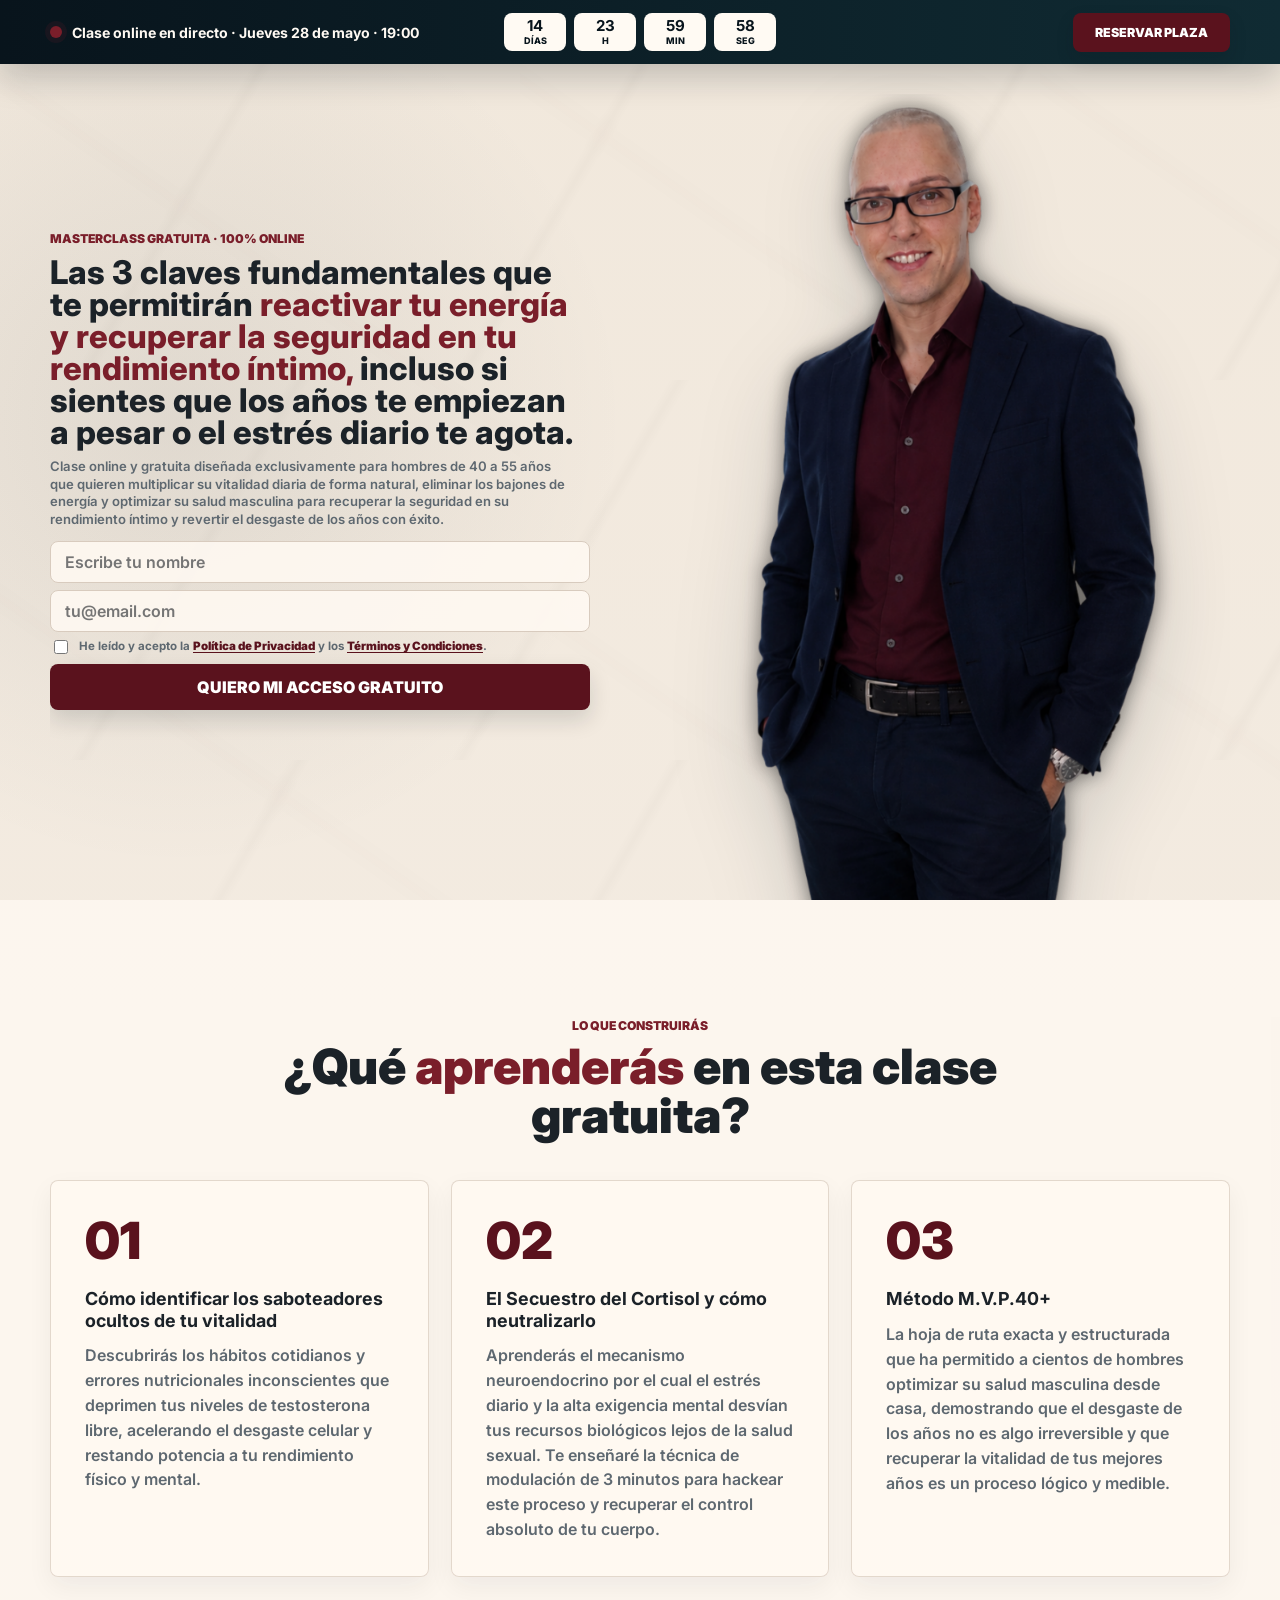
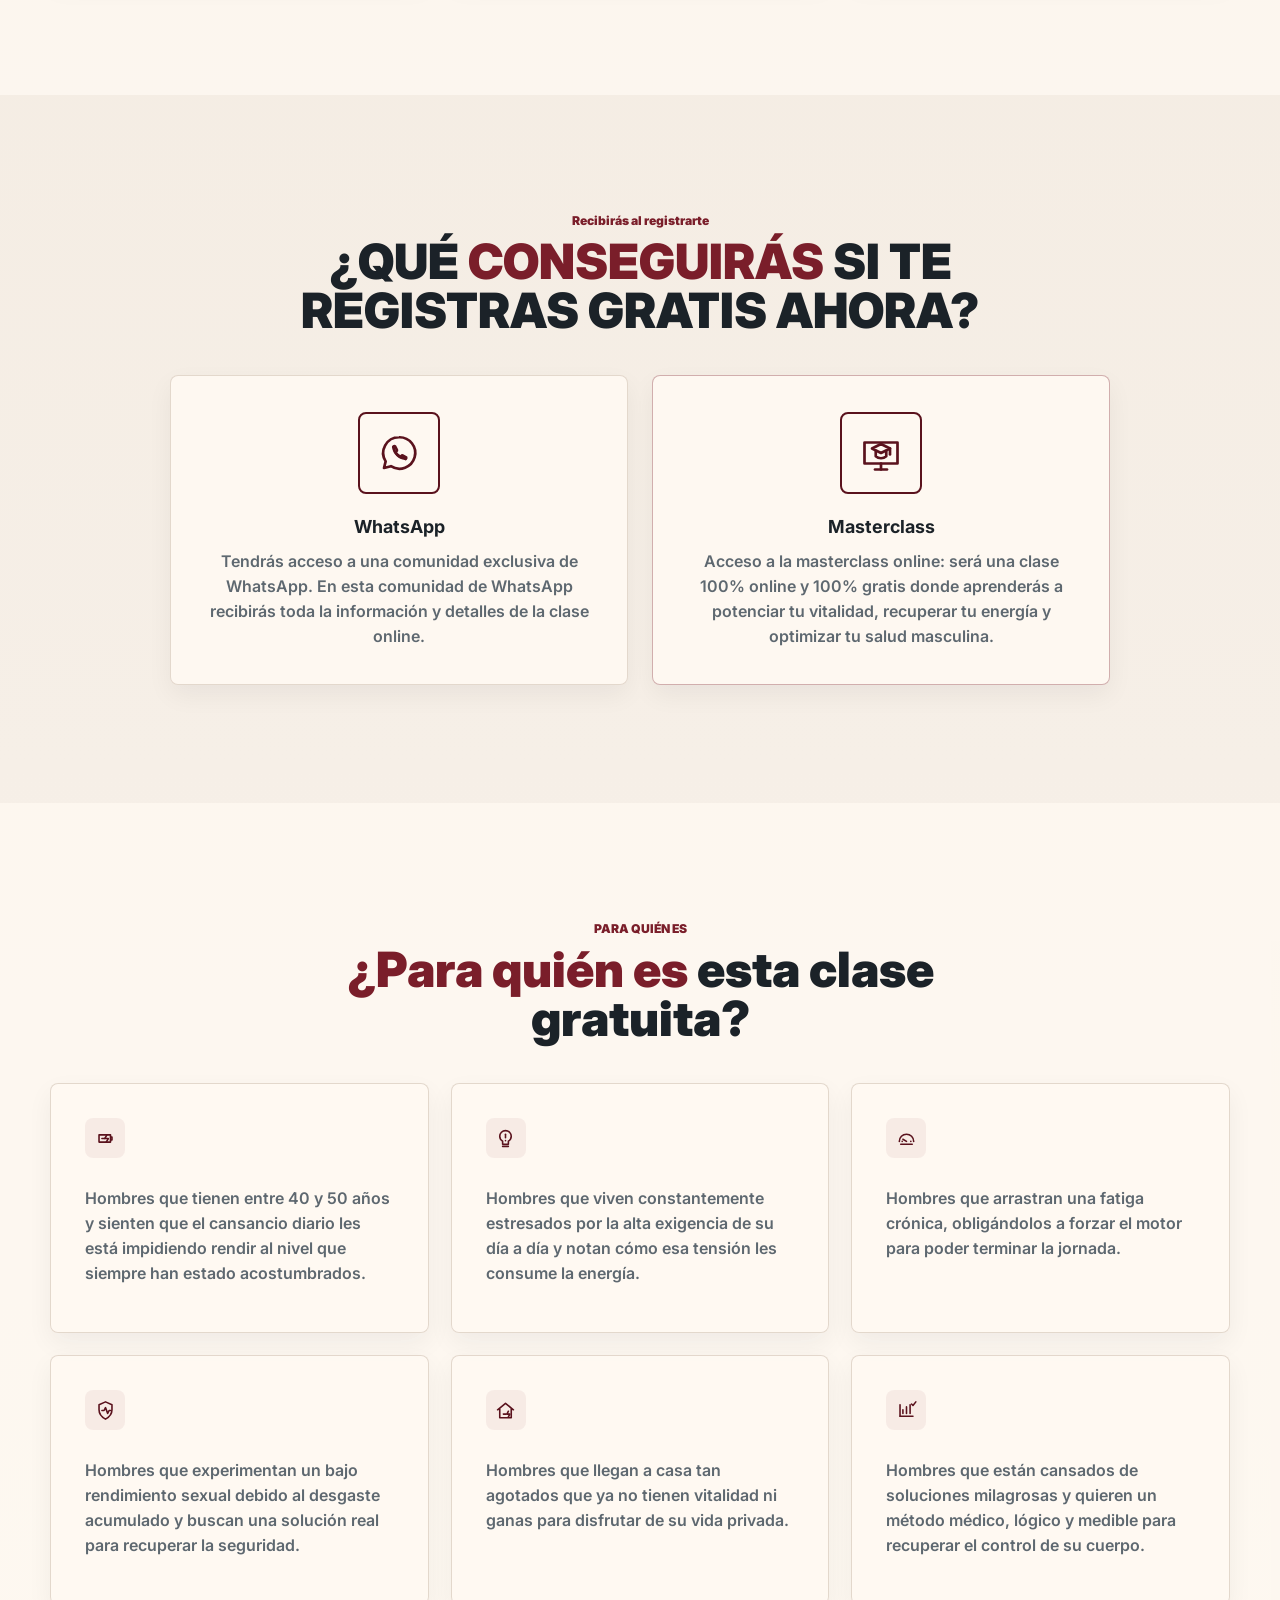
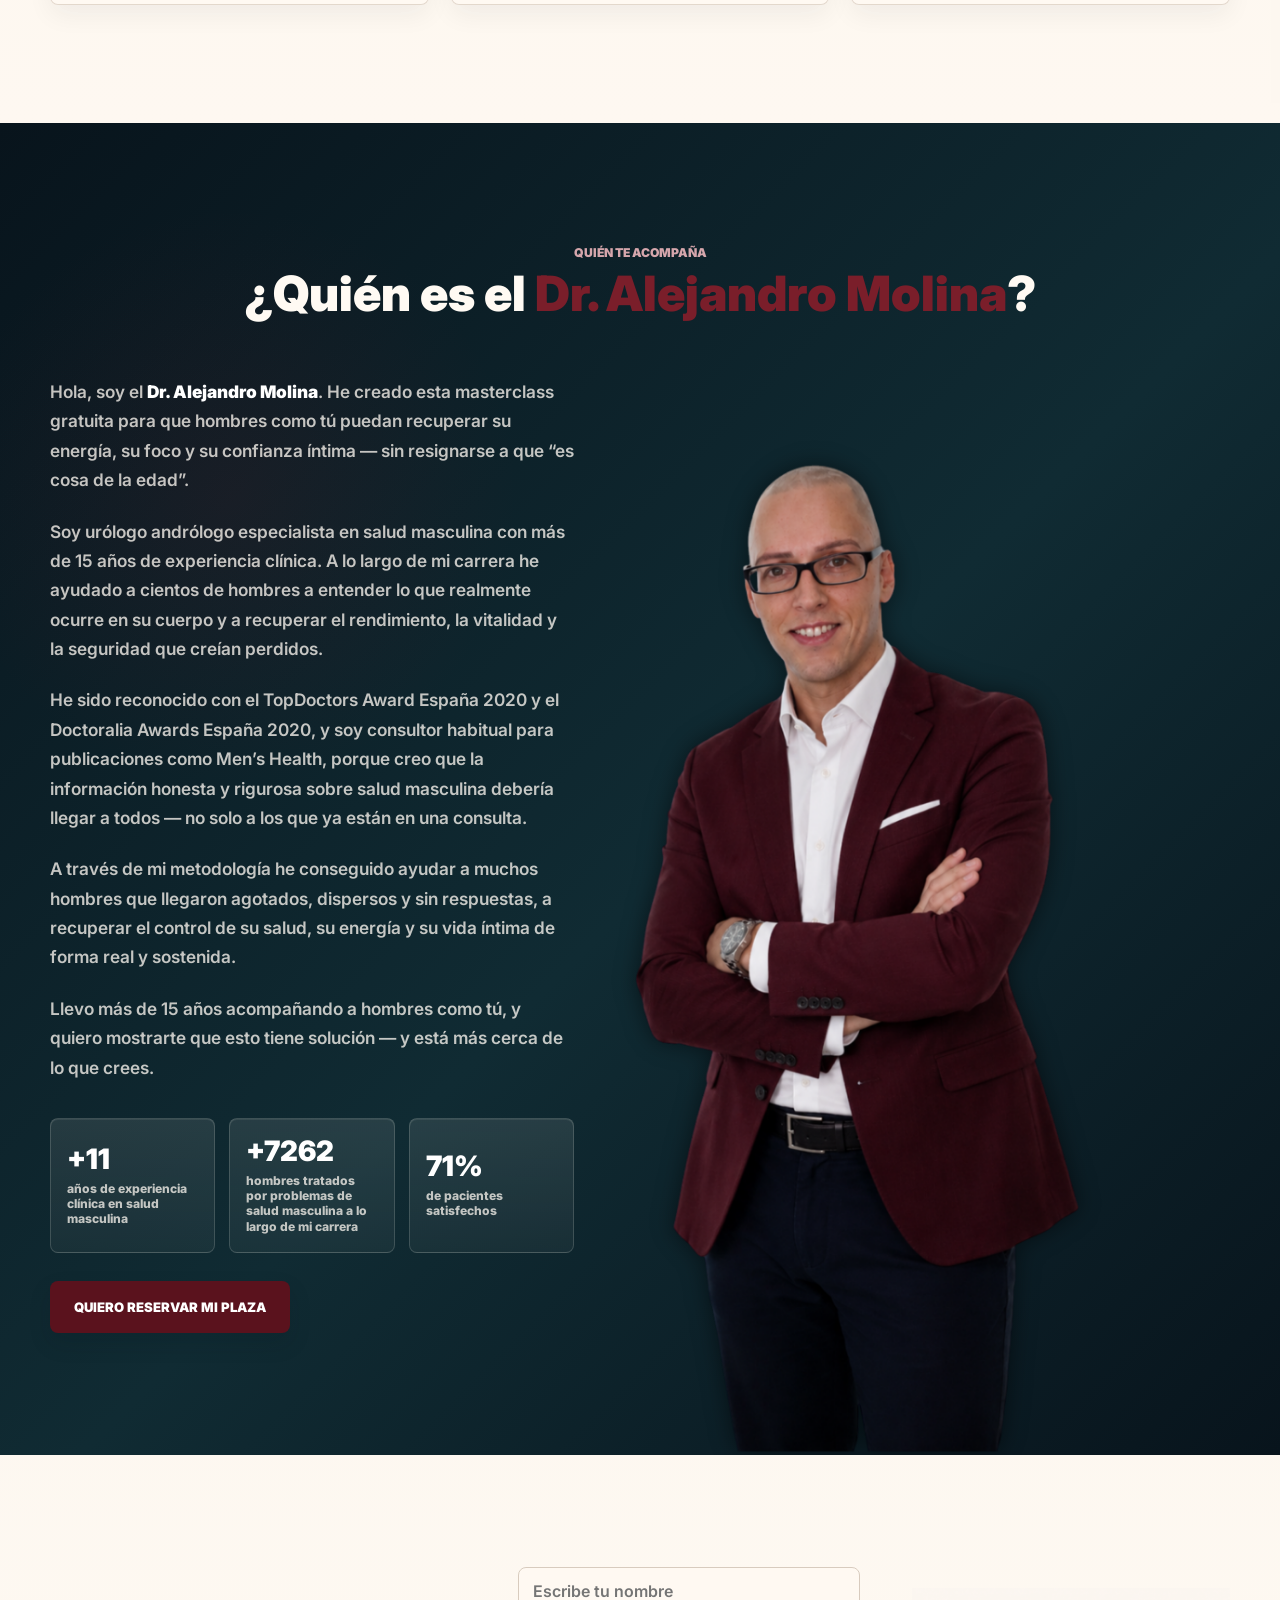
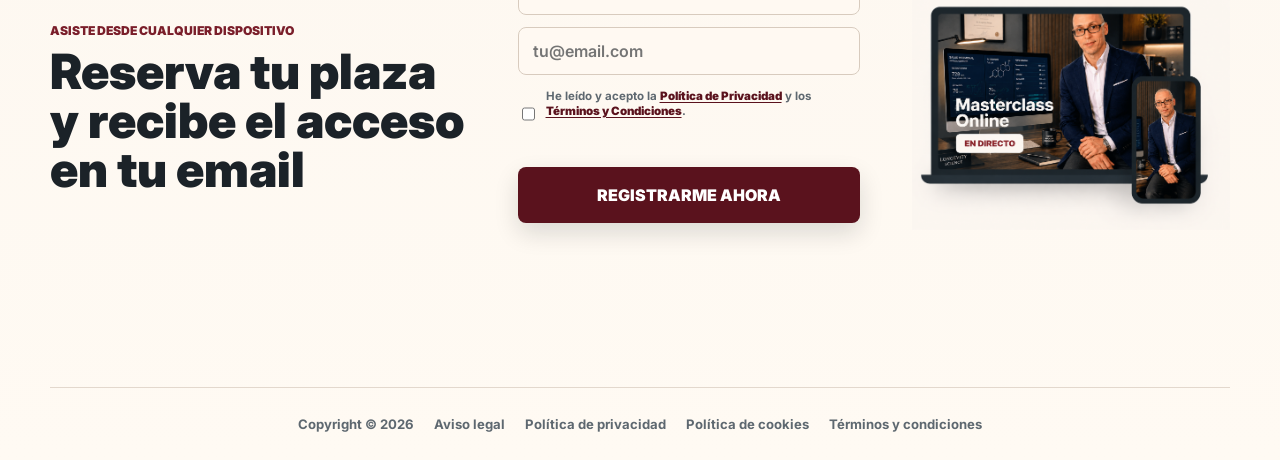
==== index.html @ e1deb38c "cambios en movil v2" ====
<!DOCTYPE html>
<html lang="es">
  <head>
    <meta charset="UTF-8" />
    <meta name="viewport" content="width=device-width, initial-scale=1.0" />
    <title>Curso Online Premium | Método Claridad Digital</title>
    <link rel="preconnect" href="https://fonts.googleapis.com" />
    <link rel="preconnect" href="https://fonts.gstatic.com" crossorigin />
    <link
      href="https://fonts.googleapis.com/css2?family=Inter:wght@400;500;600;700;800;900&display=swap"
      rel="stylesheet"
    />
    <link rel="stylesheet" href="styles.css" />
  </head>
  <body>
    <header class="topbar" aria-label="Reserva del curso">
      <div class="topbar__inner">
        <div class="topbar__note">
          <span class="status-dot" aria-hidden="true"></span>
          Clase online en directo · Jueves 28 de mayo · 19:00
        </div>
        <div class="timer" aria-label="Cuenta atrás">
          <span><strong id="days">00</strong><small>días</small></span>
          <span><strong id="hours">00</strong><small>h</small></span>
          <span><strong id="minutes">00</strong><small>min</small></span>
          <span><strong id="seconds">00</strong><small>seg</small></span>
        </div>
        <a class="topbar__button" href="#registro">Reservar plaza</a>
      </div>
    </header>

    <main>
      <section class="hero section-shell" id="inicio">
        <div class="hero__content">
          <p class="eyebrow">Masterclass gratuita · 100% online</p>
          <h1>
            Las 3 claves fundamentales que te permitirán
            <span class="hero-accent accent-animated">
              reactivar tu energía y recuperar la seguridad en tu rendimiento íntimo,
            </span> incluso si sientes que los años te empiezan a pesar o el estrés diario te
            agota.
          </h1>
          <p class="hero__lead">
            Clase online y gratuita diseñada exclusivamente para hombres de 40 a 55 años que
            quieren multiplicar su vitalidad diaria de forma natural, eliminar los bajones de
            energía y optimizar su salud masculina para recuperar la seguridad en su rendimiento
            íntimo y revertir el desgaste de los años con éxito.
          </p>

          <form class="lead-form" id="heroForm" novalidate>
            <label>
              <span>Nombre</span>
              <input type="text" name="name" placeholder="Escribe tu nombre" required />
            </label>
            <label>
              <span>Email</span>
              <input type="email" name="email" placeholder="tu@email.com" required />
            </label>
            <label class="check">
              <input type="checkbox" name="privacy" required />
              <span>
                He leído y acepto la
                <a href="privacidad.html">Política de Privacidad</a>
                y los
                <a href="terminos.html">Términos y Condiciones</a>.
              </span>
            </label>
            <button type="submit">Quiero mi acceso gratuito</button>
            <p class="form-message" id="formMessage" role="status"></p>
          </form>
        </div>

        <aside class="hero__visual hero__visual--doctor" aria-label="Dr. Alejandro Molina">
          <div class="hero-doctor">
            <img src="assets/img/Elegant 3D Ebook Mockup for Men's Program (5).png" alt="Dr. Alejandro Molina" />
          </div>
        </aside>
      </section>

      <section class="section section--cream">
        <div class="section-heading">
          <p class="eyebrow">Lo que construirás</p>
          <h2>
            ¿Qué <span class="text-accent accent-animated">aprenderás</span> en esta clase
            gratuita?
          </h2>
        </div>
        <div class="steps-grid">
          <article class="number-card">
            <span>01</span>
            <h3>Cómo identificar los saboteadores ocultos de tu vitalidad</h3>
            <p>
              Descubrirás los hábitos cotidianos y errores nutricionales inconscientes que deprimen
              tus niveles de testosterona libre, acelerando el desgaste celular y restando potencia
              a tu rendimiento físico y mental.
            </p>
          </article>
          <article class="number-card">
            <span>02</span>
            <h3>El Secuestro del Cortisol y cómo neutralizarlo</h3>
            <p>
              Aprenderás el mecanismo neuroendocrino por el cual el estrés diario y la alta
              exigencia mental desvían tus recursos biológicos lejos de la salud sexual. Te enseñaré
              la técnica de modulación de 3 minutos para hackear este proceso y recuperar el control
              absoluto de tu cuerpo.
            </p>
          </article>
          <article class="number-card">
            <span>03</span>
            <h3>Método M.V.P.40+</h3>
            <p>
              La hoja de ruta exacta y estructurada que ha permitido a cientos de hombres optimizar
              su salud masculina desde casa, demostrando que el desgaste de los años no es algo
              irreversible y que recuperar la vitalidad de tus mejores años es un proceso lógico y
              medible.
            </p>
          </article>
        </div>
      </section>

      <section class="section">
        <div class="section-heading">
          <p class="eyebrow eyebrow--sentence">Recibirás al registrarte</p>
          <h2>¿QUÉ <span class="text-accent accent-animated">CONSEGUIRÁS</span> SI TE REGISTRAS GRATIS AHORA?</h2>
        </div>
        <div class="benefit-grid">
          <article class="benefit-card">
            <div class="icon" aria-hidden="true">
              <svg viewBox="0 0 32 32" focusable="false">
                <path d="M16 5.5a10.5 10.5 0 0 0-8.9 16.1L6 26l4.6-1.2A10.5 10.5 0 1 0 16 5.5Z" />
                <path d="M12.2 11.9c.4 4 3.8 7.4 7.9 7.9" />
                <path d="M12.2 11.9c.3-.3.7-.5 1.1-.4l1.3 2.4c.1.3 0 .6-.2.8l-.7.7c.7 1.4 1.8 2.5 3.2 3.2l.7-.7c.2-.2.6-.3.8-.2l2.4 1.3c.1.4-.1.8-.4 1.1" />
              </svg>
            </div>
            <h3>WhatsApp</h3>
            <p>
              Tendrás acceso a una comunidad exclusiva de WhatsApp. En esta comunidad de WhatsApp
              recibirás toda la información y detalles de la clase online.
            </p>
          </article>
          <article class="benefit-card benefit-card--outlined">
            <div class="icon" aria-hidden="true">
              <svg viewBox="0 0 32 32" focusable="false">
                <path d="M5 9h22v14H5z" />
                <path d="M12 27h8" />
                <path d="M16 23v4" />
                <path d="m10 13 6-3 6 3-6 3-6-3Z" />
                <path d="M12.5 15v3.2c1 .9 2.2 1.3 3.5 1.3s2.5-.4 3.5-1.3V15" />
                <path d="M22 13v4" />
              </svg>
            </div>
            <h3>Masterclass</h3>
            <p>
              Acceso a la masterclass online: será una clase 100% online y 100% gratis donde
              aprenderás a potenciar tu vitalidad, recuperar tu energía y optimizar tu salud
              masculina.
            </p>
          </article>
        </div>
      </section>

      <section class="section section--cream">
        <div class="section-heading">
          <p class="eyebrow">Para quién es</p>
          <h2><span class="text-accent accent-animated">¿Para quién es</span> esta clase gratuita?</h2>
        </div>
        <div class="audience-grid">
          <article>
            <span class="audience-icon" aria-hidden="true">
              <svg viewBox="0 0 32 32" focusable="false">
                <path d="M7 11h16v10H7z" />
                <path d="M23 14h2v4h-2" />
                <path d="M11 16h4" />
                <path d="m18 11-3 5h5l-3 5" />
              </svg>
            </span>
            <p>
              Hombres que tienen entre 40 y 50 años y sienten que el cansancio diario les está
              impidiendo rendir al nivel que siempre han estado acostumbrados.
            </p>
          </article>
          <article>
            <span class="audience-icon" aria-hidden="true">
              <svg viewBox="0 0 32 32" focusable="false">
                <path d="M16 5a8 8 0 0 0-8 8c0 3 1.6 5.4 4 6.8V24h8v-4.2c2.4-1.4 4-3.8 4-6.8a8 8 0 0 0-8-8Z" />
                <path d="M12 27h8" />
                <path d="M16 10v5" />
                <path d="M16 19h.01" />
              </svg>
            </span>
            <p>
              Hombres que viven constantemente estresados por la alta exigencia de su día a día y
              notan cómo esa tensión les consume la energía.
            </p>
          </article>
          <article>
            <span class="audience-icon" aria-hidden="true">
              <svg viewBox="0 0 32 32" focusable="false">
                <path d="M6 20a10 10 0 1 1 20 0" />
                <path d="M16 20l-5-3" />
                <path d="M8 24h16" />
                <path d="M10 20h.01" />
                <path d="M22 20h.01" />
              </svg>
            </span>
            <p>
              Hombres que arrastran una fatiga crónica, obligándolos a forzar el motor para poder
              terminar la jornada.
            </p>
          </article>
          <article>
            <span class="audience-icon" aria-hidden="true">
              <svg viewBox="0 0 32 32" focusable="false">
                <path d="M16 4 25 8v7c0 6-3.7 10.2-9 13-5.3-2.8-9-7-9-13V8l9-4Z" />
                <path d="M11 16h3l2-4 3 8 2-4h2" />
              </svg>
            </span>
            <p>
              Hombres que experimentan un bajo rendimiento sexual debido al desgaste acumulado y
              buscan una solución real para recuperar la seguridad.
            </p>
          </article>
          <article>
            <span class="audience-icon" aria-hidden="true">
              <svg viewBox="0 0 32 32" focusable="false">
                <path d="M5 15 16 6l11 9" />
                <path d="M8 14v12h16V14" />
                <path d="M13 21h4" />
                <path d="m20 17-2 4h4l-2 4" />
              </svg>
            </span>
            <p>
              Hombres que llegan a casa tan agotados que ya no tienen vitalidad ni ganas para
              disfrutar de su vida privada.
            </p>
          </article>
          <article>
            <span class="audience-icon" aria-hidden="true">
              <svg viewBox="0 0 32 32" focusable="false">
                <path d="M7 24V8" />
                <path d="M7 24h18" />
                <path d="M11 20v-5" />
                <path d="M16 20v-9" />
                <path d="M21 20v-12" />
                <path d="m23 7 2 2 4-5" />
              </svg>
            </span>
            <p>
              Hombres que están cansados de soluciones milagrosas y quieren un método médico,
              lógico y medible para recuperar el control de su cuerpo.
            </p>
          </article>
        </div>
      </section>

      <section class="mentor-section reveal-on-scroll" aria-label="Quién guía la masterclass">
        <div class="mentor-section__inner">
          <div class="mentor-section__heading">
            <p class="eyebrow">Quién te acompaña</p>
            <h2>¿Quién es el <span class="text-accent accent-animated">Dr. Alejandro Molina</span>?</h2>
          </div>

          <div class="mentor-profile">
            <div class="mentor-profile__copy">
              <p>
                Hola, soy el <strong>Dr. Alejandro Molina</strong>. He creado esta masterclass
                gratuita para que hombres como tú puedan recuperar su energía, su foco y su
                confianza íntima — sin resignarse a que “es cosa de la edad”.
              </p>
              <p>
                Soy urólogo andrólogo especialista en salud masculina con más de 15 años de
                experiencia clínica. A lo largo de mi carrera he ayudado a cientos de hombres a
                entender lo que realmente ocurre en su cuerpo y a recuperar el rendimiento, la
                vitalidad y la seguridad que creían perdidos.
              </p>
              <p>
                He sido reconocido con el TopDoctors Award España 2020 y el Doctoralia Awards
                España 2020, y soy consultor habitual para publicaciones como Men’s Health, porque
                creo que la información honesta y rigurosa sobre salud masculina debería llegar a
                todos — no solo a los que ya están en una consulta.
              </p>
              <p>
                A través de mi metodología he conseguido ayudar a muchos hombres que llegaron
                agotados, dispersos y sin respuestas, a recuperar el control de su salud, su energía
                y su vida íntima de forma real y sostenida.
              </p>
              <p>
                Llevo más de 15 años acompañando a hombres como tú, y quiero mostrarte que esto
                tiene solución — y está más cerca de lo que crees.
              </p>

              <div class="mentor-stats" aria-label="Resultados destacados">
                <span><strong>+15</strong> años de experiencia clínica en salud masculina</span>
                <span><strong>+10.000</strong> hombres tratados por problemas de salud masculina a lo largo de mi carrera</span>
                <span><strong>98%</strong> de pacientes satisfechos</span>
              </div>

              <a class="mentor-cta" href="#registro">Quiero reservar mi plaza</a>
            </div>

            <div class="mentor-profile__visual">
              <div class="about-doctor-visual">
                <img
                  src="assets/img/dr-molina-burdeos.png"
                  alt="Dr. Molina"
                  class="about-doctor-image"
                />
              </div>
            </div>
          </div>
        </div>
      </section>

      <section class="final-cta section-shell" id="registro">
        <div>
          <p class="eyebrow">Asiste desde cualquier dispositivo</p>
          <h2>Reserva tu plaza y recibe el acceso en tu email</h2>
        </div>
        <form class="lead-form lead-form--compact" id="footerForm" novalidate>
          <input type="text" name="name" placeholder="Escribe tu nombre" required />
          <input type="email" name="email" placeholder="tu@email.com" required />
          <label class="check">
            <input type="checkbox" name="privacy" required />
            <span>
              He leído y acepto la
              <a href="privacidad.html">Política de Privacidad</a>
              y los
              <a href="terminos.html">Términos y Condiciones</a>.
            </span>
          </label>
          <button type="submit">Registrarme ahora</button>
          <p class="form-message" id="footerMessage" role="status"></p>
        </form>
        <div class="final-cta__mockup" aria-hidden="true">
          <img class="final-cta__mockup-image" src="assets/img/final-cta-masterclass-mockup.png" alt="" />
        </div>
      </section>
    </main>

    <footer class="thanks-footer">
      <span>Copyright © 2026</span>
      <a href="aviso-legal.html">Aviso legal</a>
      <a href="privacidad.html">Política de privacidad</a>
      <a href="cookies.html">Política de cookies</a>
      <a href="terminos.html">Términos y condiciones</a>
    </footer>

    <script src="script.js"></script>
  </body>
</html>
---- styles.css ----
:root {
  --ink: #1b2228;
  --muted: #5e6870;
  --cream: #f1e8dc;
  --paper: #fffaf3;
  --line: #d8cbbe;
  --accent: #7a1e2a;
  --accent-dark: #5a121d;
  --accent-strong: #a6404a;
  --tech: #2f8ea3;
  --deep: #08141c;
  --deep-2: #102b33;
  --graphite: #1b2228;
  --shadow: 0 18px 48px rgba(8, 20, 28, 0.1);
}

* {
  box-sizing: border-box;
}

html {
  scroll-behavior: smooth;
}

body {
  margin: 0;
  font-family: "Inter", system-ui, -apple-system, BlinkMacSystemFont, "Segoe UI", sans-serif;
  color: var(--ink);
  background:
    radial-gradient(circle at 14% 8%, rgba(8, 20, 28, 0.08), transparent 28rem),
    linear-gradient(180deg, #f1e8dc 0%, #f6efe7 45%, #fffaf3 100%);
}

body::before {
  content: "";
  position: fixed;
  inset: 0;
  pointer-events: none;
  opacity: 0.18;
  background-image:
    linear-gradient(120deg, transparent 0 48%, rgba(27, 34, 40, 0.1) 50%, transparent 52%),
    linear-gradient(35deg, transparent 0 47%, rgba(122, 30, 42, 0.05) 50%, transparent 53%);
  background-size: 380px 380px, 520px 520px;
  z-index: -1;
}

a {
  color: inherit;
  text-decoration: none;
}

.topbar {
  position: sticky;
  top: 0;
  z-index: 10;
  background: linear-gradient(90deg, var(--deep), var(--deep-2));
  color: #fffaf3;
  box-shadow: 0 12px 34px rgba(8, 20, 28, 0.22);
}

.topbar__inner {
  width: min(1180px, calc(100% - 32px));
  min-height: 64px;
  margin: 0 auto;
  display: grid;
  grid-template-columns: 1fr auto 1fr;
  align-items: center;
  gap: 24px;
}

.topbar__note {
  display: flex;
  align-items: center;
  gap: 10px;
  font-size: 0.88rem;
  font-weight: 700;
}

.status-dot {
  width: 12px;
  height: 12px;
  border-radius: 999px;
  background: var(--accent);
  box-shadow: 0 0 0 5px rgba(122, 30, 42, 0.14);
}

.timer {
  display: flex;
  gap: 8px;
}

.timer span {
  min-width: 62px;
  height: 38px;
  display: grid;
  place-items: center;
  padding: 4px 8px;
  border-radius: 8px;
  background: var(--paper);
  color: var(--deep);
  font-size: 0.68rem;
  font-weight: 800;
  line-height: 1;
  text-transform: uppercase;
}

.timer strong {
  font-size: 0.94rem;
}

.topbar__button {
  position: relative;
  isolation: isolate;
  overflow: hidden;
  justify-self: end;
  padding: 12px 22px;
  border-radius: 8px;
  background: var(--accent-dark);
  color: #fff;
  box-shadow:
    0 8px 18px rgba(8, 20, 28, 0.14),
    0 0 0 rgba(122, 30, 42, 0);
  font-weight: 900;
  font-size: 0.78rem;
  text-transform: uppercase;
  letter-spacing: 0;
  animation: liveButtonGlow 2.8s ease-in-out infinite;
}

.topbar__button::before {
  content: "";
  position: absolute;
  inset: -30% -42%;
  z-index: -1;
  background: linear-gradient(
    115deg,
    transparent 0 34%,
    rgba(255, 255, 255, 0.22) 46%,
    transparent 58% 100%
  );
  transform: translateX(-55%);
  animation: liveButtonShine 4.2s ease-in-out infinite;
}

@keyframes liveButtonGlow {
  0%,
  100% {
    box-shadow:
      0 8px 18px rgba(8, 20, 28, 0.14),
      0 0 0 rgba(122, 30, 42, 0);
  }

  50% {
    box-shadow:
      0 10px 24px rgba(8, 20, 28, 0.18),
      0 0 22px rgba(122, 30, 42, 0.45);
  }
}

@keyframes liveButtonShine {
  0%,
  42% {
    transform: translateX(-55%);
    opacity: 0;
  }

  52% {
    opacity: 1;
  }

  68%,
  100% {
    transform: translateX(55%);
    opacity: 0;
  }
}

.section-shell,
.section {
  width: min(1180px, calc(100% - 32px));
  margin: 0 auto;
}

.hero {
  position: relative;
  overflow: hidden;
  min-height: calc(100svh - 64px);
  display: grid;
  grid-template-columns: minmax(0, 0.74fr) minmax(320px, 0.76fr);
  gap: 0;
  align-items: center;
  padding: clamp(18px, 3.2vw, 38px) 0;
}

.hero__content {
  position: relative;
  z-index: 2;
  max-width: 540px;
}

.eyebrow {
  margin: 0 0 10px;
  color: var(--accent);
  font-weight: 900;
  font-size: 0.76rem;
  text-transform: uppercase;
  letter-spacing: 0;
}

.eyebrow--sentence {
  text-transform: none;
}

h1,
h2,
h3,
p {
  margin-top: 0;
}

h1 {
  max-width: 720px;
  margin-bottom: 10px;
  font-size: clamp(2rem, 4.15vw, 3.75rem);
  line-height: 0.95;
  letter-spacing: 0;
  font-weight: 800;
}

h1 span {
  color: var(--accent-dark);
  font-weight: 800;
}

.hero h1 {
  max-width: 560px;
  font-size: clamp(1.5rem, 2.55vw, 2.35rem);
  line-height: 0.98;
}

.hero-accent,
.text-accent {
  color: var(--accent-dark);
}

.accent-animated {
  color: var(--accent);
  display: inline-block;
  animation: accentPulse 2.8s ease-in-out infinite;
}

.hero h1 .accent-animated {
  display: inline;
}

.mentor-section__heading .accent-animated {
  display: inline;
  white-space: nowrap;
}

.text-accent--animated {
  display: inline-block;
  animation: accentPulse 3s ease-in-out infinite;
}

@keyframes accentPulse {
  0%,
  100% {
    color: var(--accent);
    text-shadow: 0 0 0 rgba(122, 30, 42, 0);
  }

  50% {
    color: var(--accent-strong);
    text-shadow: 0 0 12px rgba(122, 30, 42, 0.18);
  }
}

.hero__lead {
  max-width: 520px;
  margin-bottom: 12px;
  color: var(--muted);
  font-size: clamp(0.82rem, 0.95vw, 0.92rem);
  line-height: 1.36;
  font-weight: 600;
}

.lead-form {
  width: min(560px, 100%);
  display: grid;
  gap: 7px;
}

.lead-form label:not(.check) span {
  position: absolute;
  width: 1px;
  height: 1px;
  overflow: hidden;
}

input {
  width: 100%;
  height: 42px;
  border: 1px solid var(--line);
  border-radius: 8px;
  background: rgba(255, 250, 243, 0.86);
  color: var(--ink);
  padding: 0 14px;
  font: inherit;
  font-weight: 600;
  outline: none;
  transition: border-color 0.2s ease, box-shadow 0.2s ease, background 0.2s ease;
}

input:focus {
  border-color: var(--accent);
  background: #fff;
  box-shadow: 0 0 0 3px rgba(122, 30, 42, 0.09);
}

input.is-error {
  border-color: rgba(122, 30, 42, 0.62);
  background: rgba(255, 250, 243, 0.94);
  box-shadow: 0 0 0 4px rgba(122, 30, 42, 0.09);
}

.check {
  display: flex;
  align-items: flex-start;
  gap: 8px;
  color: var(--muted);
  font-size: 0.72rem;
  font-weight: 700;
  line-height: 1.28;
}

.check input {
  width: 14px;
  height: 14px;
  margin-top: 1px;
  accent-color: var(--accent);
}

.check a {
  color: var(--accent-dark);
  font-weight: 900;
  text-decoration: underline;
  text-decoration-thickness: 1px;
  text-underline-offset: 2px;
}

.check a:hover {
  color: #481019;
}

.check.is-error {
  color: var(--accent-dark);
}

.check.is-error input {
  box-shadow: 0 0 0 4px rgba(122, 30, 42, 0.1);
}

button {
  height: 46px;
  border: 0;
  border-radius: 8px;
  background: var(--accent-dark);
  color: #fff;
  font: inherit;
  font-weight: 900;
  text-transform: uppercase;
  letter-spacing: 0;
  cursor: pointer;
  box-shadow: 0 10px 22px rgba(8, 20, 28, 0.14);
  transition: transform 0.2s ease, box-shadow 0.2s ease;
}

button:hover {
  transform: translateY(-2px);
  background: #481019;
  box-shadow: 0 12px 26px rgba(8, 20, 28, 0.18);
}

.form-message {
  min-height: 16px;
  margin: 0;
  color: var(--accent-dark);
  font-size: 0.78rem;
  font-weight: 800;
}

.form-message.is-success {
  color: #247068;
}

.hero__visual {
  position: absolute;
  right: 0;
  bottom: 0;
  z-index: 1;
  width: min(56vw, 640px);
  height: min(88vh, 94%);
  min-height: 0;
  transform: translateY(-20px);
  pointer-events: none;
}

.hero__visual--doctor {
  display: grid;
  align-items: end;
  justify-items: end;
  min-height: 0;
  overflow: visible;
}

.hero-doctor {
  position: relative;
  width: 100%;
  height: 100%;
  display: grid;
  place-items: end end;
  isolation: isolate;
}

.hero-doctor::before {
  content: none;
}

.hero-doctor::after {
  content: none;
}

.hero-doctor img {
  display: block;
  width: 100%;
  height: 100%;
  max-height: none;
  object-fit: contain;
  object-position: bottom right;
  filter: drop-shadow(0 28px 42px rgba(8, 20, 28, 0.16));
}

.portrait-card {
  position: relative;
  min-height: clamp(340px, 52svh, 440px);
  overflow: hidden;
  border: 1px solid rgba(216, 203, 190, 0.9);
  border-radius: 8px;
  background:
    linear-gradient(180deg, rgba(255, 250, 243, 0.45), transparent 38%),
    linear-gradient(150deg, #e8ddcf, #fffaf3 48%, #c7d4d2);
  box-shadow: var(--shadow);
}

.portrait-card__light {
  position: absolute;
  top: 0;
  left: 18%;
  width: 132px;
  height: 180px;
  background: radial-gradient(ellipse at top, rgba(255, 250, 243, 0.82), transparent 68%);
}

.mentor-portrait {
  position: absolute;
  right: -18px;
  bottom: 0;
  width: 78%;
  height: 88%;
  background:
    radial-gradient(circle at 48% 18%, #8b5147 0 8%, transparent 9%),
    radial-gradient(circle at 46% 19%, #f1bfa7 0 12%, transparent 13%),
    linear-gradient(142deg, transparent 0 35%, #d8d2ca 36% 62%, transparent 63%),
    linear-gradient(28deg, transparent 0 43%, #1b2228 44% 61%, transparent 62%),
    radial-gradient(ellipse at 50% 84%, #c8beb2 0 42%, transparent 43%);
  filter: drop-shadow(-14px 16px 20px rgba(8, 20, 28, 0.14));
}

.lesson-chip {
  position: absolute;
  left: 20px;
  bottom: 20px;
  width: min(240px, calc(100% - 40px));
  padding: 14px;
  border-radius: 8px;
  background: rgba(255, 250, 243, 0.9);
  box-shadow: 0 16px 42px rgba(8, 20, 28, 0.1);
  font-weight: 900;
}

.lesson-chip span {
  display: block;
  margin-bottom: 6px;
  color: var(--accent);
  font-size: 0.78rem;
  text-transform: uppercase;
}

.device-preview {
  position: absolute;
  right: 6%;
  bottom: -18px;
  width: 170px;
  height: 108px;
  padding: 9px;
  border-radius: 8px;
  background: var(--graphite);
  box-shadow: 0 18px 42px rgba(8, 20, 28, 0.18);
}

.device-preview__screen {
  height: 100%;
  display: grid;
  align-content: end;
  gap: 6px;
  padding: 14px;
  border-radius: 6px;
  background:
    linear-gradient(130deg, rgba(47, 142, 163, 0.28), transparent 48%),
    linear-gradient(180deg, #d9d0c6, #fffaf3);
}

.device-preview__screen span {
  width: 42px;
  height: 5px;
  border-radius: 999px;
  background: var(--tech);
}

.device-preview__screen strong {
  font-size: 0.88rem;
  line-height: 1.1;
}

.device-preview__screen small {
  color: var(--muted);
  font-weight: 800;
}

.section {
  padding: clamp(70px, 10vw, 118px) 0;
}

.section--cream {
  width: 100%;
  max-width: none;
  padding-left: max(16px, calc((100vw - 1180px) / 2));
  padding-right: max(16px, calc((100vw - 1180px) / 2));
  background: rgba(255, 250, 243, 0.72);
}

.section-heading {
  max-width: 760px;
  margin: 0 auto 40px;
  text-align: center;
}

.section-heading h2,
.final-cta h2 {
  margin-bottom: 0;
  font-size: clamp(1.9rem, 3.8vw, 3.4rem);
  line-height: 1;
  font-weight: 900;
}

.steps-grid,
.audience-grid {
  display: grid;
  grid-template-columns: repeat(3, 1fr);
  gap: 22px;
}

.number-card,
.audience-grid article,
.benefit-card {
  min-height: 320px;
  padding: 34px;
  border: 1px solid rgba(216, 203, 190, 0.72);
  border-radius: 8px;
  background: rgba(255, 250, 243, 0.88);
  box-shadow: 0 10px 26px rgba(8, 20, 28, 0.055);
}

.number-card span {
  display: block;
  margin-bottom: 22px;
  color: var(--accent-dark);
  font-size: clamp(2.2rem, 4vw, 3.6rem);
  line-height: 1;
  font-weight: 900;
}

.number-card h3,
.benefit-card h3 {
  margin-bottom: 12px;
  font-size: 1.12rem;
  line-height: 1.2;
}

.number-card p,
.benefit-card p,
.audience-grid p {
  margin: 0;
  color: var(--muted);
  line-height: 1.55;
  font-weight: 600;
}

.benefit-grid {
  display: grid;
  grid-template-columns: repeat(2, minmax(0, 1fr));
  gap: 24px;
  max-width: 940px;
  margin: 0 auto;
}

.benefit-card {
  min-height: 310px;
  display: grid;
  align-content: center;
  justify-items: center;
  text-align: center;
}

.benefit-card--outlined {
  border: 1px solid rgba(122, 30, 42, 0.34);
}

.icon {
  width: 82px;
  height: 82px;
  display: grid;
  place-items: center;
  margin-bottom: 22px;
  border: 2px solid currentColor;
  border-radius: 8px;
  color: var(--accent-dark);
  font-size: 2rem;
  font-weight: 900;
}

.icon svg {
  width: 48px;
  height: 48px;
  fill: none;
  stroke: currentColor;
  stroke-width: 1.8;
  stroke-linecap: round;
  stroke-linejoin: round;
}

.audience-grid article {
  min-height: 250px;
  align-content: start;
}

.audience-grid span {
  display: grid;
  place-items: center;
  width: 40px;
  height: 40px;
  margin-bottom: 28px;
  border-radius: 8px;
  background: rgba(122, 30, 42, 0.06);
  color: var(--accent-dark);
  font-weight: 900;
  font-size: 1.4rem;
}

.audience-icon svg {
  width: 23px;
  height: 23px;
  display: block;
  fill: none;
  stroke: currentColor;
  stroke-width: 2.2;
  stroke-linecap: round;
  stroke-linejoin: round;
}

.mentor-section {
  position: relative;
  width: 100%;
  padding: clamp(72px, 10vw, 122px) max(16px, calc((100vw - 1180px) / 2));
  background:
    radial-gradient(circle at 18% 28%, rgba(122, 30, 42, 0.12), transparent 18rem),
    linear-gradient(135deg, #08141c 0%, #102b33 54%, #08141c 100%);
  color: #fffaf3;
  overflow: hidden;
}

.mentor-section__inner {
  position: static;
  width: min(1180px, 100%);
  margin: 0 auto;
}

.mentor-section__heading {
  max-width: 820px;
  margin: 0 auto clamp(38px, 5vw, 58px);
  text-align: center;
}

.mentor-section .eyebrow {
  color: #d5a6ac;
}

.mentor-section__heading h2 {
  margin-bottom: 0;
  font-size: clamp(1.9rem, 3.8vw, 3.45rem);
  line-height: 1;
  font-weight: 900;
}

.mentor-profile {
  position: static;
  display: grid;
  grid-template-columns: minmax(0, 0.95fr) minmax(360px, 1.05fr);
  align-items: center;
  gap: clamp(44px, 6vw, 76px);
}

.mentor-profile__visual {
  position: absolute;
  top: 18rem;
  right: 5vw;
  bottom: 0;
  z-index: 1;
  width: 43vw;
  display: flex;
  align-items: flex-end;
  justify-content: center;
  min-height: 0;
  overflow: visible;
  pointer-events: none;
}

.mentor-photo-card {
  position: relative;
  width: min(520px, 100%);
  margin: 0;
  padding: 0;
  overflow: visible;
  border: 0;
  border-radius: 0;
  background: transparent;
  box-shadow: none;
}

.mentor-photo-card::before {
  content: none;
}

.mentor-photo-card::after {
  content: none;
}

.mentor-photo-card img {
  position: relative;
  z-index: 0;
  display: block;
  width: 100%;
  max-width: 520px;
  height: auto;
  border-radius: 0;
  object-fit: contain;
  filter: drop-shadow(0 18px 40px rgba(0, 0, 0, 0.22));
}

.about-doctor-visual {
  position: relative;
  width: 100%;
  height: 100%;
  display: flex;
  align-items: flex-end;
  justify-content: flex-end;
  margin: 0;
  padding: 0;
  overflow: visible;
  border: 0;
  border-radius: 0;
  background: transparent;
  box-shadow: none;
  isolation: isolate;
}

.about-doctor-visual::before {
  content: none;
}

.about-doctor-visual::after {
  content: none;
}

.about-doctor-image {
  position: static;
  z-index: 1;
  display: block;
  width: auto;
  max-width: none;
  height: 100%;
  max-height: none;
  margin-left: 0;
  object-fit: contain;
  object-position: bottom center;
  transform: translateY(24px);
  filter: none;
}

.mentor-badge {
  position: absolute;
  left: 24px;
  bottom: 28px;
  z-index: 2;
  width: min(190px, 44vw);
  padding: 15px 16px;
  border: 1px solid rgba(255, 250, 243, 0.2);
  border-radius: 8px;
  background: rgba(8, 20, 28, 0.68);
  backdrop-filter: blur(18px);
  box-shadow: 0 18px 40px rgba(0, 0, 0, 0.26);
}

.mentor-badge strong {
  display: block;
  margin-bottom: 4px;
  color: #fff;
  font-size: 1.6rem;
  line-height: 1;
}

.mentor-badge span {
  color: rgba(255, 250, 243, 0.78);
  font-size: 0.82rem;
  font-weight: 800;
  line-height: 1.25;
}

.mentor-profile__copy {
  position: relative;
  z-index: 2;
  max-width: 620px;
}

.mentor-profile__copy p {
  margin-bottom: 22px;
  color: rgba(255, 250, 243, 0.76);
  font-size: clamp(1rem, 1.4vw, 1.08rem);
  line-height: 1.7;
  font-weight: 600;
}

.mentor-profile__copy strong {
  color: #fff;
  font-weight: 900;
}

.mentor-stats {
  display: grid;
  grid-template-columns: repeat(3, 1fr);
  gap: 14px;
  margin: 36px 0 28px;
}

.mentor-stats span {
  min-height: 104px;
  display: flex;
  flex-direction: column;
  justify-content: center;
  align-items: flex-start;
  gap: 8px;
  padding: 18px 16px;
  border: 1px solid rgba(255, 250, 243, 0.16);
  border-radius: 8px;
  background:
    linear-gradient(180deg, rgba(255, 250, 243, 0.1), rgba(255, 250, 243, 0.045));
  color: rgba(255, 250, 243, 0.74);
  font-size: 0.76rem;
  font-weight: 800;
  line-height: 1.25;
  box-shadow: inset 0 1px 0 rgba(255, 250, 243, 0.08);
}

.mentor-stats strong {
  display: block;
  color: #fff;
  font-size: clamp(1.45rem, 2.2vw, 2rem);
  line-height: 1;
}

.mentor-cta {
  display: inline-flex;
  align-items: center;
  justify-content: center;
  min-height: 52px;
  padding: 0 24px;
  border-radius: 8px;
  background: var(--accent-dark);
  color: #fff;
  box-shadow: 0 10px 22px rgba(8, 20, 28, 0.14);
  font-size: 0.82rem;
  font-weight: 900;
  text-transform: uppercase;
  transition: transform 0.2s ease, box-shadow 0.2s ease;
}

.mentor-cta:hover {
  transform: translateY(-2px);
  background: #481019;
  box-shadow: 0 12px 26px rgba(8, 20, 28, 0.18);
}

.reveal-on-scroll {
  opacity: 0;
  transform: translateY(28px);
  transition: opacity 0.7s ease, transform 0.7s ease;
}

.reveal-on-scroll.is-visible {
  opacity: 1;
  transform: translateY(0);
}

.final-cta {
  position: relative;
  display: grid;
  grid-template-columns: minmax(0, 0.85fr) minmax(300px, 0.7fr) minmax(260px, 0.65fr);
  gap: clamp(28px, 4vw, 58px);
  align-items: center;
  padding: clamp(70px, 10vw, 112px) 0 clamp(90px, 12vw, 136px);
}

.lead-form--compact {
  width: 100%;
  align-content: center;
  gap: 12px;
}

.lead-form--compact input {
  height: 48px;
}

.lead-form--compact .check {
  margin: 2px 0 14px;
}

.lead-form--compact button {
  height: 56px;
  box-shadow: 0 10px 24px rgba(8, 20, 28, 0.14);
}

.final-cta__mockup {
  position: relative;
  display: flex;
  align-items: center;
  justify-content: flex-end;
  min-height: 230px;
}

.final-cta__mockup-image {
  display: block;
  width: min(460px, 100%);
  height: auto;
  object-fit: contain;
}

.laptop {
  position: absolute;
  right: 0;
  bottom: 20px;
  width: 330px;
  max-width: 100%;
  padding: 10px 10px 18px;
  border-radius: 10px 10px 6px 6px;
  background: var(--graphite);
  box-shadow: var(--shadow);
}

.laptop::after {
  content: "";
  position: absolute;
  left: -18px;
  right: -18px;
  bottom: 0;
  height: 12px;
  border-radius: 0 0 12px 12px;
  background: #2a333a;
}

.laptop__screen {
  position: relative;
  overflow: hidden;
  height: 180px;
  display: grid;
  align-content: end;
  gap: 8px;
  padding: 22px;
  border-radius: 6px;
  background: #08141c;
}

.laptop__screen::after {
  content: "";
  position: absolute;
  inset: 0;
  z-index: 1;
  background:
    linear-gradient(90deg, rgba(8, 20, 28, 0.32), rgba(8, 20, 28, 0.08) 46%, rgba(8, 20, 28, 0.28)),
    linear-gradient(180deg, rgba(8, 20, 28, 0.04), rgba(8, 20, 28, 0.36));
  pointer-events: none;
}

.laptop__screen img {
  position: absolute;
  inset: 0;
  width: 100%;
  height: 100%;
  object-fit: cover;
  object-position: 46% 46%;
  filter: brightness(1.18) contrast(1.05);
}

.laptop__overlay {
  position: relative;
  z-index: 2;
  display: grid;
  gap: 8px;
}

.laptop__screen strong {
  max-width: 190px;
  color: #fffaf3;
  font-size: 1.35rem;
  line-height: 1;
  text-shadow: 0 2px 16px rgba(0, 0, 0, 0.34);
}

.laptop__screen span {
  width: max-content;
  padding: 7px 10px;
  border-radius: 6px;
  background: var(--paper);
  color: var(--accent);
  font-weight: 900;
  font-size: 0.72rem;
  text-transform: uppercase;
}

.phone {
  position: absolute;
  right: 0;
  bottom: 0;
  width: 82px;
  height: 146px;
  padding: 8px;
  border-radius: 16px;
  background: var(--graphite);
  box-shadow: 0 18px 36px rgba(8, 20, 28, 0.16);
}

.phone span {
  display: block;
  overflow: hidden;
  height: 100%;
  border-radius: 11px;
  background: #08141c;
}

.phone span img {
  display: block;
  width: 100%;
  height: 100%;
  object-fit: cover;
  object-position: 68% 30%;
  filter: brightness(1.18) contrast(1.05);
}

@media (max-width: 980px) {
  .topbar__inner {
    grid-template-columns: 1fr;
    justify-items: center;
    padding: 12px 0;
    gap: 10px;
  }

  .topbar__button {
    justify-self: center;
  }

  .hero {
    position: relative;
    grid-template-columns: 1fr;
    min-height: calc(100svh - 120px);
    gap: 22px;
    padding: clamp(24px, 5vw, 42px) 0;
  }

  .hero__content {
    max-width: none;
  }

  .hero__visual {
    position: relative;
    right: auto;
    bottom: auto;
    z-index: 1;
    height: auto;
    min-height: 280px;
    max-width: 520px;
    width: 100%;
    margin: 0 auto;
    transform: none;
    pointer-events: auto;
  }

  .hero__visual--doctor {
    min-height: 340px;
    align-items: center;
    justify-items: center;
  }

  .hero-doctor {
    width: min(420px, 76vw);
    height: auto;
    place-items: end center;
  }

  .hero-doctor img {
    height: auto;
    max-height: 380px;
    object-position: bottom center;
  }

  .portrait-card {
    min-height: 280px;
  }

  .steps-grid,
  .audience-grid,
  .benefit-grid,
  .mentor-profile,
  .final-cta {
    grid-template-columns: 1fr;
  }

  .mentor-profile__visual {
    position: relative;
    top: auto;
    right: auto;
    bottom: auto;
    z-index: 1;
    width: 100%;
    min-height: auto;
    order: -1;
    pointer-events: auto;
  }

  .mentor-profile__copy {
    max-width: none;
  }

  .final-cta__mockup {
    min-height: 260px;
    justify-content: center;
  }

  .final-cta__mockup-image {
    width: min(520px, 100%);
  }

  .laptop {
    left: 0;
    right: auto;
  }
}

@media (max-width: 640px) {
  .topbar {
    position: static;
  }

  .topbar__note {
    text-align: center;
    justify-content: center;
    font-size: 0.78rem;
  }

  .timer span {
    min-width: 54px;
  }

  .hero {
    min-height: auto;
    gap: 0;
    padding: 26px 0 34px;
  }

  .hero::before {
    content: "";
    position: absolute;
    inset: 0;
    z-index: 0;
    pointer-events: none;
    opacity: 0.2;
    background-image:
      linear-gradient(120deg, transparent 0 48%, rgba(27, 34, 40, 0.1) 50%, transparent 52%),
      linear-gradient(35deg, transparent 0 47%, rgba(122, 30, 42, 0.05) 50%, transparent 53%);
    background-size: 260px 260px, 340px 340px;
  }

  h1 {
    margin-bottom: 10px;
    font-size: clamp(1.85rem, 9.2vw, 2.85rem);
    line-height: 1;
  }

  .eyebrow {
    margin-bottom: 8px;
    font-size: 0.68rem;
  }

  .hero__lead {
    margin-bottom: 12px;
    font-size: 0.88rem;
    line-height: 1.34;
  }

  .lead-form {
    gap: 6px;
  }

  input {
    height: 38px;
  }

  button {
    height: 44px;
    font-size: 0.76rem;
  }

  .form-message {
    min-height: 14px;
    font-size: 0.72rem;
  }

  .hero__visual {
    display: block;
    min-height: 300px;
    max-width: 360px;
    margin-top: 16px;
  }

  .hero__visual--doctor {
    min-height: 300px;
  }

  .hero-doctor {
    width: min(340px, 82vw);
  }

  .hero-doctor img {
    max-height: 330px;
  }

  .number-card,
  .audience-grid article,
  .benefit-card {
    min-height: auto;
    padding: 26px;
  }

  .benefit-card {
    min-height: 260px;
  }

  .section-heading {
    text-align: left;
  }

  .mentor-section__heading {
    text-align: left;
  }

  .mentor-profile__visual {
    min-height: auto;
  }

  .mentor-photo-card {
    width: min(100%, 430px);
    padding: 0;
    border: 0;
    border-radius: 0;
    background: transparent;
    box-shadow: none;
  }

  .mentor-photo-card::before {
    content: none;
  }

  .mentor-photo-card::after {
    content: none;
  }

  .mentor-photo-card img {
    max-width: 430px;
    border-radius: 0;
  }

  .about-doctor-visual {
    width: min(100%, 390px);
    height: auto;
    margin: 0 auto;
  }

  .about-doctor-image {
    position: relative;
    width: 100%;
    max-width: 390px;
    height: auto;
    max-height: none;
    margin-left: 0;
    object-position: bottom center;
    transform: none;
  }

  .mentor-badge {
    left: 16px;
    bottom: 18px;
  }

  .mentor-stats {
    grid-template-columns: 1fr;
  }

  .section-heading h2,
  .mentor-section__heading h2,
  .final-cta h2 {
    font-size: clamp(1.8rem, 9vw, 2.55rem);
    line-height: 0.96;
  }
}

.thanks-page {
  min-height: 100svh;
  background:
    radial-gradient(circle at 78% 12%, rgba(47, 142, 163, 0.09), transparent 24rem),
    linear-gradient(180deg, var(--cream) 0%, #f6efe7 52%, var(--paper) 100%);
}

.thanks-progress {
  background: transparent;
  color: var(--ink);
  box-shadow: none;
}

.thanks-progress__inner {
  width: min(1180px, calc(100% - 32px));
  min-height: 72px;
  margin: 0 auto;
  display: grid;
  grid-template-columns: auto minmax(180px, 1fr) auto;
  align-items: center;
  gap: 18px;
  color: var(--deep);
  font-size: 0.9rem;
  font-weight: 800;
  text-transform: uppercase;
}

.thanks-progress__track {
  height: 16px;
  overflow: hidden;
  border-radius: 999px;
  background: rgba(216, 203, 190, 0.72);
  box-shadow:
    inset 0 0 0 1px rgba(8, 20, 28, 0.05),
    0 8px 18px rgba(8, 20, 28, 0.06);
}

.thanks-progress__bar {
  width: 50%;
  height: 100%;
  border-radius: inherit;
  background: linear-gradient(90deg, var(--accent-dark), var(--accent));
}

.thanks-page--pending .thanks-progress__bar {
  width: 85%;
}

.thanks-page--pending .thanks-hero {
  padding-top: clamp(22px, 4vw, 42px);
}

.thanks-main {
  width: min(1180px, calc(100% - 32px));
  margin: 0 auto;
}

.thanks-hero {
  min-height: calc(100svh - 140px);
  display: grid;
  grid-template-columns: 1fr;
  gap: clamp(26px, 4vw, 48px);
  align-items: center;
  justify-items: center;
  padding: clamp(46px, 8vw, 92px) 0;
}

.thanks-hero__content {
  width: min(760px, 100%);
  text-align: center;
}

.thanks-kicker {
  margin-bottom: 12px;
  color: var(--accent-dark);
  font-size: clamp(0.95rem, 1.3vw, 1.18rem);
  font-weight: 900;
  text-transform: uppercase;
}

.thanks-alert {
  margin-bottom: 12px;
  color: var(--muted);
  font-weight: 800;
}

.thanks-hero h1 {
  max-width: 720px;
  margin: 0 auto 14px;
  color: var(--ink);
  font-size: clamp(2.7rem, 6vw, 5.8rem);
  line-height: 0.92;
  font-weight: 900;
}

.thanks-title__no {
  position: relative;
  display: inline-block;
  color: var(--accent-dark);
}

.thanks-title__no-mark {
  position: absolute;
  left: -0.08em;
  right: -0.08em;
  bottom: -0.08em;
  width: calc(100% + 0.16em);
  height: 0.22em;
  overflow: visible;
  pointer-events: none;
}

.thanks-title__no-mark path {
  fill: none;
  stroke: var(--accent);
  stroke-width: 5;
  stroke-linecap: round;
  stroke-linejoin: round;
  stroke-dasharray: 150;
  stroke-dashoffset: 150;
  animation: handUnderlineLoop 3.2s ease-in-out infinite;
}

@keyframes handUnderlineLoop {
  0% {
    stroke-dashoffset: 150;
    opacity: 0;
  }

  14% {
    opacity: 1;
  }

  36%,
  62% {
    stroke-dashoffset: 0;
    opacity: 1;
  }

  82%,
  100% {
    stroke-dashoffset: -150;
    opacity: 0;
  }
}

.thanks-subtitle {
  max-width: 620px;
  margin: 0 auto 24px;
  color: var(--muted);
  font-size: clamp(1rem, 1.4vw, 1.2rem);
  line-height: 1.45;
  font-weight: 700;
}

.whatsapp-cta {
  width: min(560px, 100%);
  min-height: 58px;
  display: inline-flex;
  align-items: center;
  justify-content: center;
  gap: 12px;
  padding: 0 22px;
  border-radius: 8px;
  background: #25d366;
  color: #fff;
  box-shadow: 0 14px 30px rgba(18, 140, 86, 0.22);
  font-weight: 900;
  text-transform: uppercase;
  text-align: center;
  transition: transform 0.2s ease, box-shadow 0.2s ease, background 0.2s ease;
}

.whatsapp-cta:hover {
  transform: translateY(-2px);
  background: #1fb85a;
  box-shadow: 0 18px 36px rgba(18, 140, 86, 0.26);
}

.whatsapp-icon {
  width: 28px;
  height: 28px;
  display: grid;
  place-items: center;
  flex: 0 0 auto;
  border-radius: 999px;
  background: rgba(255, 255, 255, 0.18);
  color: #fff;
}

.whatsapp-icon svg {
  width: 19px;
  height: 19px;
  display: block;
  fill: currentColor;
}

.thanks-copy {
  max-width: 600px;
  margin: 22px auto 0;
  color: var(--muted);
  line-height: 1.6;
  font-weight: 700;
}

.thanks-copy strong {
  font-weight: 900;
}

.thanks-accent {
  display: inline-block;
  color: var(--accent-dark);
  font-size: 1.14em;
  font-weight: 900;
  animation: premiumPulse 2.8s ease-in-out infinite;
}

@keyframes premiumPulse {
  0%,
  100% {
    color: var(--accent-dark);
    transform: scale(1);
  }

  50% {
    color: var(--accent-strong);
    transform: scale(1.025);
  }
}

.redirect-box {
  width: min(420px, 100%);
  display: flex;
  align-items: center;
  justify-content: space-between;
  gap: 16px;
  margin: 22px auto 0;
  padding: 16px 18px;
  border: 1px solid rgba(216, 203, 190, 0.76);
  border-radius: 8px;
  background: rgba(255, 250, 243, 0.78);
  color: var(--muted);
  font-weight: 800;
}

.redirect-box strong {
  color: var(--accent-dark);
  font-size: 1.6rem;
  line-height: 1;
}

.bonus-card {
  padding: 28px;
  border: 1px solid rgba(216, 203, 190, 0.72);
  border-radius: 8px;
  background: rgba(255, 250, 243, 0.86);
  box-shadow: 0 18px 48px rgba(8, 20, 28, 0.1);
}

.bonus-mockup {
  display: grid;
  place-items: center;
  min-height: 300px;
  margin-bottom: 22px;
  border-radius: 8px;
  background:
    linear-gradient(135deg, rgba(8, 20, 28, 0.08), transparent),
    linear-gradient(180deg, #e8ddcf, var(--paper));
}

.bonus-mockup__cover {
  width: min(210px, 72%);
  aspect-ratio: 0.72;
  display: grid;
  align-content: end;
  gap: 10px;
  padding: 22px;
  border-radius: 8px;
  background:
    linear-gradient(145deg, rgba(47, 142, 163, 0.16), transparent 42%),
    linear-gradient(180deg, var(--deep), var(--deep-2));
  color: var(--paper);
  box-shadow: 0 18px 42px rgba(8, 20, 28, 0.18);
}

.bonus-mockup__cover span,
.bonus-mockup__cover small {
  color: rgba(255, 250, 243, 0.72);
  font-size: 0.72rem;
  font-weight: 800;
  text-transform: uppercase;
}

.bonus-mockup__cover strong {
  font-size: 1.55rem;
  line-height: 1;
}

.bonus-card p {
  margin: 0;
  color: var(--ink);
  font-weight: 800;
  line-height: 1.45;
}

.thanks-resource {
  width: min(520px, 100%);
  margin: clamp(24px, 4vw, 36px) auto 0;
  padding: 0;
  border: 0;
  box-shadow: none;
  overflow: visible;
  background: transparent;
}

.thanks-resource .bonus-mockup {
  min-height: auto;
  margin-bottom: 0;
  padding: clamp(8px, 2vw, 18px);
  overflow: visible;
  background: transparent;
}

.thanks-resource .bonus-mockup__image {
  width: min(440px, 100%);
  height: auto;
  display: block;
  margin: 0 auto;
  transform-origin: center;
  animation: mockupFloat 5.5s ease-in-out infinite;
}

@keyframes mockupFloat {
  0%,
  100% {
    transform: translateY(0);
  }

  50% {
    transform: translateY(-8px);
  }
}

.thanks-help-intro {
  width: min(760px, 100%);
  margin: 0 auto 24px;
  color: var(--ink);
  font-size: clamp(1.05rem, 1.7vw, 1.45rem);
  line-height: 1.25;
  font-weight: 900;
  text-align: center;
}

.help-grid {
  display: grid;
  grid-template-columns: repeat(3, 1fr);
  gap: 18px;
  padding-bottom: clamp(48px, 8vw, 84px);
}

.help-grid article {
  padding: 26px;
  border: 1px solid rgba(216, 203, 190, 0.72);
  border-radius: 8px;
  background: rgba(255, 250, 243, 0.86);
  box-shadow: 0 10px 26px rgba(8, 20, 28, 0.055);
}

.help-grid span {
  display: block;
  margin-bottom: 16px;
  color: var(--accent-dark);
  font-size: 1.9rem;
  line-height: 1;
  font-weight: 900;
}

.help-grid h2 {
  margin-bottom: 10px;
  color: var(--ink);
  font-size: 1.05rem;
  line-height: 1.2;
}

.help-grid p {
  margin: 0;
  color: var(--muted);
  line-height: 1.55;
  font-weight: 700;
}

.thanks-footer {
  width: min(1180px, calc(100% - 32px));
  display: flex;
  justify-content: center;
  gap: 20px;
  flex-wrap: wrap;
  margin: 0 auto;
  padding: 28px 0;
  border-top: 1px solid rgba(216, 203, 190, 0.72);
  color: var(--muted);
  font-size: 0.82rem;
  font-weight: 700;
}

.thanks-footer a {
  color: inherit;
}

.thanks-footer a:hover {
  color: var(--accent-dark);
}

.legal-page {
  min-height: 100svh;
}

.legal-header {
  background: linear-gradient(90deg, var(--deep), var(--deep-2));
  color: var(--paper);
  box-shadow: 0 12px 34px rgba(8, 20, 28, 0.18);
}

.legal-header__inner {
  width: min(1080px, calc(100% - 32px));
  min-height: 68px;
  display: flex;
  align-items: center;
  justify-content: space-between;
  gap: 18px;
  margin: 0 auto;
  font-size: 0.78rem;
  font-weight: 900;
  text-transform: uppercase;
}

.legal-back {
  padding: 9px 12px;
  border: 1px solid rgba(255, 250, 243, 0.18);
  border-radius: 8px;
  color: var(--paper);
}

.legal-back:hover {
  border-color: rgba(255, 250, 243, 0.34);
  background: rgba(255, 250, 243, 0.06);
}

.legal-main {
  width: min(1080px, calc(100% - 32px));
  margin: 0 auto;
  padding: clamp(38px, 7vw, 78px) 0 clamp(42px, 7vw, 84px);
}

.legal-card {
  padding: clamp(28px, 5vw, 58px);
  border: 1px solid rgba(216, 203, 190, 0.78);
  border-radius: 8px;
  background: rgba(255, 250, 243, 0.9);
  box-shadow: 0 18px 48px rgba(8, 20, 28, 0.08);
}

.legal-kicker {
  margin: 0 0 12px;
  color: var(--accent-dark);
  font-size: 0.78rem;
  font-weight: 900;
  text-transform: uppercase;
}

.legal-title {
  max-width: 820px;
  margin: 0 0 18px;
  color: var(--ink);
  font-size: clamp(2.4rem, 6vw, 5.4rem);
  line-height: 0.92;
  font-weight: 900;
}

.legal-lead {
  max-width: 760px;
  margin: 0 0 clamp(32px, 5vw, 54px);
  color: var(--muted);
  font-size: clamp(1rem, 1.5vw, 1.18rem);
  line-height: 1.6;
  font-weight: 700;
}

.legal-section {
  max-width: 840px;
  padding: 26px 0;
  border-top: 1px solid rgba(216, 203, 190, 0.72);
}

.legal-section h2 {
  margin: 0 0 14px;
  color: var(--ink);
  font-size: clamp(1.25rem, 2vw, 1.7rem);
  line-height: 1.12;
  font-weight: 900;
}

.legal-section h3 {
  margin: 20px 0 10px;
  color: var(--ink);
  font-size: 1.05rem;
  line-height: 1.25;
}

.legal-section p,
.legal-section li {
  color: var(--muted);
  font-size: 0.98rem;
  line-height: 1.7;
  font-weight: 650;
}

.legal-section p {
  margin: 0 0 14px;
}

.legal-section a {
  color: var(--accent-dark);
  font-weight: 900;
  text-decoration: underline;
  text-decoration-thickness: 1px;
  text-underline-offset: 2px;
}

.legal-list {
  display: grid;
  gap: 10px;
  margin: 0;
  padding-left: 20px;
}

.legal-meta {
  display: grid;
  gap: 10px;
  padding: 18px;
  border: 1px solid rgba(216, 203, 190, 0.78);
  border-radius: 8px;
  background: rgba(241, 232, 220, 0.55);
}

.legal-meta p {
  margin: 0;
}

.confirmed-main {
  width: min(1180px, calc(100% - 32px));
  min-height: calc(100svh - 84px);
  display: grid;
  align-content: center;
  gap: clamp(34px, 5vw, 58px);
  margin: 0 auto;
  padding: clamp(46px, 8vw, 88px) 0;
}

.confirmed-page .thanks-progress__bar {
  width: 100%;
}

.confirmed-hero {
  max-width: min(1120px, 100%);
  margin: 0 auto;
  text-align: center;
}

.confirmed-status {
  width: max-content;
  max-width: 100%;
  margin: 0 auto 18px;
  padding: 9px 14px;
  border: 1px solid rgba(122, 30, 42, 0.24);
  border-radius: 8px;
  background: rgba(255, 250, 243, 0.82);
  color: var(--accent-dark);
  box-shadow: 0 10px 26px rgba(8, 20, 28, 0.055);
  font-size: 0.72rem;
  font-weight: 900;
  text-transform: uppercase;
  animation: confirmedGlow 3.6s ease-in-out infinite;
}

.confirmed-hero h1 {
  margin-bottom: 16px;
  background: linear-gradient(
    110deg,
    var(--ink) 0%,
    var(--accent-dark) 32%,
    #fff3df 50%,
    var(--accent-dark) 62%,
    var(--ink) 100%
  );
  background-size: 260% 100%;
  background-clip: text;
  color: transparent;
  padding-inline: clamp(12px, 2vw, 28px);
  font-size: clamp(2.8rem, 6.1vw, 5.45rem);
  line-height: 0.9;
  font-weight: 900;
  overflow: visible;
  animation: confirmedShine 3.8s ease-in-out infinite;
}

.confirmed-lead {
  margin-bottom: 10px;
  color: var(--accent-dark);
  font-size: clamp(1.15rem, 2vw, 1.65rem);
  line-height: 1.2;
  font-weight: 900;
}

.confirmed-copy {
  max-width: 700px;
  margin: 0 auto;
  color: var(--muted);
  font-size: clamp(0.98rem, 1.4vw, 1.14rem);
  line-height: 1.55;
  font-weight: 700;
}

.confirmed-actions {
  display: grid;
  justify-items: center;
  gap: 16px;
  margin-top: 28px;
}

.confirmed-button {
  min-height: 54px;
  display: inline-flex;
  align-items: center;
  justify-content: center;
  gap: 12px;
  padding: 0 24px;
  border-radius: 8px;
  background: #25d366;
  color: #fff;
  box-shadow: 0 14px 30px rgba(18, 140, 86, 0.22);
  font-weight: 900;
  text-transform: uppercase;
  transition: transform 0.2s ease, box-shadow 0.2s ease, background 0.2s ease;
}

.confirmed-button:hover {
  transform: translateY(-2px);
  background: #1fb85a;
  box-shadow: 0 18px 36px rgba(18, 140, 86, 0.26);
}

@keyframes confirmedGlow {
  0%,
  100% {
    box-shadow: 0 10px 26px rgba(8, 20, 28, 0.055);
  }

  50% {
    box-shadow: 0 14px 34px rgba(122, 30, 42, 0.14);
  }
}

@keyframes confirmedShine {
  0% {
    background-position: 120% 50%;
  }

  50% {
    background-position: 20% 50%;
  }

  100% {
    background-position: -80% 50%;
  }
}

.confirmed-countdown {
  margin-top: 0;
}

.confirmed-grid {
  padding-bottom: 0;
}

.confirmed-mail-grid {
  align-items: stretch;
}

.confirmed-mail-card {
  display: grid;
  grid-template-columns: 34px 1fr;
  gap: 16px;
  align-items: start;
  text-align: left;
}

.confirmed-mail-icon {
  width: 34px;
  height: 34px;
  display: grid;
  place-items: center;
  color: var(--accent-dark);
}

.confirmed-mail-icon svg {
  width: 30px;
  height: 30px;
  display: block;
  fill: none;
  stroke: currentColor;
  stroke-width: 2.4;
  stroke-linecap: round;
  stroke-linejoin: round;
}

.confirmed-mail-card h2 {
  margin: 0 0 8px;
  font-size: 0.98rem;
  line-height: 1.28;
  font-weight: 900;
}

.confirmed-mail-card p {
  line-height: 1.55;
}

@media (max-width: 900px) {
  .thanks-progress__inner,
  .thanks-hero,
  .help-grid {
    grid-template-columns: 1fr;
  }

  .thanks-progress__inner {
    padding: 14px 0;
  }

  .thanks-hero {
    min-height: auto;
  }

  .confirmed-main {
    min-height: auto;
  }
}

@media (max-width: 640px) {
  .legal-header__inner {
    min-height: 76px;
    flex-direction: column;
    align-items: flex-start;
    justify-content: center;
    padding: 12px 0;
  }

  .legal-card {
    padding: 24px 20px;
  }

  .legal-section {
    padding: 22px 0;
  }

  .thanks-hero {
    padding: 36px 0 46px;
  }

  .thanks-hero h1 {
    font-size: clamp(2.25rem, 13vw, 3.6rem);
  }

  .whatsapp-cta {
    min-height: 54px;
    font-size: 0.78rem;
  }

  .bonus-card,
  .help-grid article {
    padding: 22px;
  }

  .thanks-resource .bonus-mockup__image {
    width: min(330px, 100%);
  }

  .confirmed-hero h1 {
    font-size: clamp(2.2rem, 11vw, 3.6rem);
  }
}

.agenda-page {
  min-height: 100vh;
  background:
    radial-gradient(circle at 88% 12%, rgba(122, 30, 42, 0.08), transparent 20rem),
    linear-gradient(180deg, var(--paper) 0%, var(--cream) 100%);
  color: var(--ink);
}

.agenda-header {
  width: min(1180px, calc(100% - 32px));
  margin: 0 auto;
  padding: clamp(28px, 5vw, 56px) 0 clamp(22px, 4vw, 42px);
  display: grid;
  gap: 28px;
}

.agenda-brand {
  width: max-content;
  color: var(--accent-dark);
  font-size: 0.78rem;
  font-weight: 900;
  text-transform: uppercase;
  text-decoration: none;
}

.agenda-header h1 {
  max-width: 820px;
  margin-bottom: 12px;
  font-size: clamp(2.2rem, 5vw, 4.4rem);
  line-height: 0.95;
}

.agenda-header p:not(.eyebrow) {
  max-width: 680px;
  margin: 0;
  color: var(--muted);
  font-size: clamp(1rem, 1.5vw, 1.18rem);
  line-height: 1.55;
  font-weight: 700;
}

.agenda-main {
  width: min(1180px, calc(100% - 32px));
  margin: 0 auto;
  padding-bottom: clamp(58px, 8vw, 96px);
}

.agenda-panel {
  display: grid;
  grid-template-columns: minmax(260px, 0.58fr) minmax(0, 1.42fr);
  gap: clamp(22px, 4vw, 42px);
  align-items: start;
}

.agenda-info,
.agenda-booking {
  border: 1px solid rgba(216, 203, 190, 0.78);
  border-radius: 10px;
  background: rgba(255, 250, 243, 0.82);
  box-shadow: 0 18px 48px rgba(8, 20, 28, 0.08);
}

.agenda-info {
  padding: clamp(26px, 4vw, 38px);
}

.agenda-info h2 {
  margin-bottom: 16px;
  font-size: clamp(1.6rem, 3vw, 2.5rem);
  line-height: 1;
}

.agenda-duration {
  width: max-content;
  margin-bottom: 22px;
  padding: 8px 12px;
  border: 1px solid rgba(122, 30, 42, 0.18);
  border-radius: 999px;
  color: var(--accent-dark);
  font-size: 0.82rem;
  font-weight: 900;
}

.agenda-info p:not(.eyebrow):not(.agenda-duration) {
  color: var(--muted);
  line-height: 1.65;
  font-weight: 700;
}

.agenda-trust {
  margin-top: 28px;
  padding: 18px;
  border-radius: 8px;
  background: rgba(8, 20, 28, 0.06);
  color: var(--ink);
  font-weight: 900;
  line-height: 1.35;
}

.agenda-booking {
  overflow: hidden;
  min-height: 700px;
  padding: clamp(18px, 3vw, 26px);
  width: 100%;
}

#calendlyEmbed {
  width: 100%;
  min-width: 320px;
  height: 700px;
  min-height: 700px;
  border-radius: 8px;
  background: rgba(255, 250, 243, 0.72);
}

.calendly-lead-warning {
  margin: 0 0 14px;
  padding: 12px 14px;
  border: 1px solid rgba(122, 30, 42, 0.14);
  border-radius: 8px;
  background: rgba(122, 30, 42, 0.06);
  color: var(--muted);
  font-size: 0.86rem;
  font-weight: 800;
  line-height: 1.45;
}

@media (max-width: 900px) {
  .agenda-panel {
    grid-template-columns: 1fr;
  }

  .agenda-booking {
    min-height: 800px;
  }

  #calendlyEmbed {
    height: 800px;
    min-height: 800px;
  }
}

@media (max-width: 640px) {
  .agenda-header {
    padding-top: 30px;
  }

  .agenda-info,
  .agenda-booking {
    border-radius: 8px;
  }

  .agenda-booking {
    min-height: 800px;
    padding: 12px;
  }
}
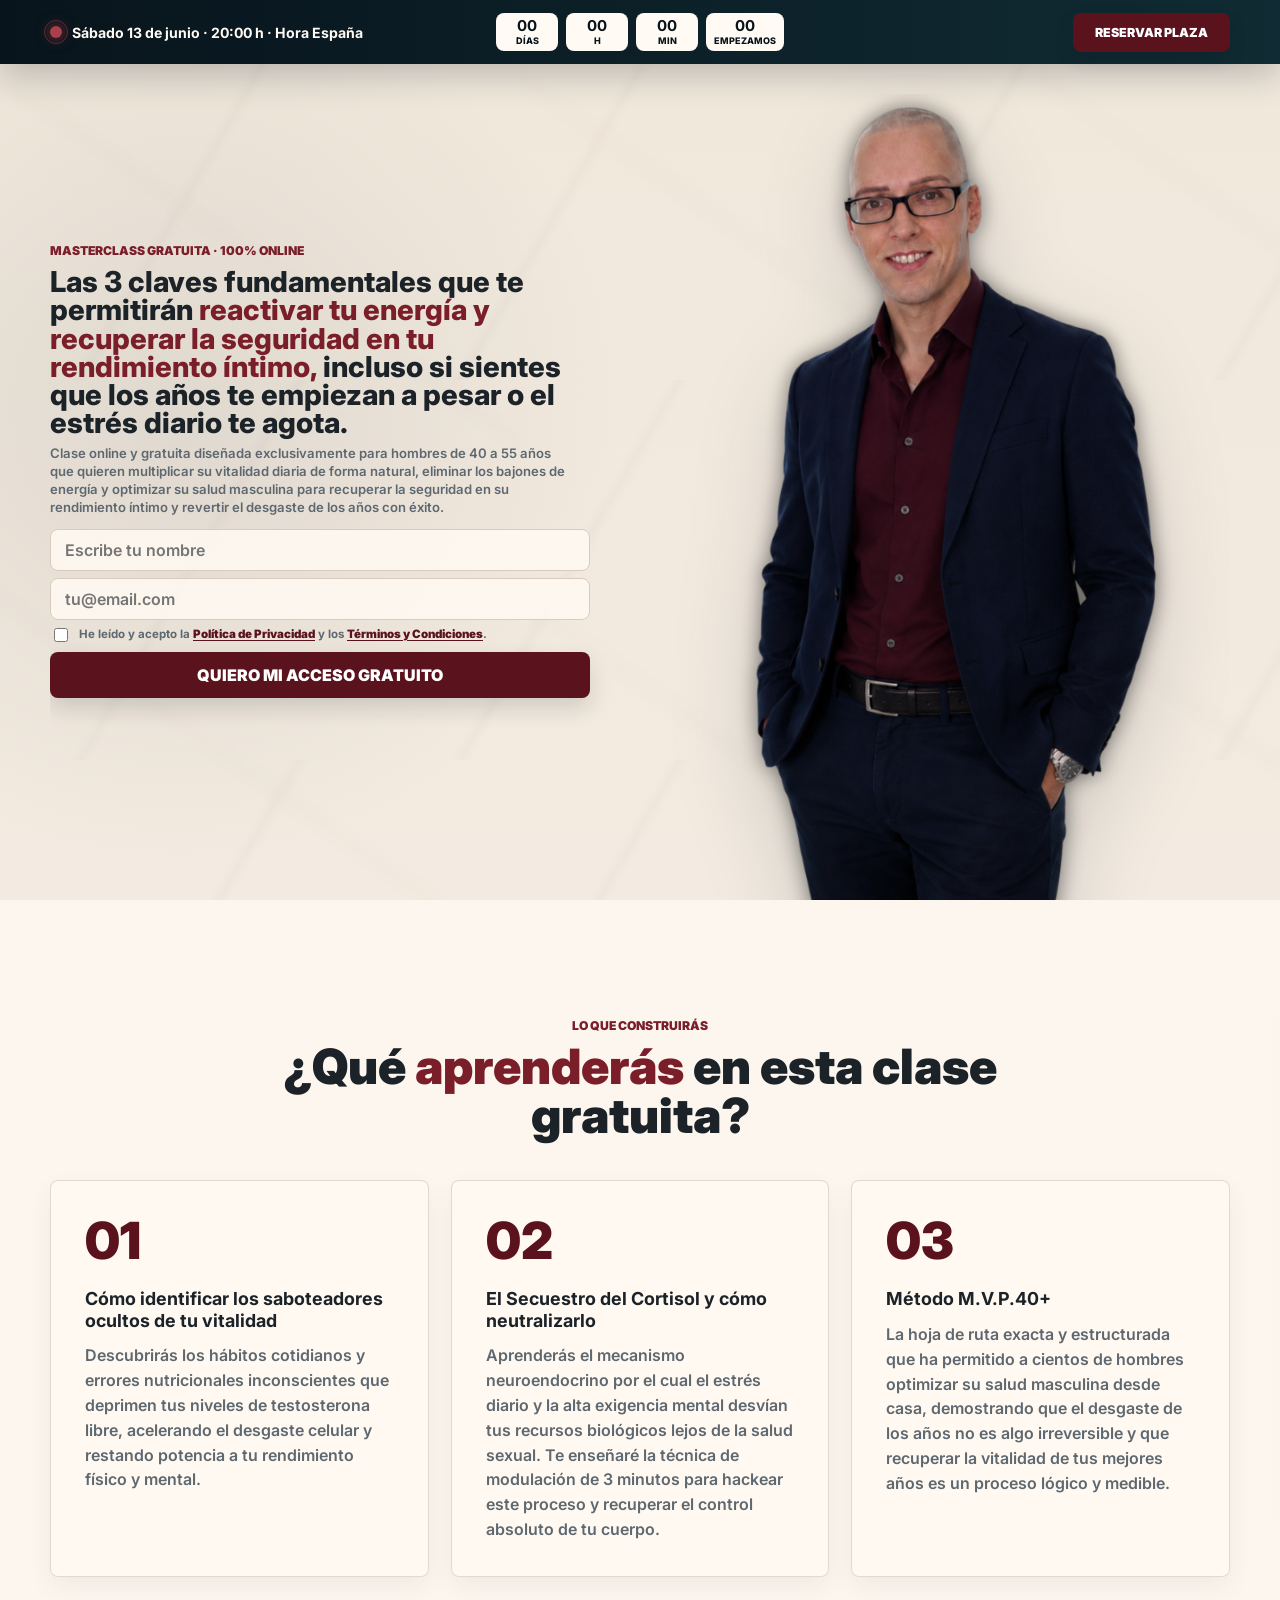
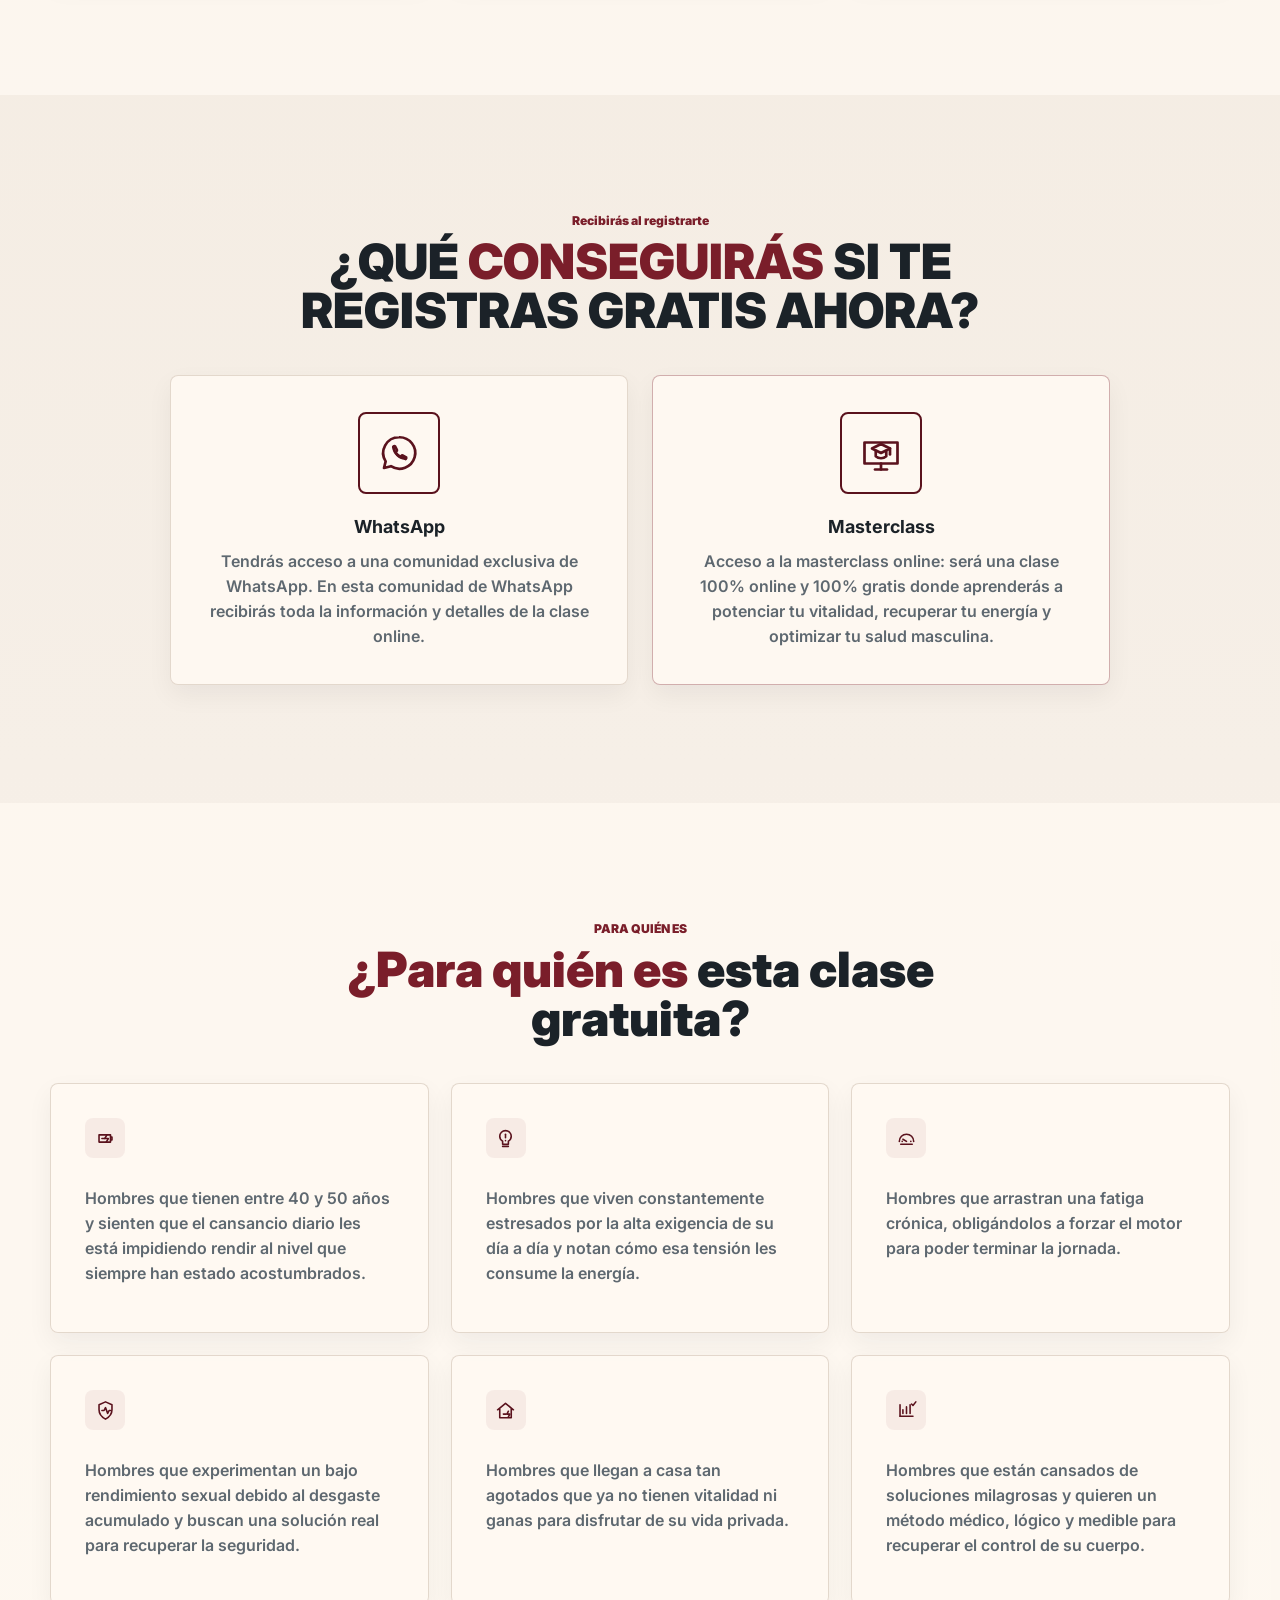
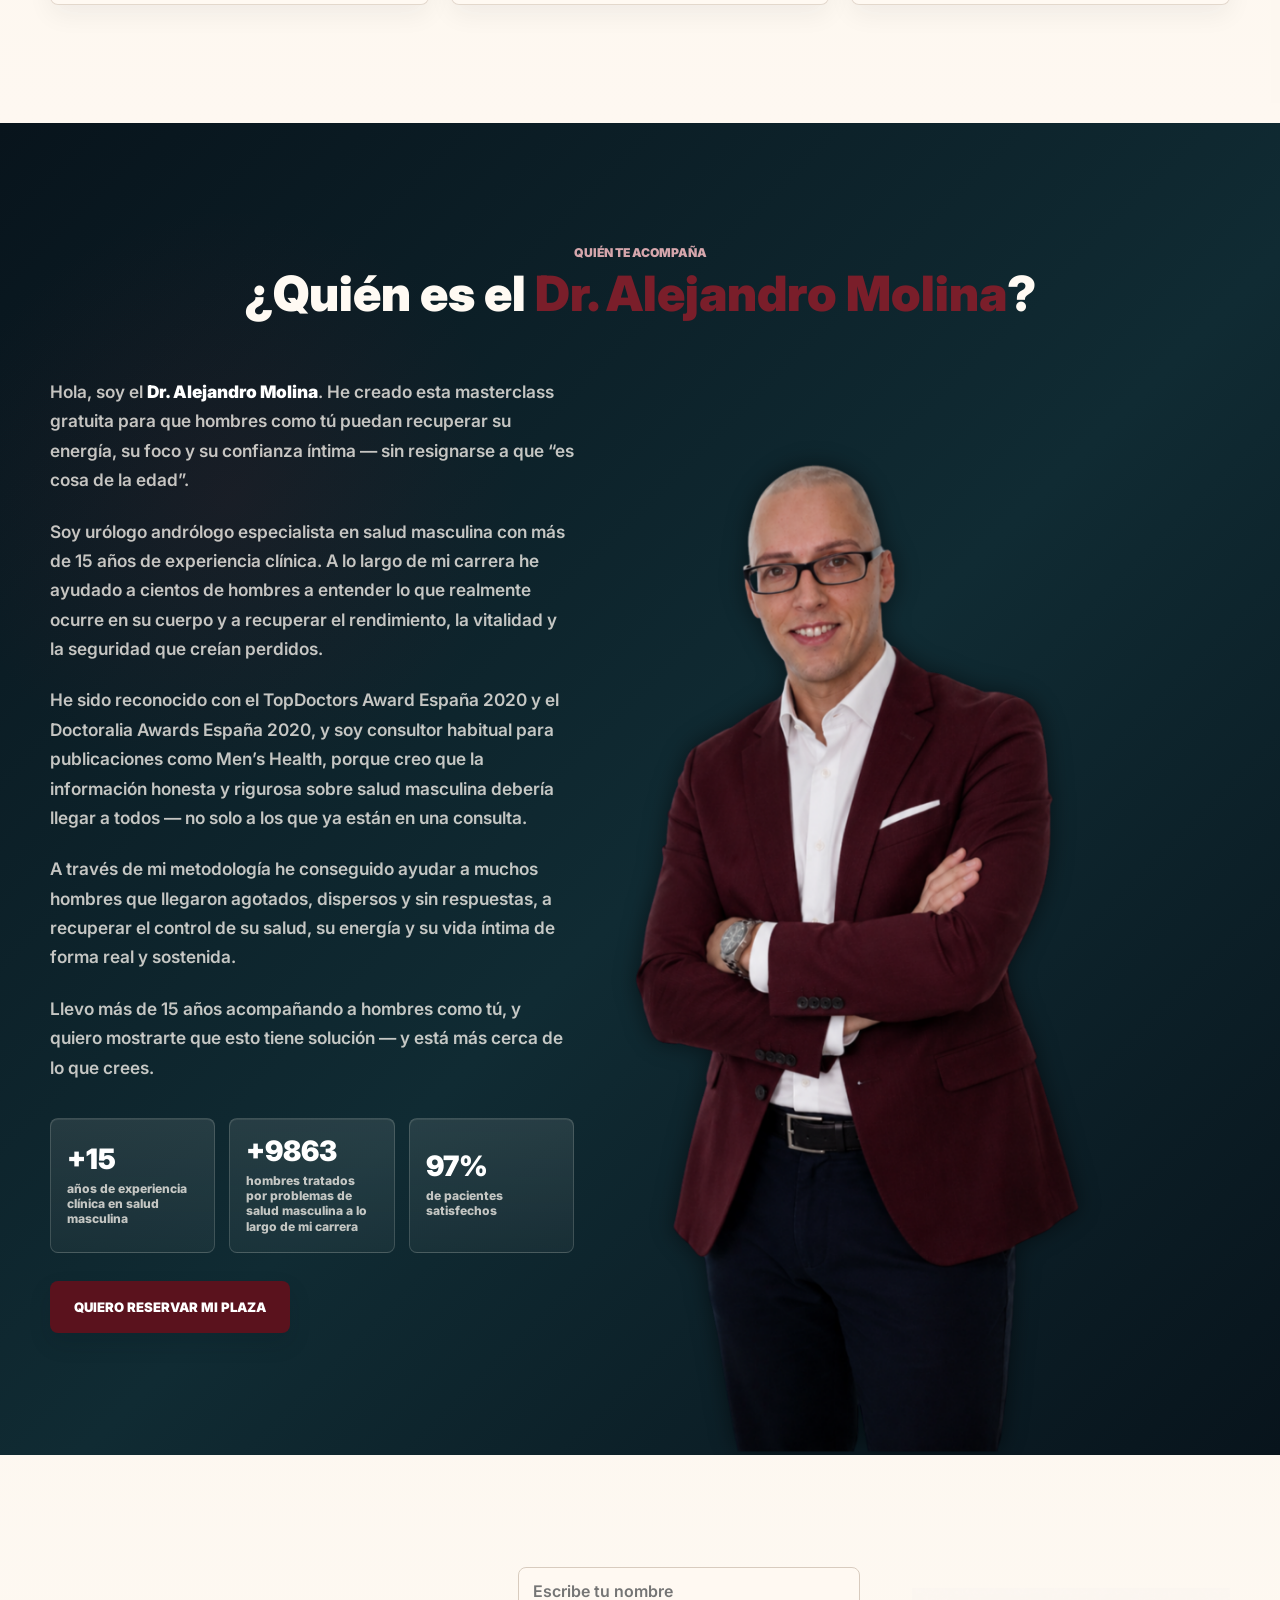
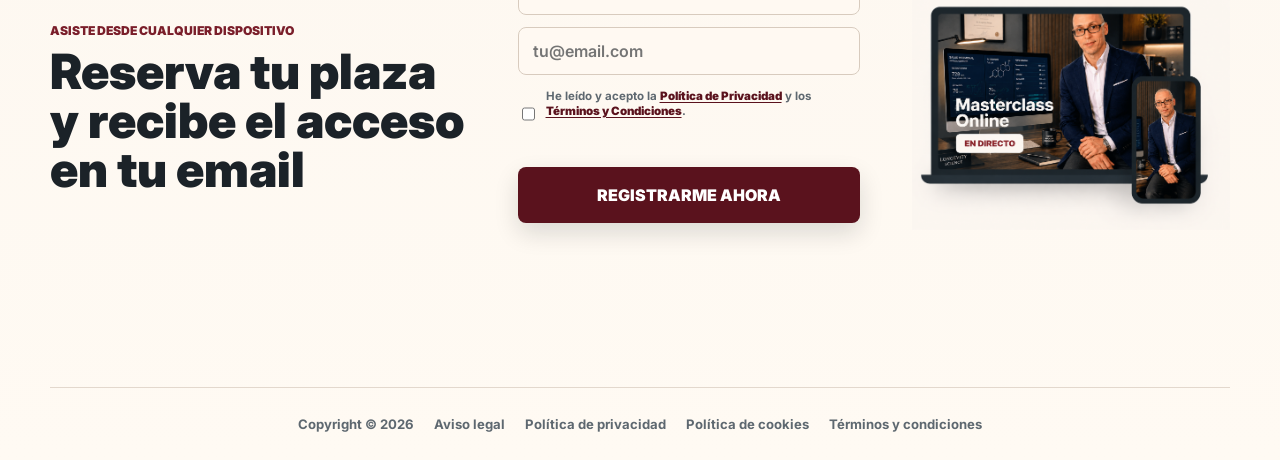
==== commit 24227598: "cambio fecha" ====
--- a/index.html
+++ b/index.html
@@ -17,7 +17,7 @@
       <div class="topbar__inner">
         <div class="topbar__note">
           <span class="status-dot" aria-hidden="true"></span>
-          Clase online en directo · Jueves 28 de mayo · 19:00
+          Sábado 13 de junio · 20:00 h · Hora España
         </div>
         <div class="timer" aria-label="Cuenta atrás">
           <span><strong id="days">00</strong><small>días</small></span>
--- a/styles.css
+++ b/styles.css
@@ -77,11 +77,54 @@
 }
 
 .status-dot {
+  position: relative;
+  flex: 0 0 auto;
   width: 12px;
   height: 12px;
   border-radius: 999px;
-  background: var(--accent);
-  box-shadow: 0 0 0 5px rgba(122, 30, 42, 0.14);
+  background: #a6404a;
+  box-shadow:
+    0 0 0 4px rgba(122, 30, 42, 0.18),
+    0 0 14px rgba(166, 64, 74, 0.68);
+  animation: liveDotPulse 1.55s ease-in-out infinite;
+}
+
+.status-dot::after {
+  content: "";
+  position: absolute;
+  inset: -6px;
+  border-radius: inherit;
+  border: 1px solid rgba(166, 64, 74, 0.5);
+  animation: liveDotRing 1.55s ease-out infinite;
+}
+
+@keyframes liveDotPulse {
+  0%,
+  100% {
+    transform: scale(0.92);
+    box-shadow:
+      0 0 0 4px rgba(122, 30, 42, 0.14),
+      0 0 10px rgba(166, 64, 74, 0.5);
+  }
+
+  50% {
+    transform: scale(1.08);
+    box-shadow:
+      0 0 0 5px rgba(122, 30, 42, 0.22),
+      0 0 18px rgba(166, 64, 74, 0.9);
+  }
+}
+
+@keyframes liveDotRing {
+  0% {
+    opacity: 0.7;
+    transform: scale(0.62);
+  }
+
+  100% {
+    opacity: 0;
+    transform: scale(1.55);
+  }
 }
 
 .timer {
@@ -211,6 +254,10 @@
   text-transform: none;
 }
 
+p.eyebrow.eyebrow--sentence {
+  text-transform: none;
+}
+
 h1,
 h2,
 h3,
@@ -234,7 +281,8 @@
 
 .hero h1 {
   max-width: 560px;
-  font-size: clamp(1.5rem, 2.55vw, 2.35rem);
+  margin-bottom: 8px;
+  font-size: clamp(1.38rem, 2.25vw, 2.08rem);
   line-height: 0.98;
 }
 
@@ -1077,6 +1125,13 @@
 }
 
 @media (max-width: 980px) {
+  .topbar {
+    position: sticky;
+    top: 0;
+    z-index: 1000;
+    background: linear-gradient(90deg, var(--deep), var(--deep-2));
+  }
+
   .topbar__inner {
     grid-template-columns: 1fr;
     justify-items: center;
@@ -1177,7 +1232,9 @@
 
 @media (max-width: 640px) {
   .topbar {
-    position: static;
+    position: sticky;
+    top: 0;
+    z-index: 1000;
   }
 
   .topbar__note {
@@ -1210,9 +1267,16 @@
   }
 
   h1 {
-    margin-bottom: 10px;
-    font-size: clamp(1.85rem, 9.2vw, 2.85rem);
-    line-height: 1;
+    margin-bottom: 8px;
+    font-size: clamp(1.55rem, 7.65vw, 2.25rem);
+    line-height: 0.96;
+  }
+
+  .hero h1 {
+    max-width: 100%;
+    margin-bottom: 6px;
+    font-size: clamp(1.38rem, 6.75vw, 1.98rem);
+    line-height: 0.96;
   }
 
   .eyebrow {
@@ -1246,21 +1310,26 @@
 
   .hero__visual {
     display: block;
-    min-height: 300px;
-    max-width: 360px;
-    margin-top: 16px;
+    min-height: 340px;
+    max-width: 390px;
+    margin-top: 8px;
   }
 
   .hero__visual--doctor {
-    min-height: 300px;
+    min-height: 340px;
   }
 
   .hero-doctor {
-    width: min(340px, 82vw);
+    width: min(390px, 96vw);
   }
 
   .hero-doctor img {
-    max-height: 330px;
+    width: 100%;
+    max-width: none;
+    max-height: 370px;
+    object-fit: contain;
+    object-position: bottom center;
+    transform: translateY(24px) scale(1.1);
   }
 
   .number-card,
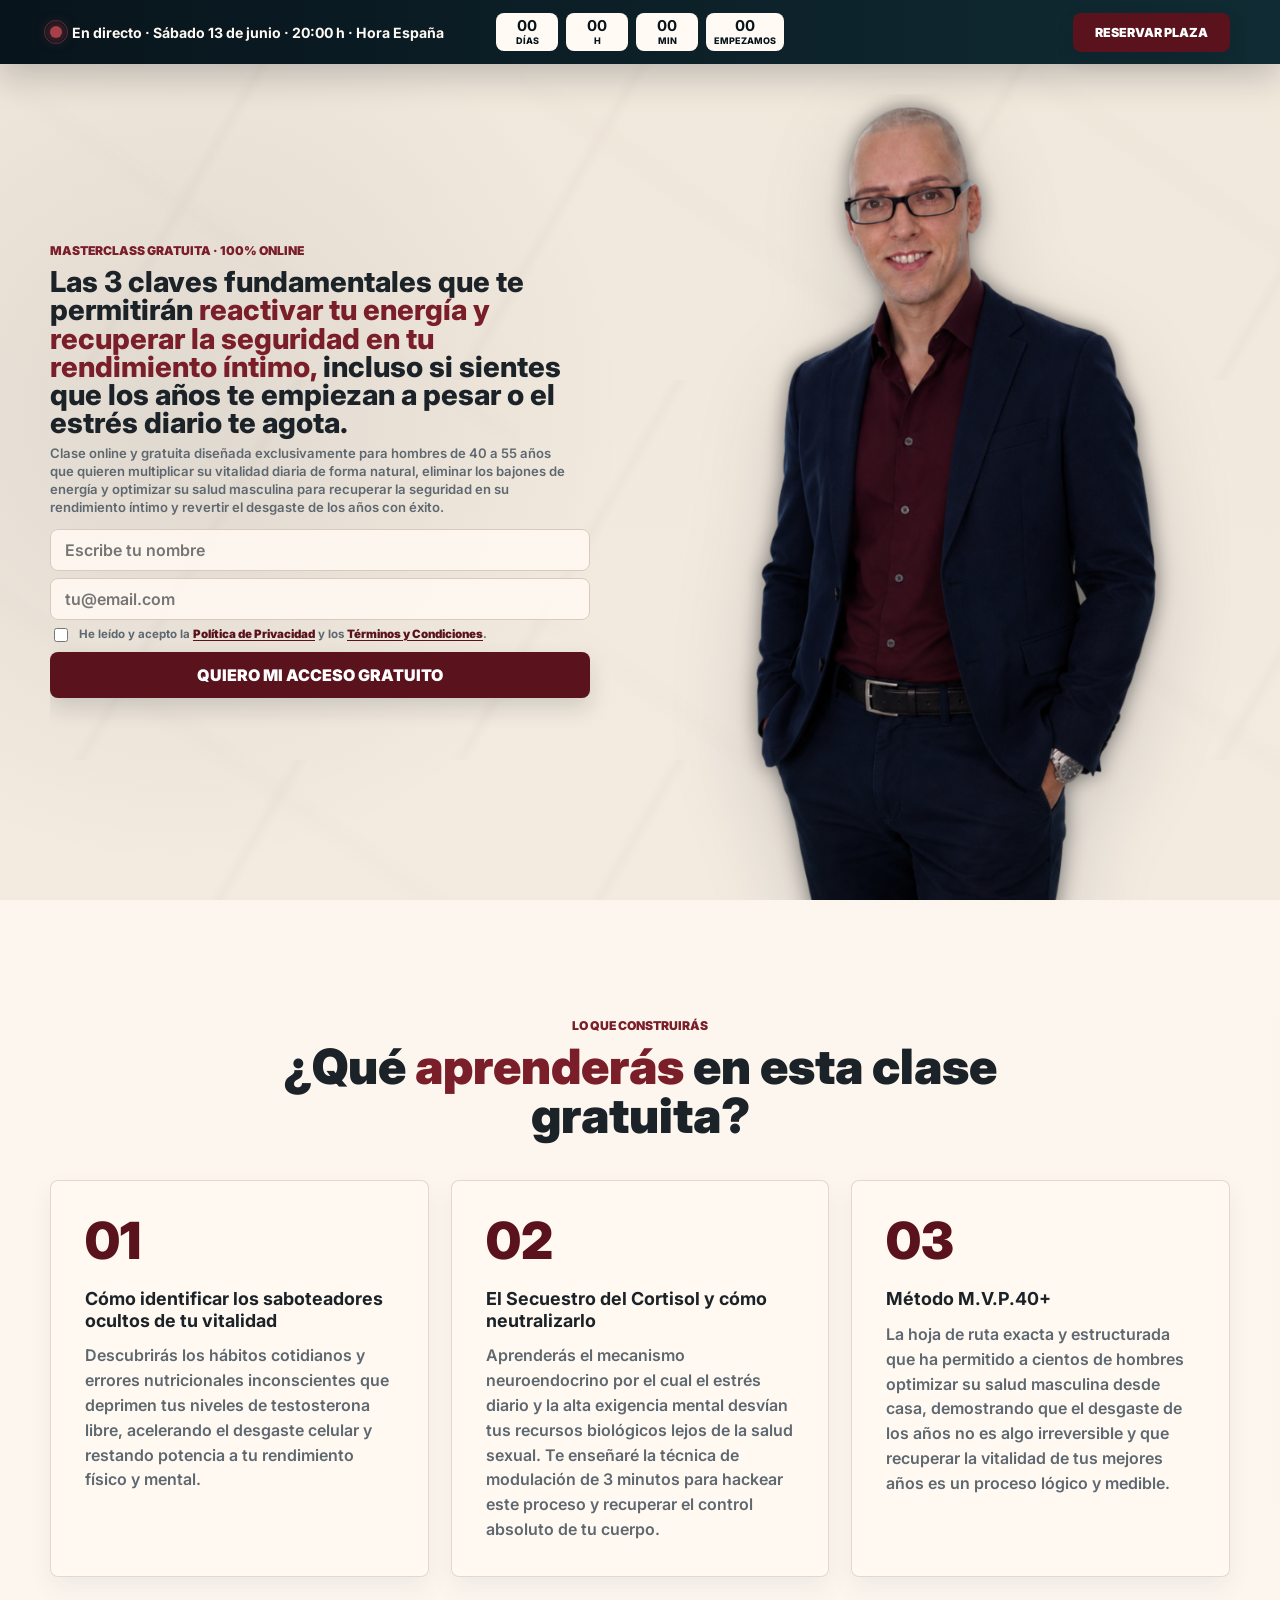
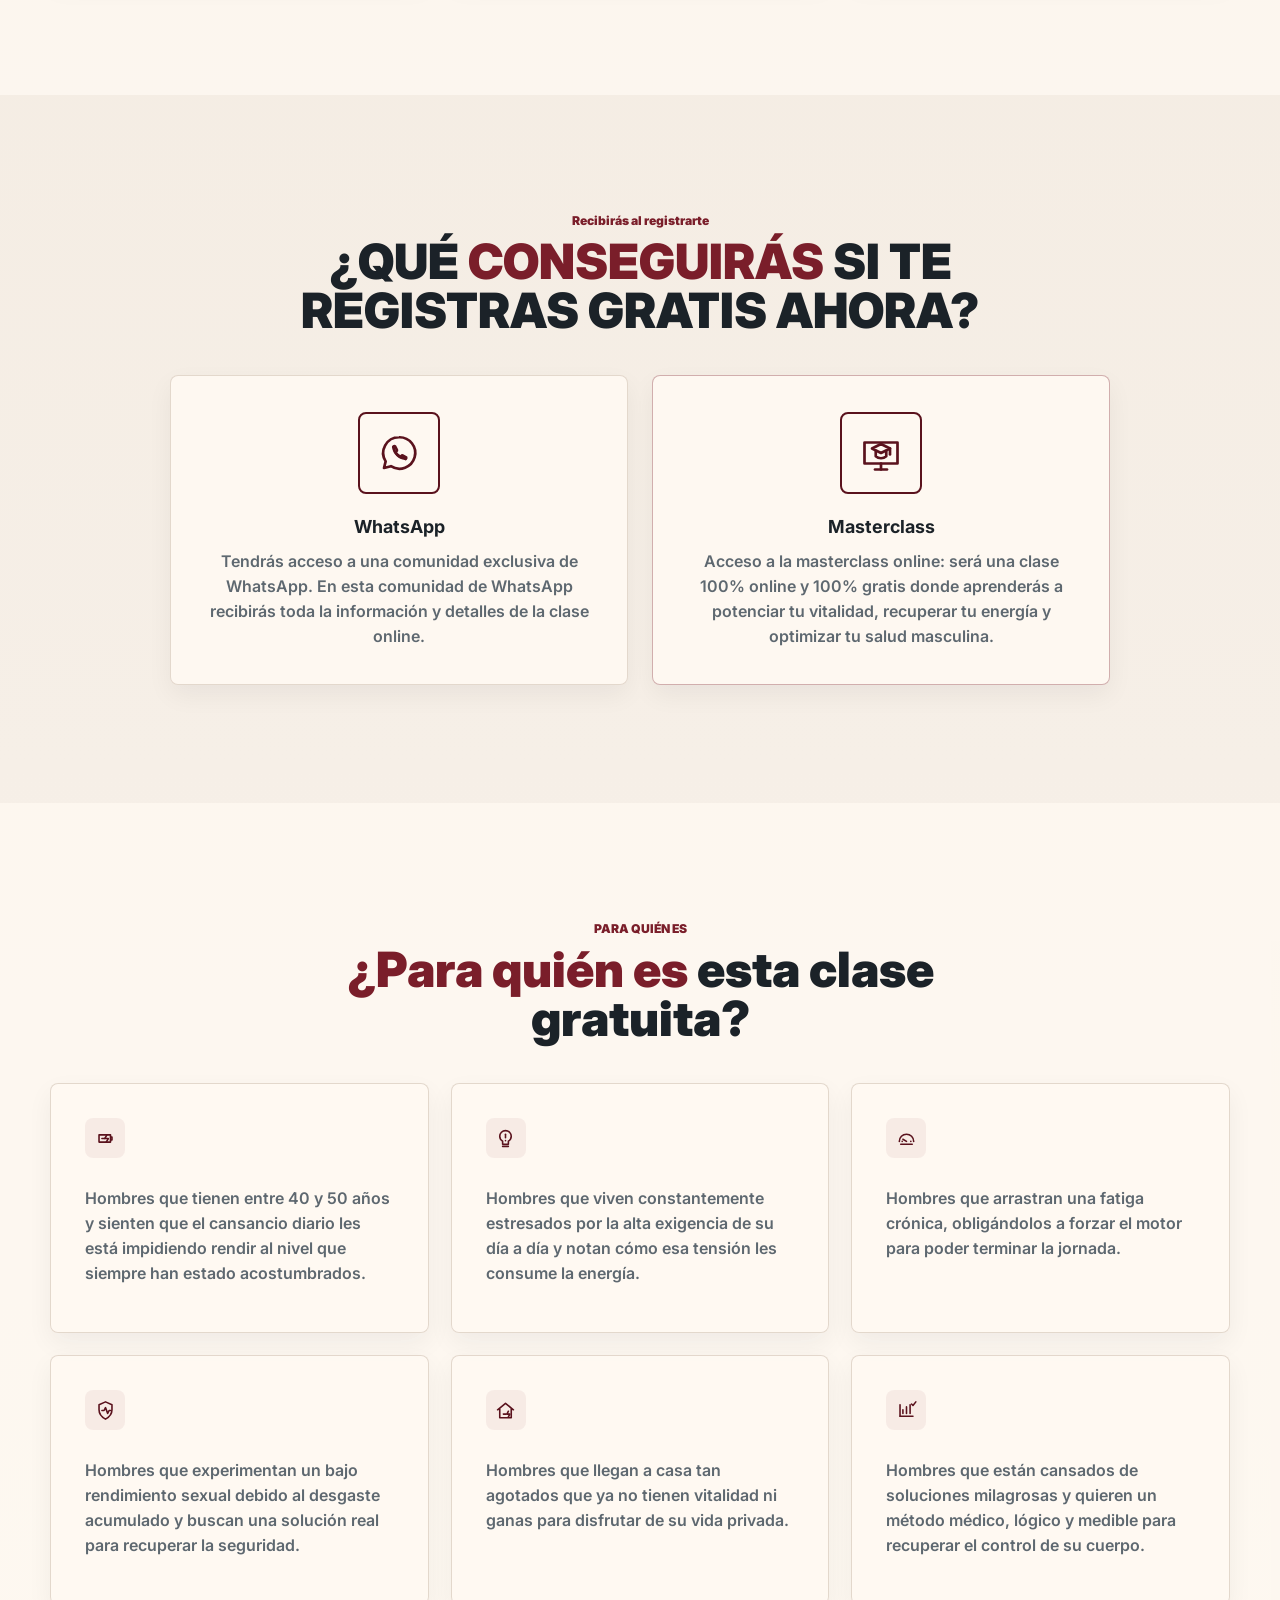
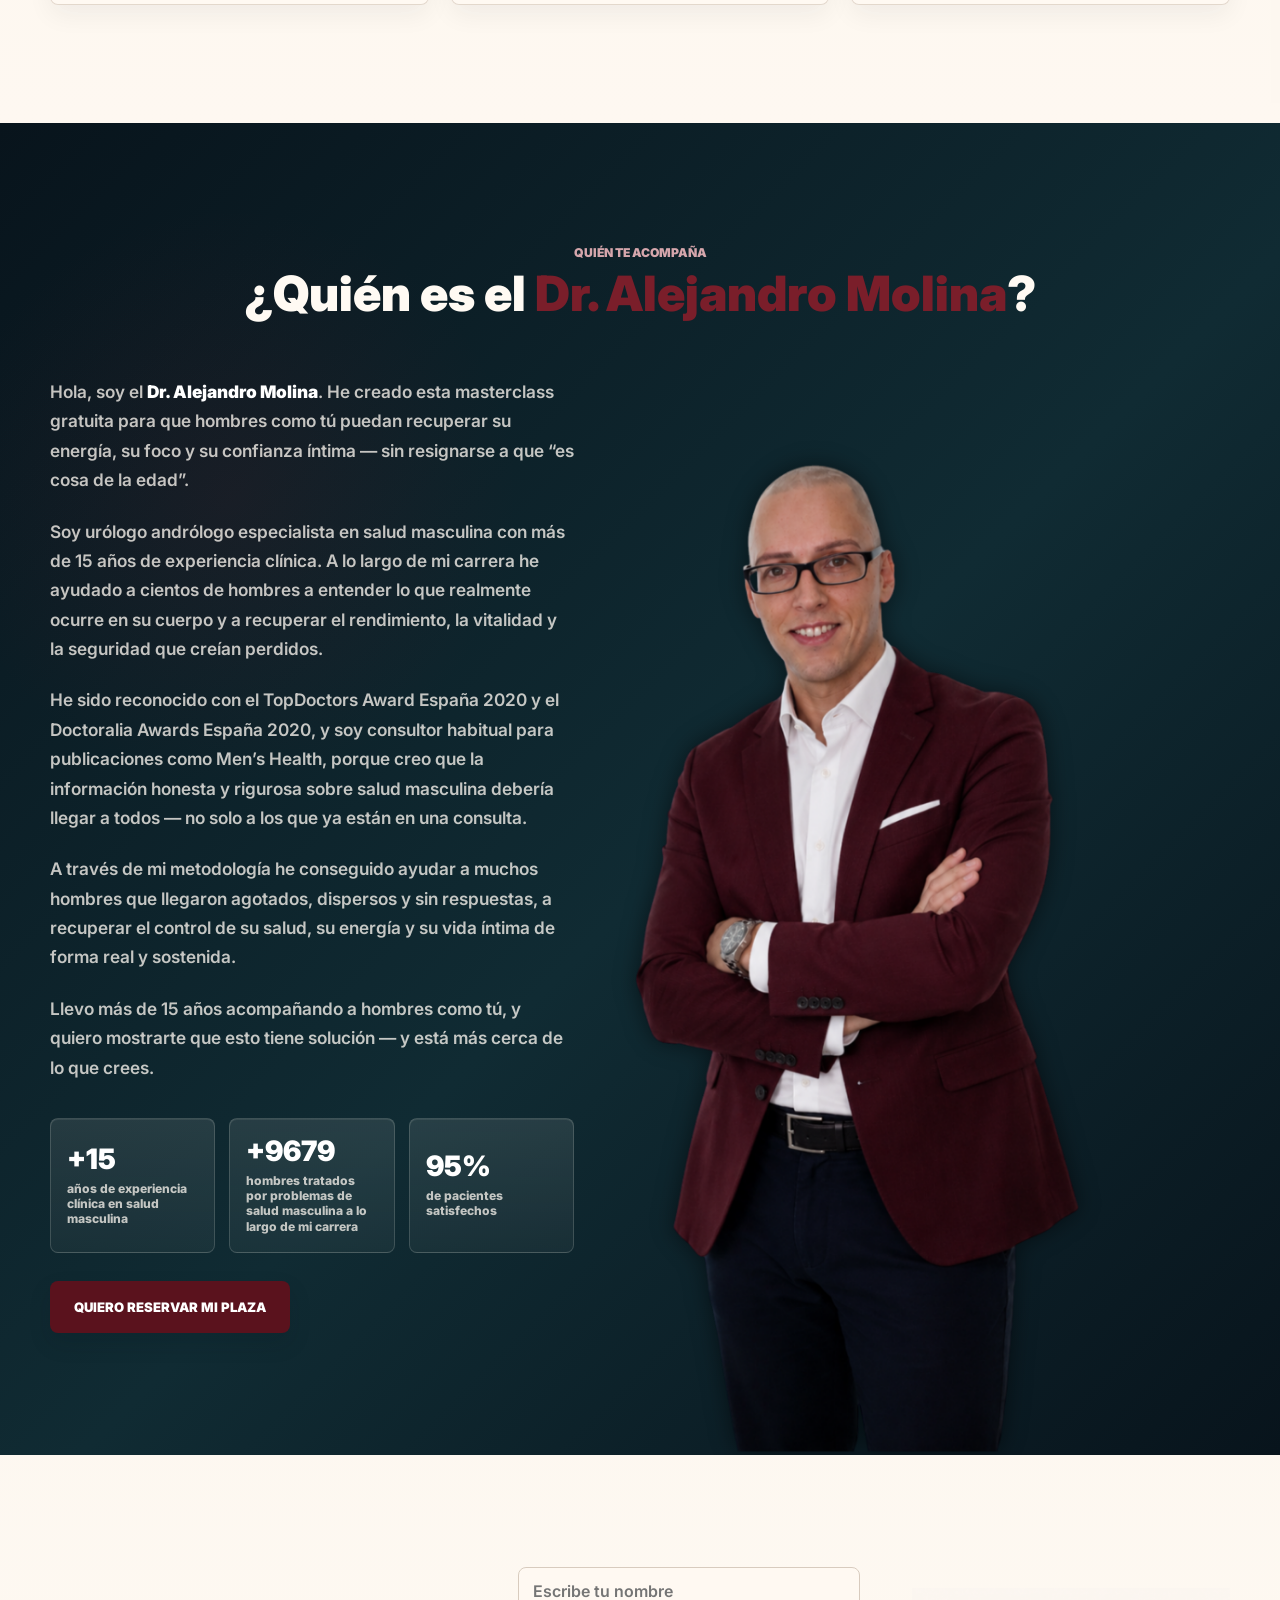
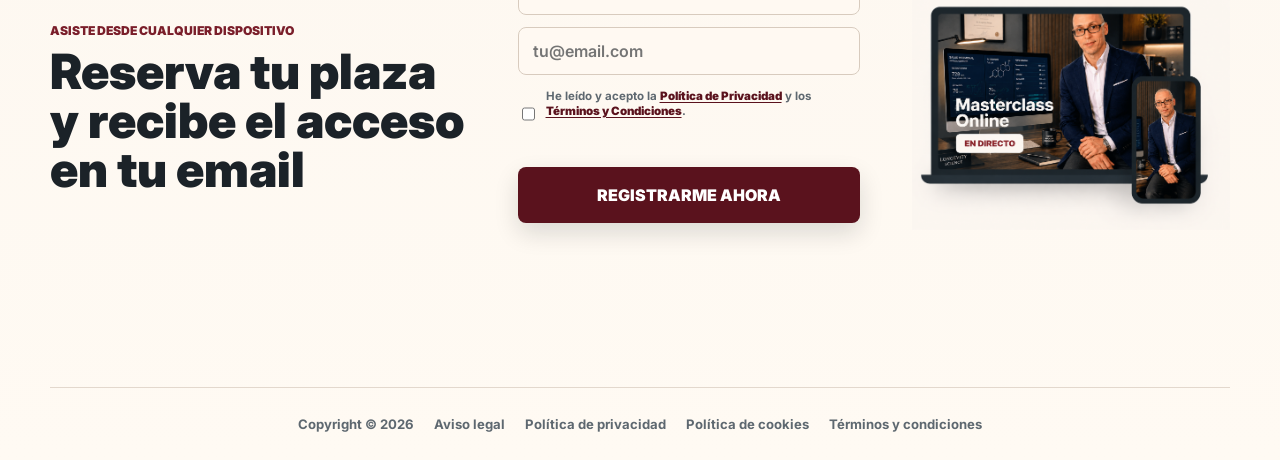
==== commit 67f3acc4: "fecha correcta" ====
--- a/index.html
+++ b/index.html
@@ -17,7 +17,7 @@
       <div class="topbar__inner">
         <div class="topbar__note">
           <span class="status-dot" aria-hidden="true"></span>
-          Sábado 13 de junio · 20:00 h · Hora España
+          En directo · Sábado 13 de junio · 20:00 h · Hora España
         </div>
         <div class="timer" aria-label="Cuenta atrás">
           <span><strong id="days">00</strong><small>días</small></span>
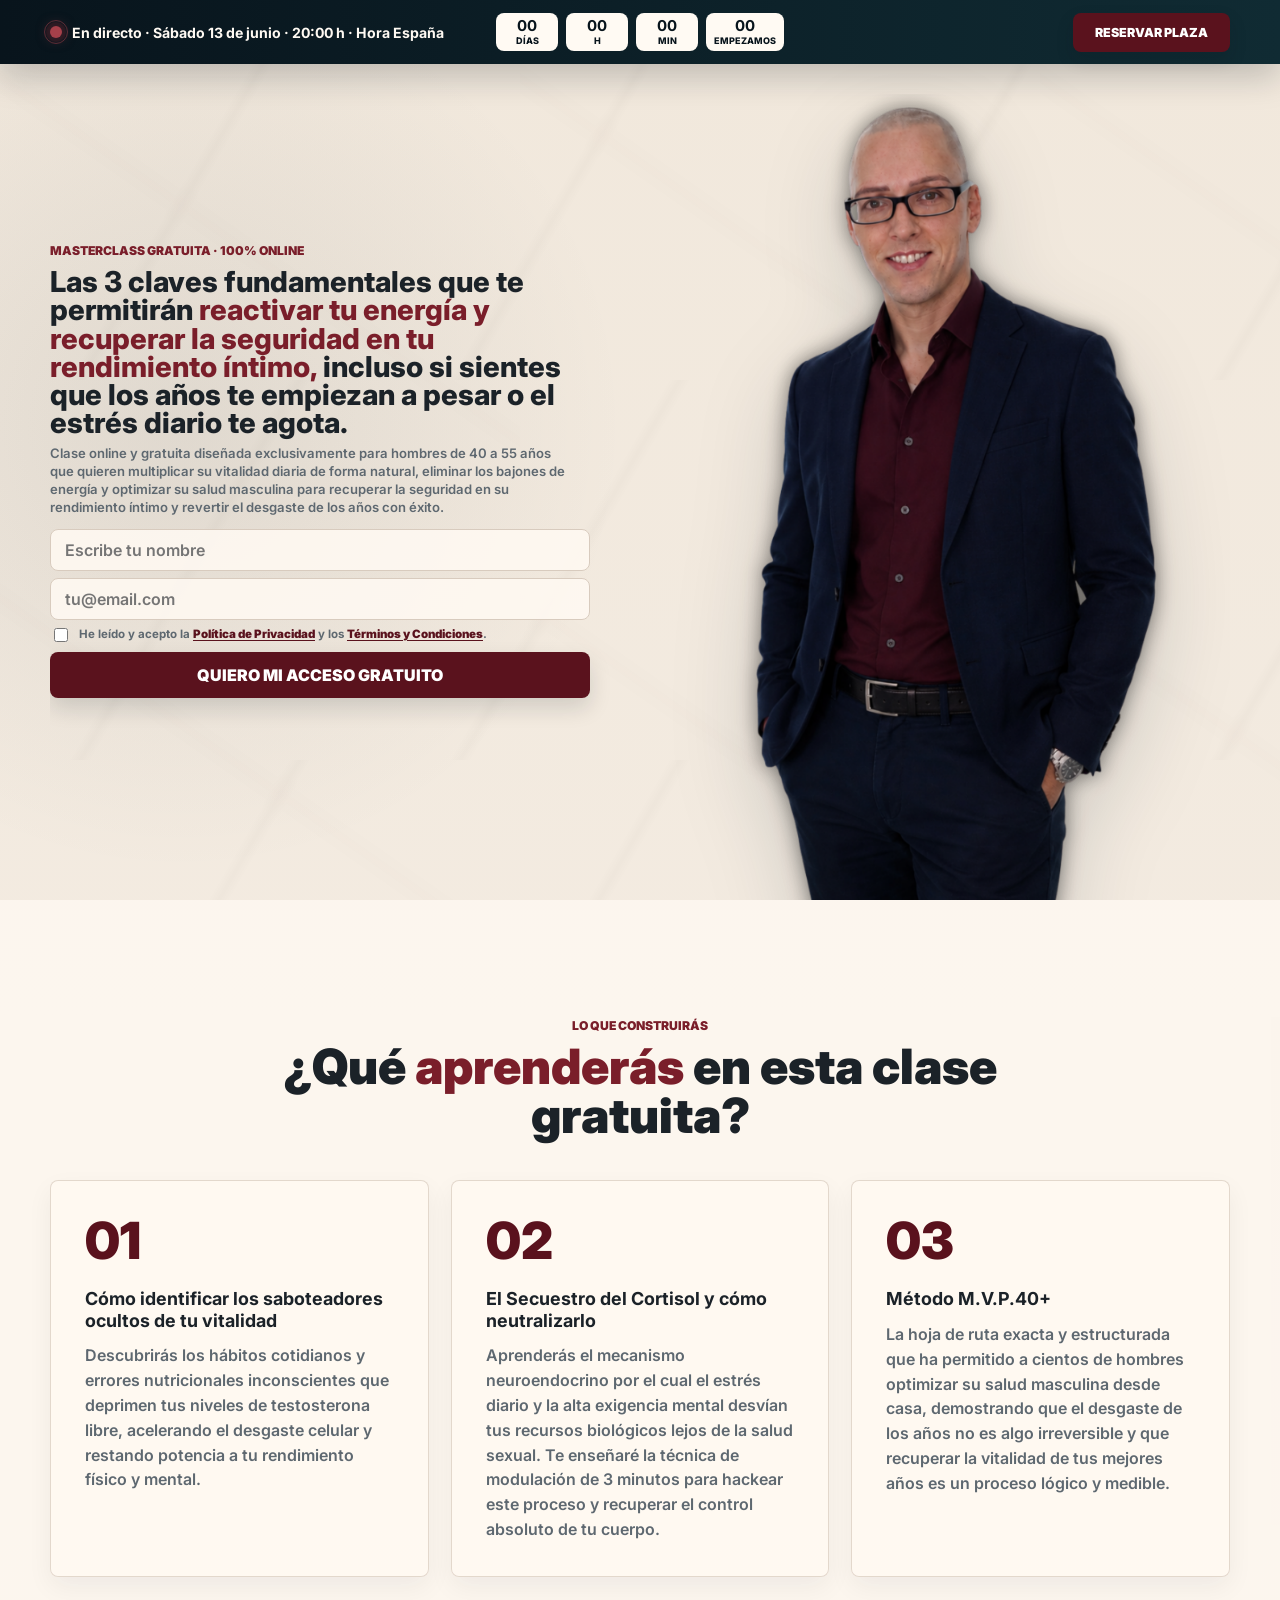
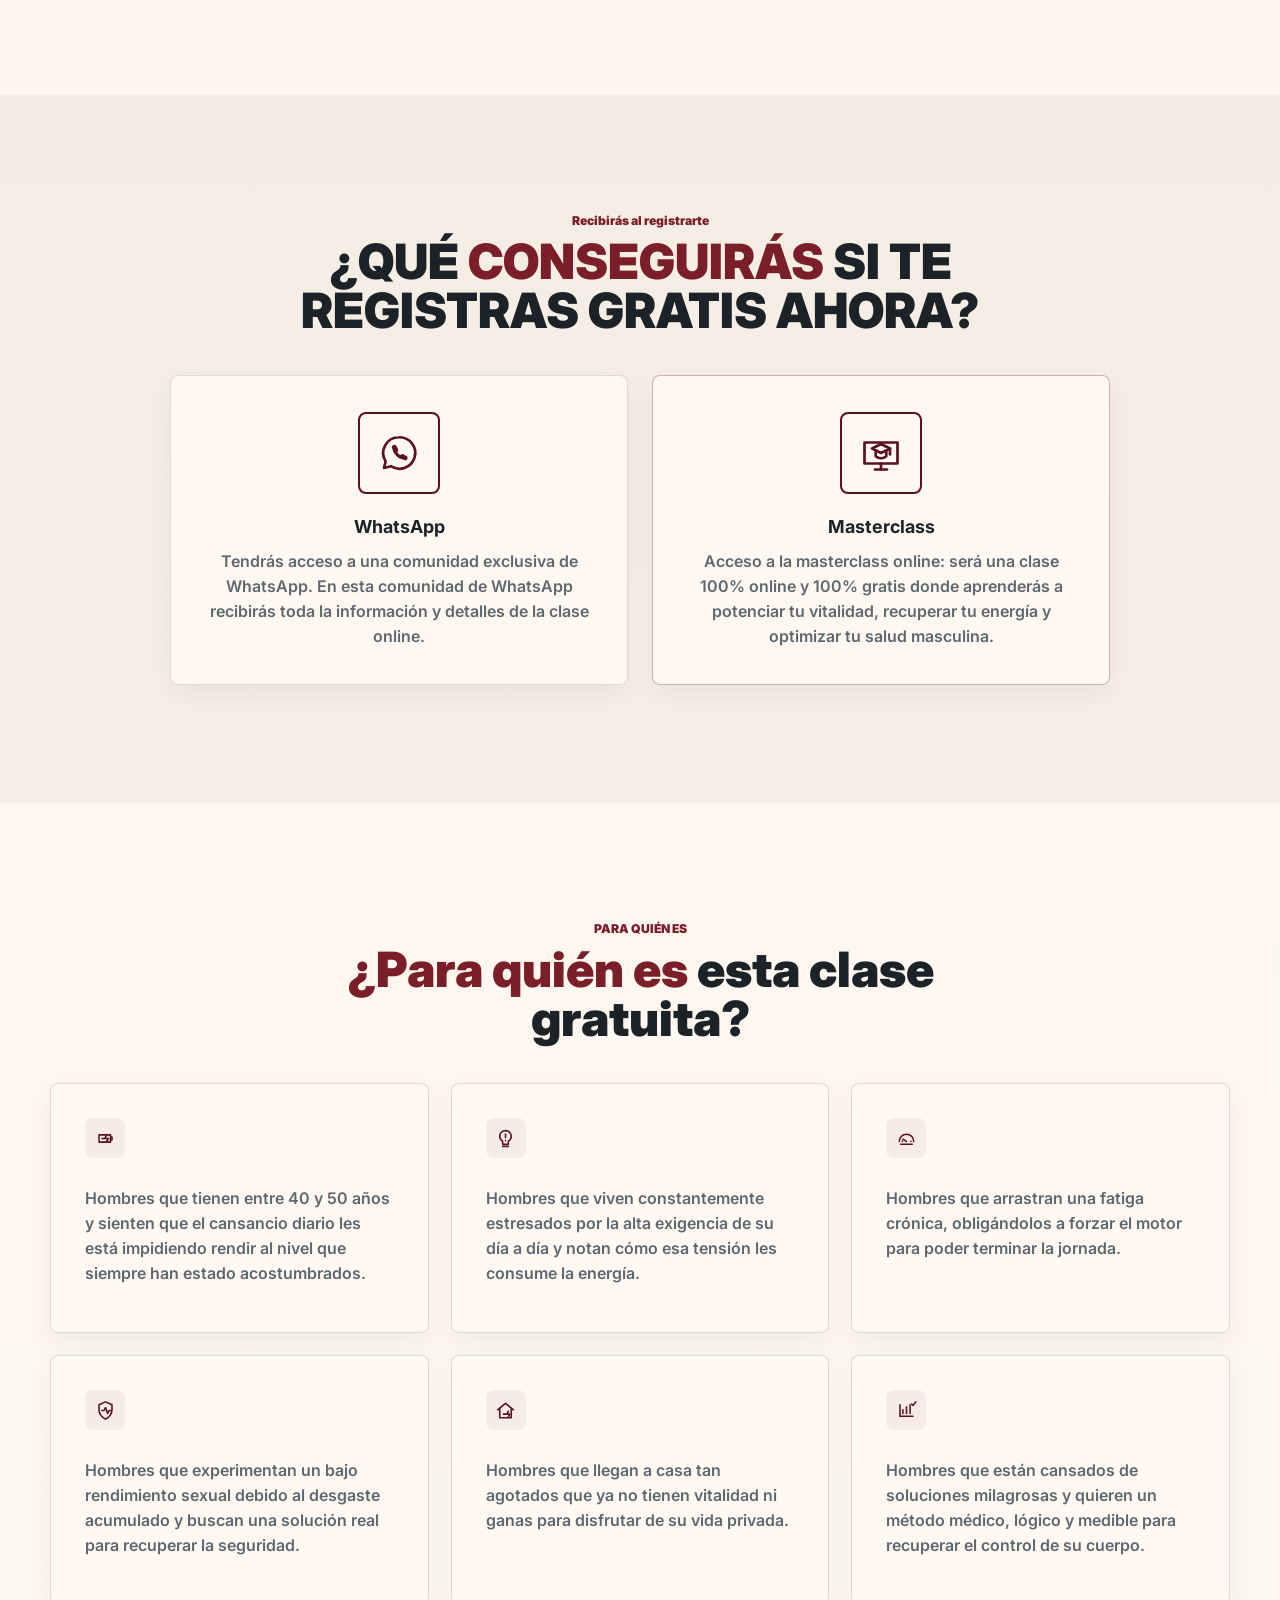
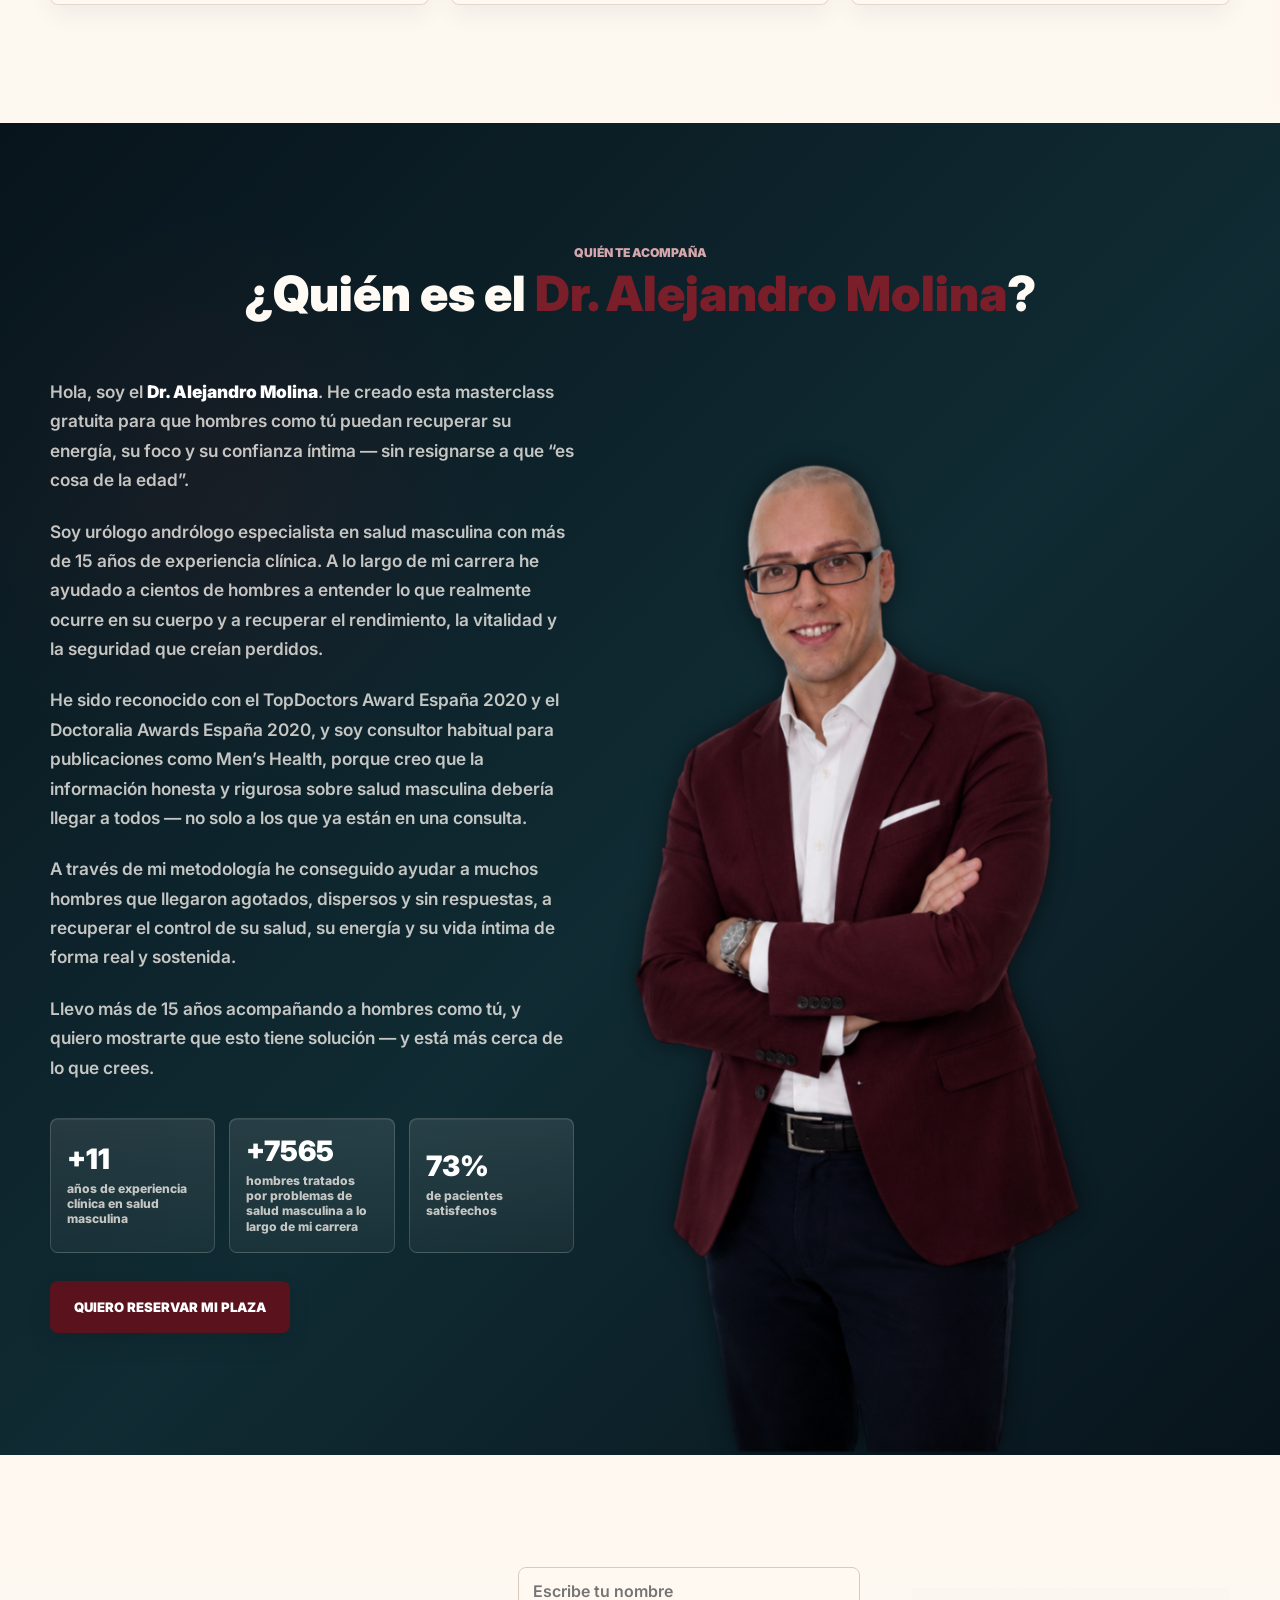
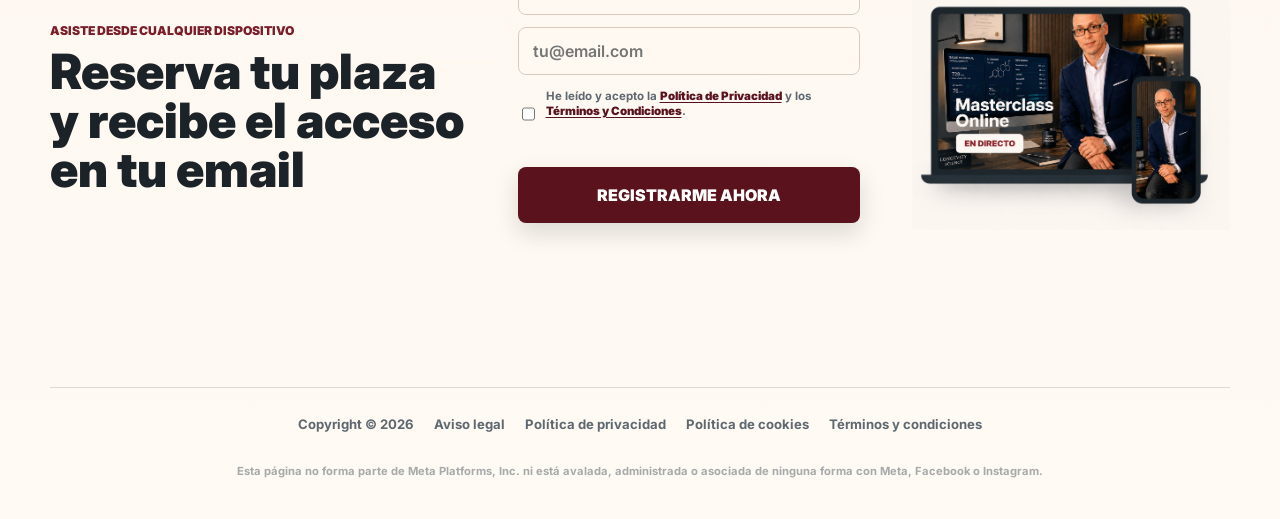
==== commit 2657ec83: "Cookiebot + disclaimer Meta Añade script Cookiebot (data-blockingmode=auto) en el <head> de las 8 pá" ====
--- a/index.html
+++ b/index.html
@@ -2,6 +2,7 @@
 <html lang="es">
   <head>
     <meta charset="UTF-8" />
+    <script id="Cookiebot" src="https://consent.cookiebot.com/uc.js" data-cbid="f9d0cd15-79f0-4191-b003-bef30c172c28" data-blockingmode="auto" type="text/javascript"></script>
     <meta name="viewport" content="width=device-width, initial-scale=1.0" />
     <title>Curso Online Premium | Método Claridad Digital</title>
     <link rel="preconnect" href="https://fonts.googleapis.com" />
@@ -343,6 +344,7 @@
       <a href="privacidad.html">Política de privacidad</a>
       <a href="cookies.html">Política de cookies</a>
       <a href="terminos.html">Términos y condiciones</a>
+      <p style="font-size:0.7rem;opacity:0.55;margin-top:0.75rem;line-height:1.4;">Esta página no forma parte de Meta Platforms, Inc. ni está avalada, administrada o asociada de ninguna forma con Meta, Facebook o Instagram.</p>
     </footer>
 
     <script src="script.js"></script>
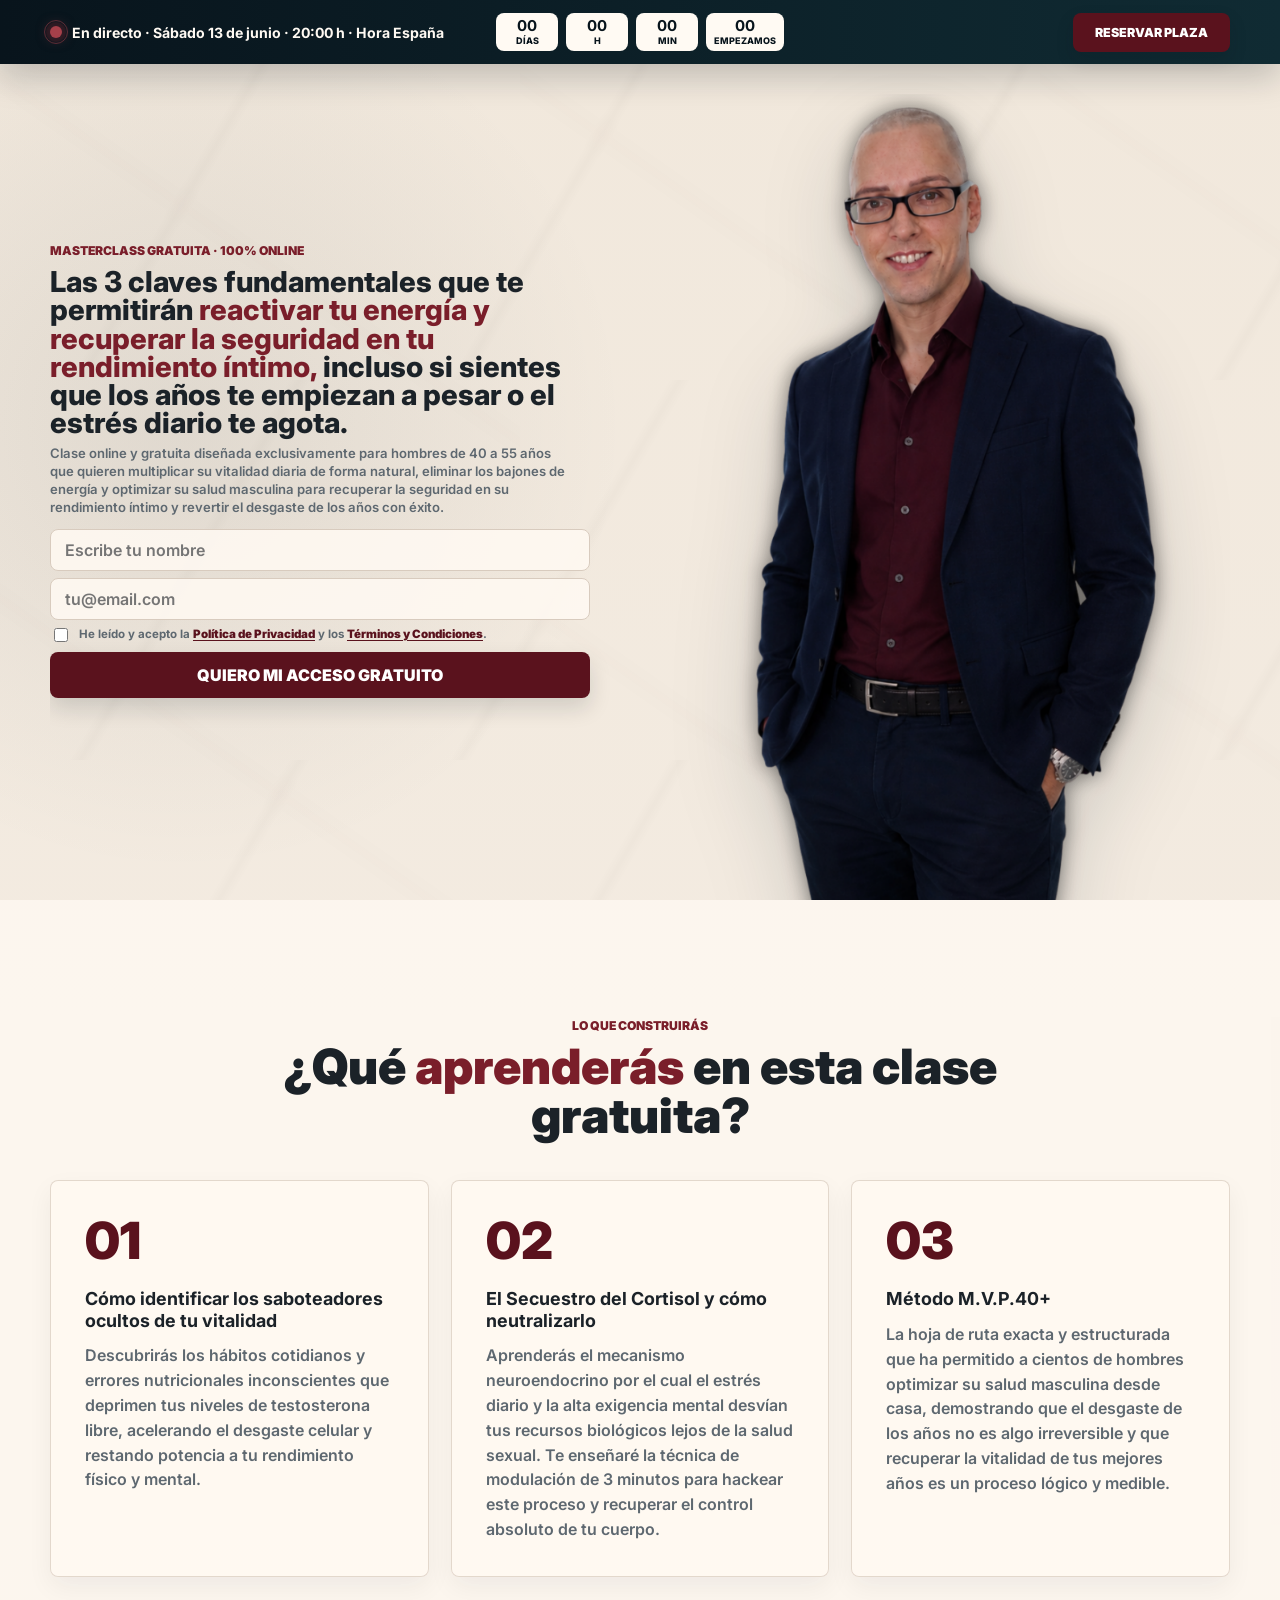
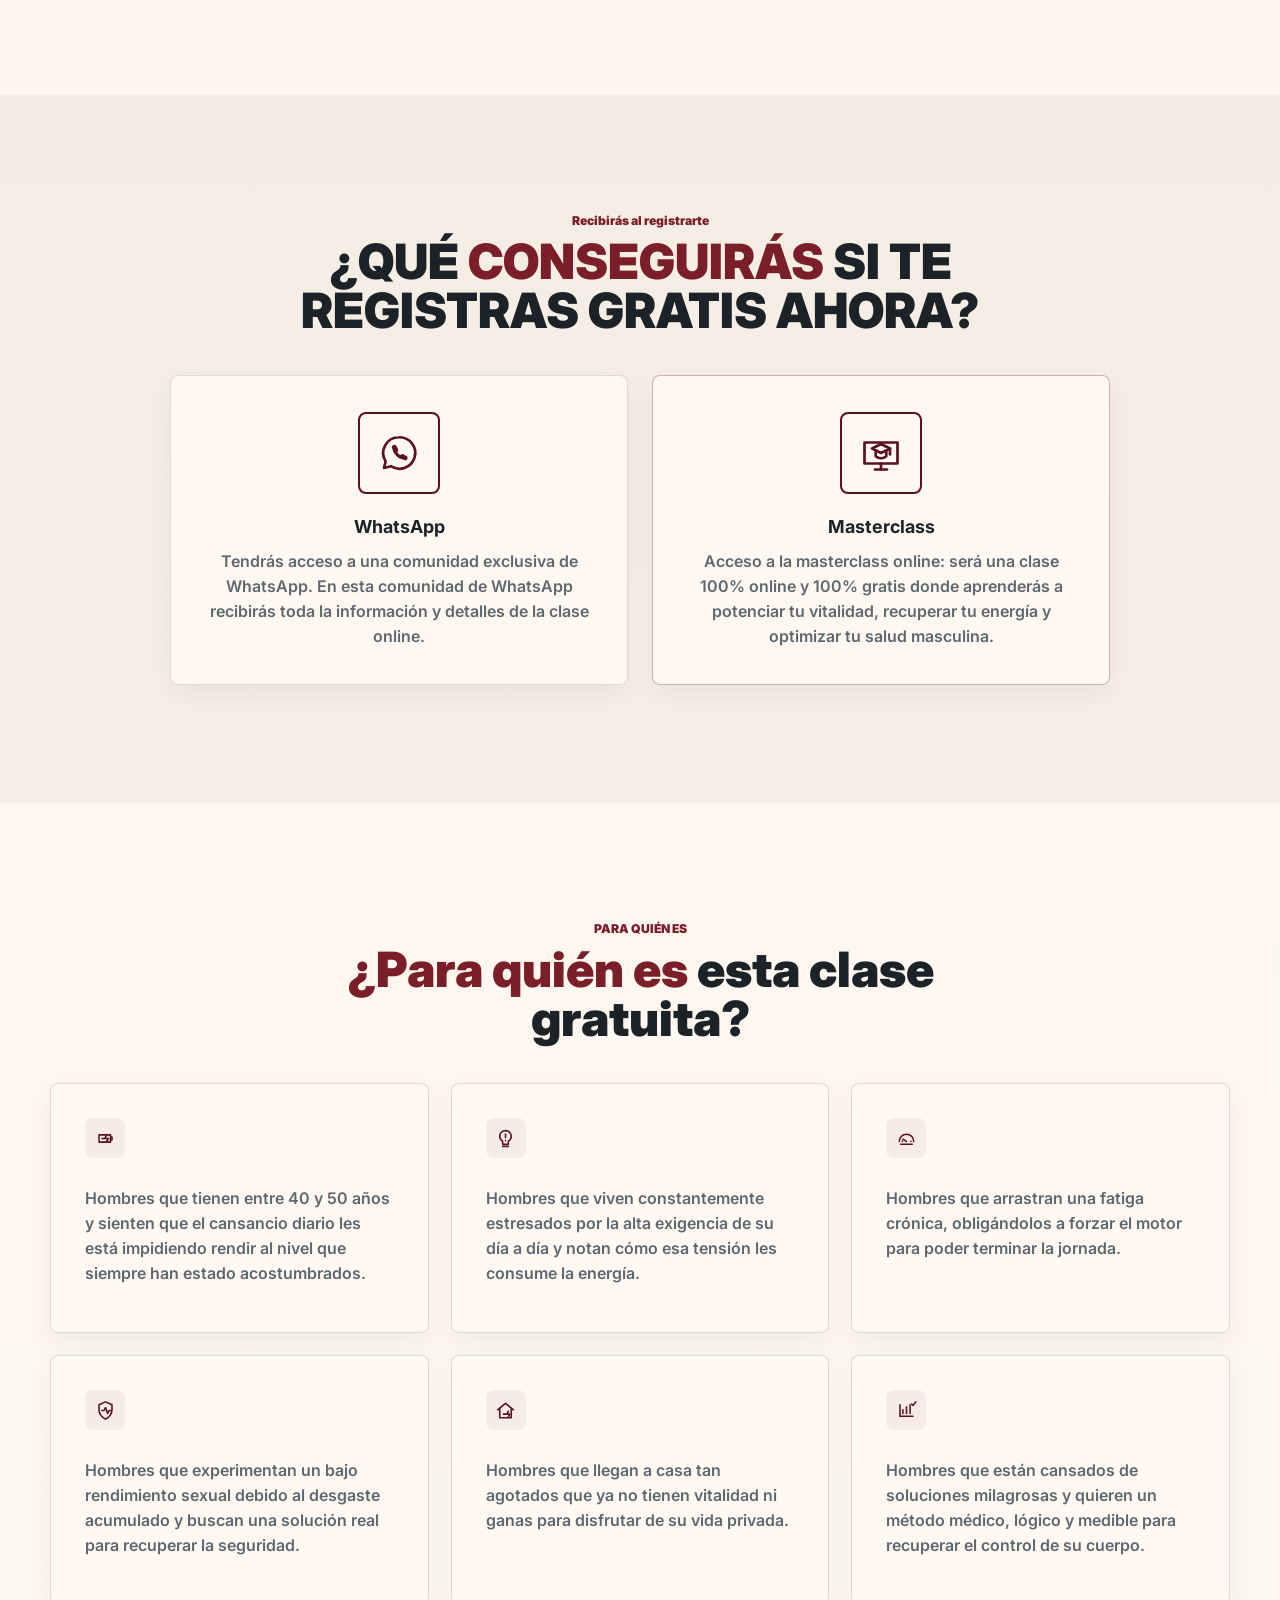
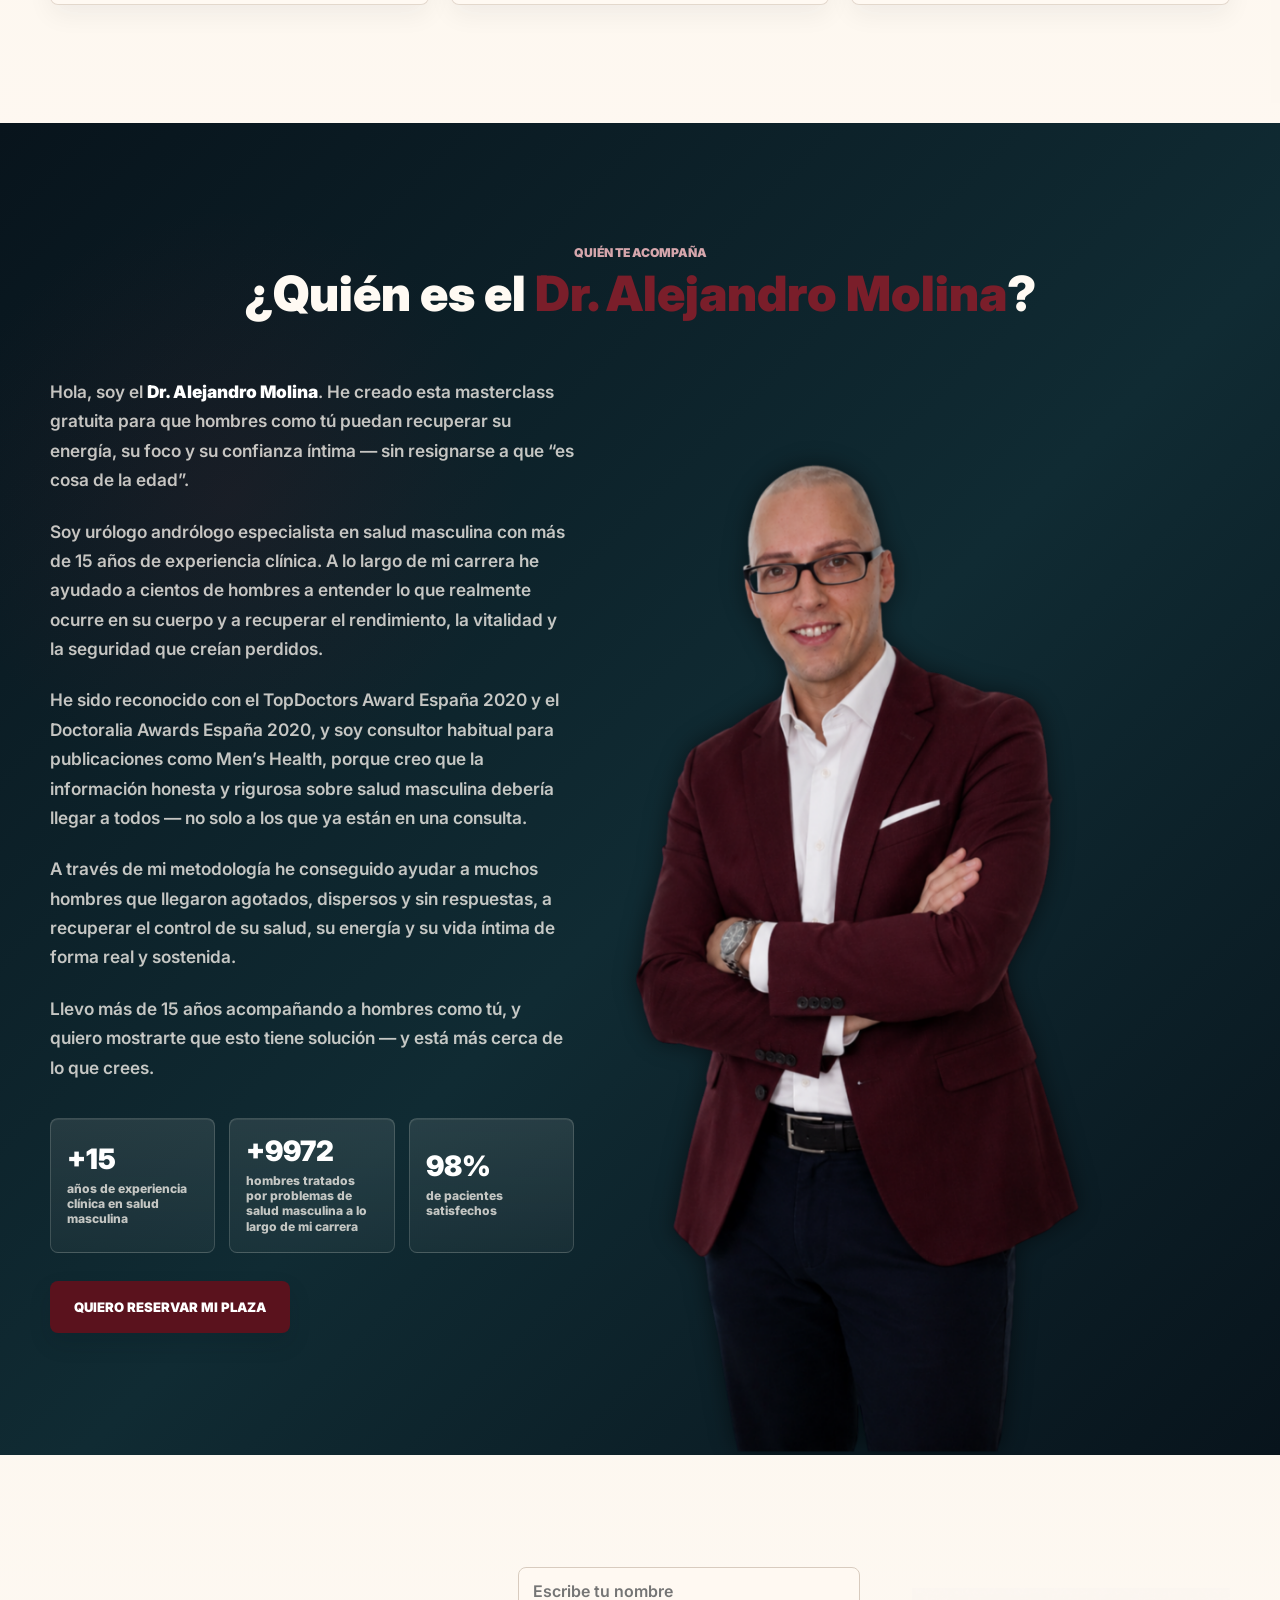
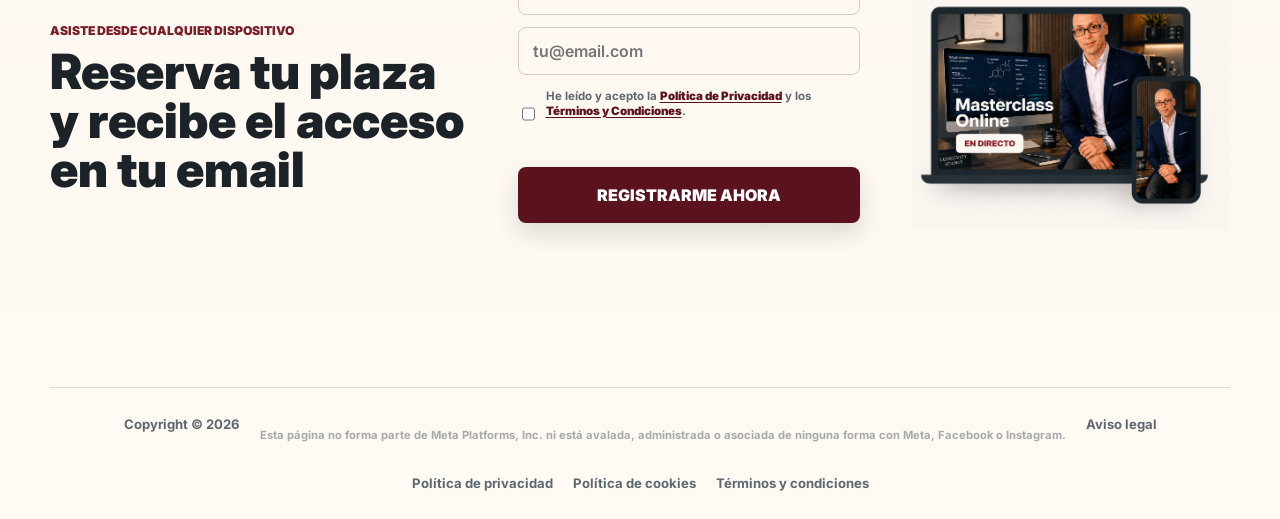
==== commit 10ca2b89: "Mueve disclaimer Meta encima de enlaces legales en footer Co-Authored-By: Claude Sonnet 4.6 <noreply" ====
--- a/index.html
+++ b/index.html
@@ -340,11 +340,11 @@
 
     <footer class="thanks-footer">
       <span>Copyright © 2026</span>
+      <p style="font-size:0.7rem;opacity:0.55;margin-top:0.75rem;line-height:1.4;">Esta página no forma parte de Meta Platforms, Inc. ni está avalada, administrada o asociada de ninguna forma con Meta, Facebook o Instagram.</p>
       <a href="aviso-legal.html">Aviso legal</a>
       <a href="privacidad.html">Política de privacidad</a>
       <a href="cookies.html">Política de cookies</a>
       <a href="terminos.html">Términos y condiciones</a>
-      <p style="font-size:0.7rem;opacity:0.55;margin-top:0.75rem;line-height:1.4;">Esta página no forma parte de Meta Platforms, Inc. ni está avalada, administrada o asociada de ninguna forma con Meta, Facebook o Instagram.</p>
     </footer>
 
     <script src="script.js"></script>
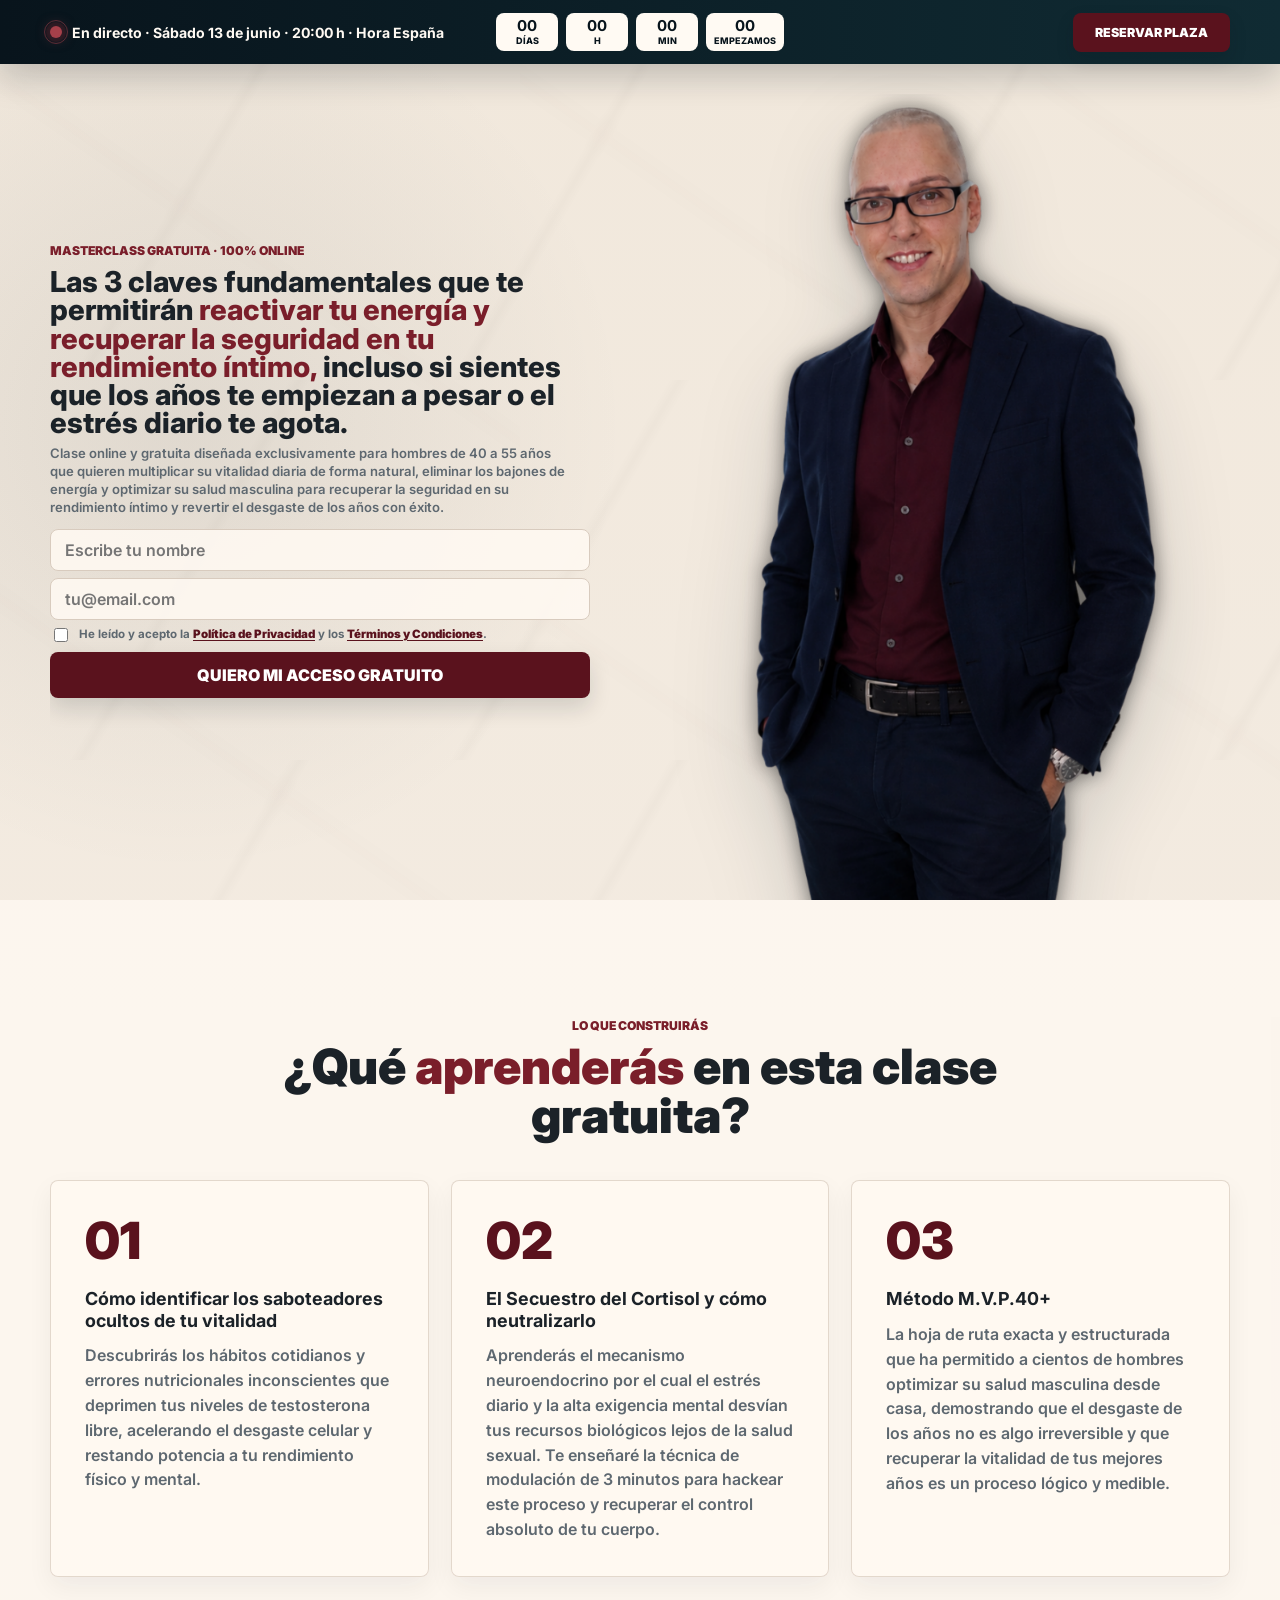
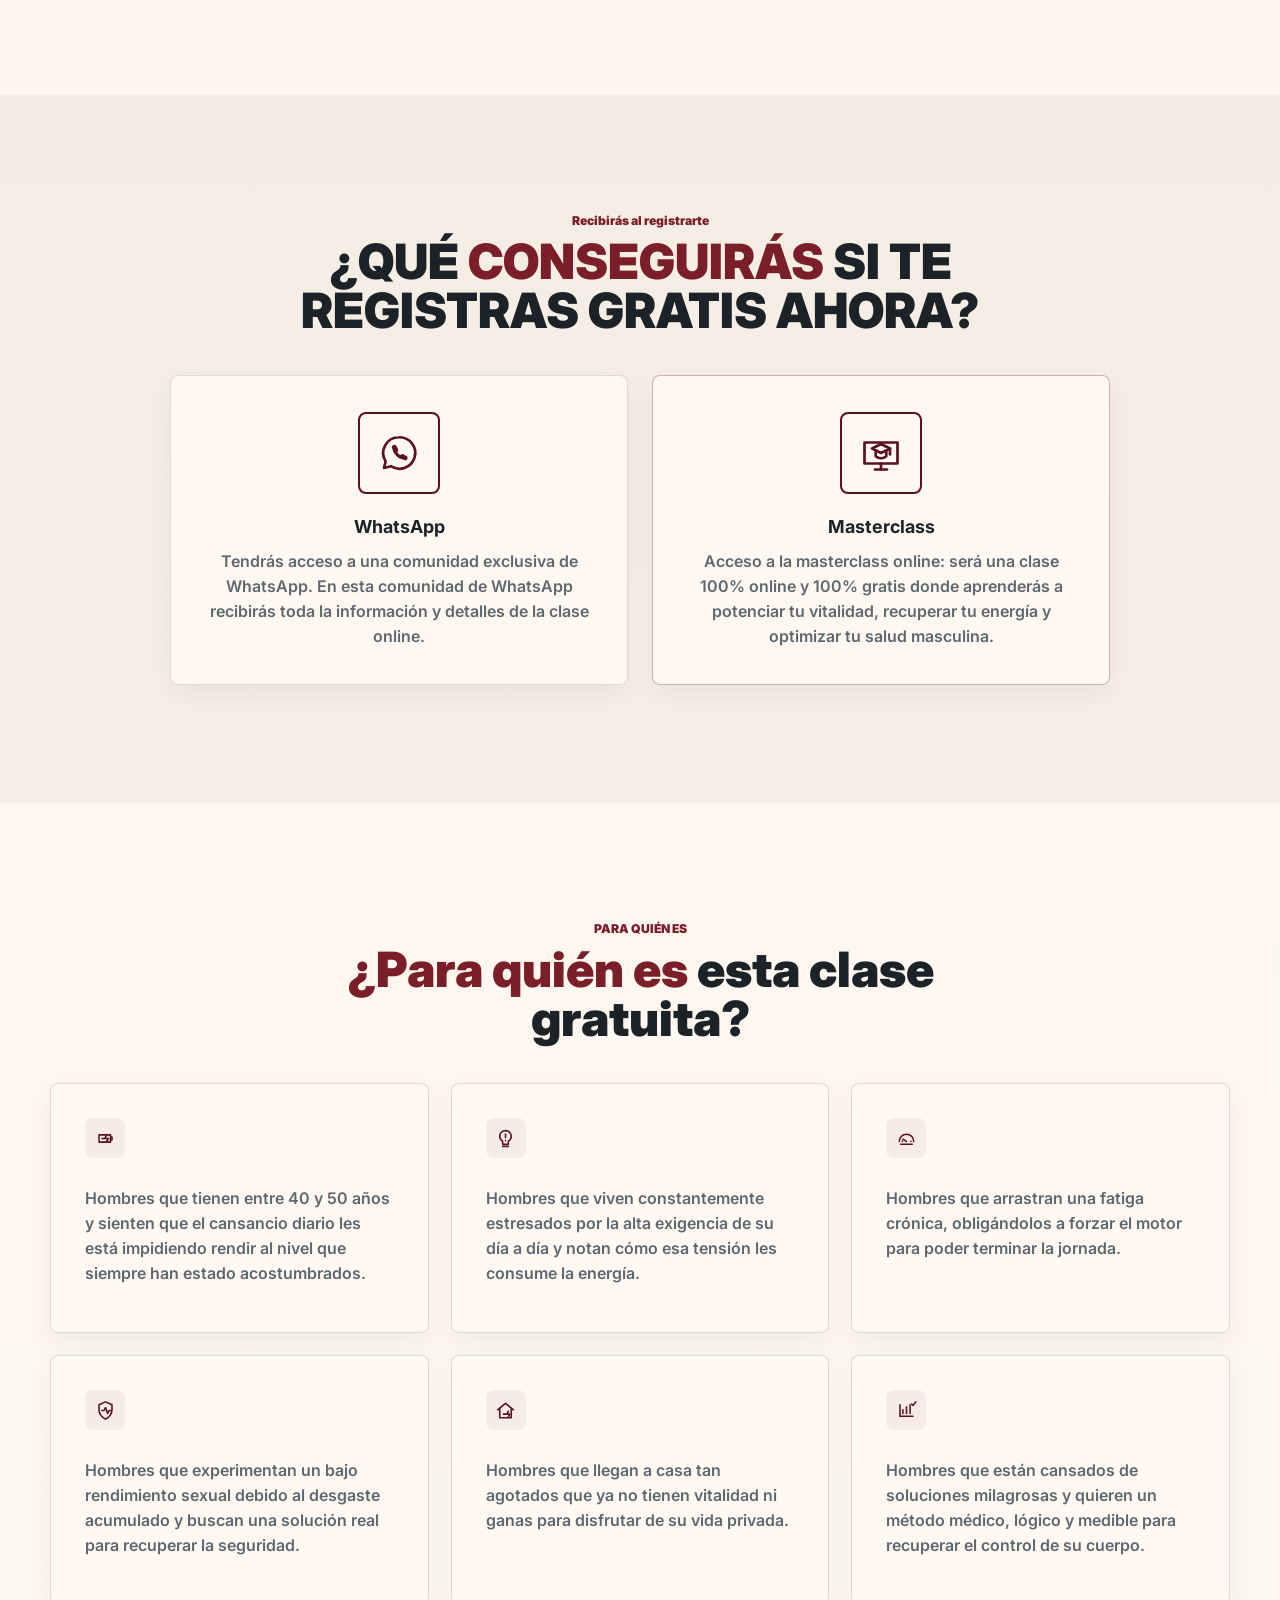
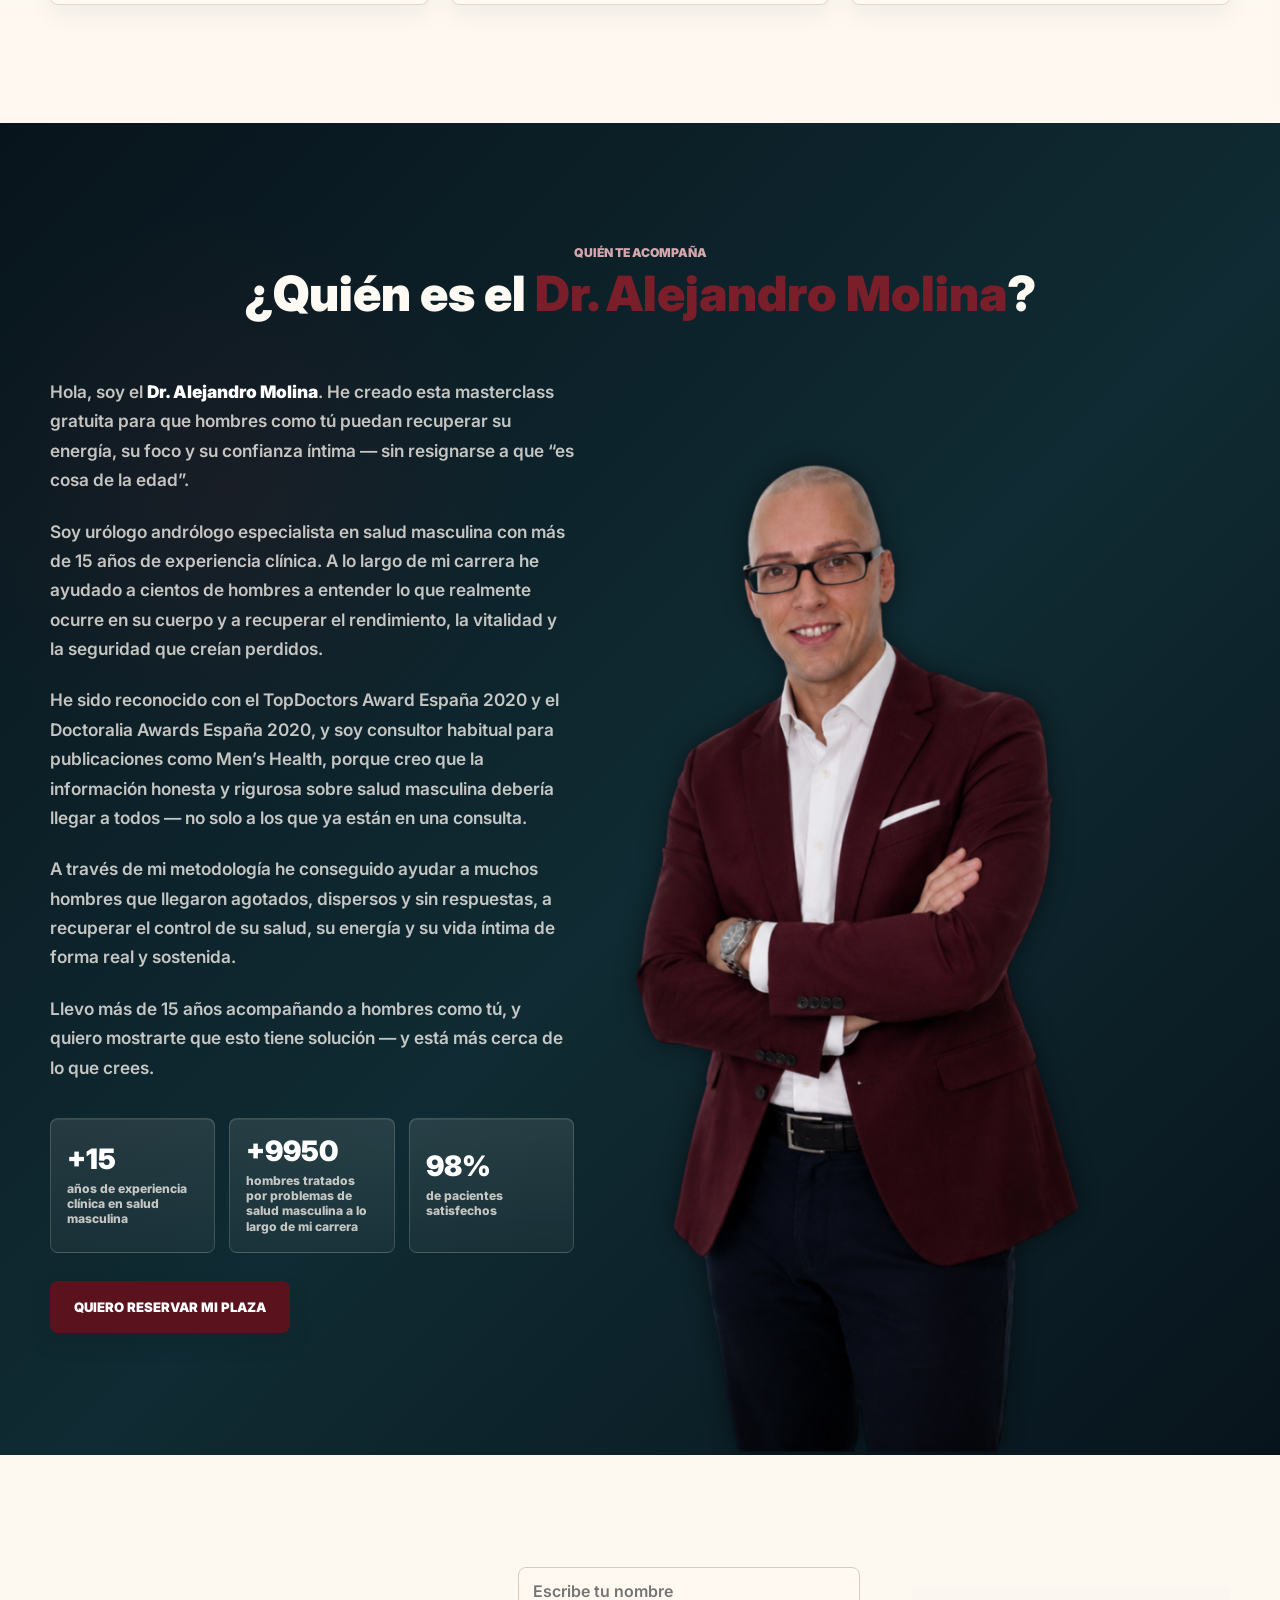
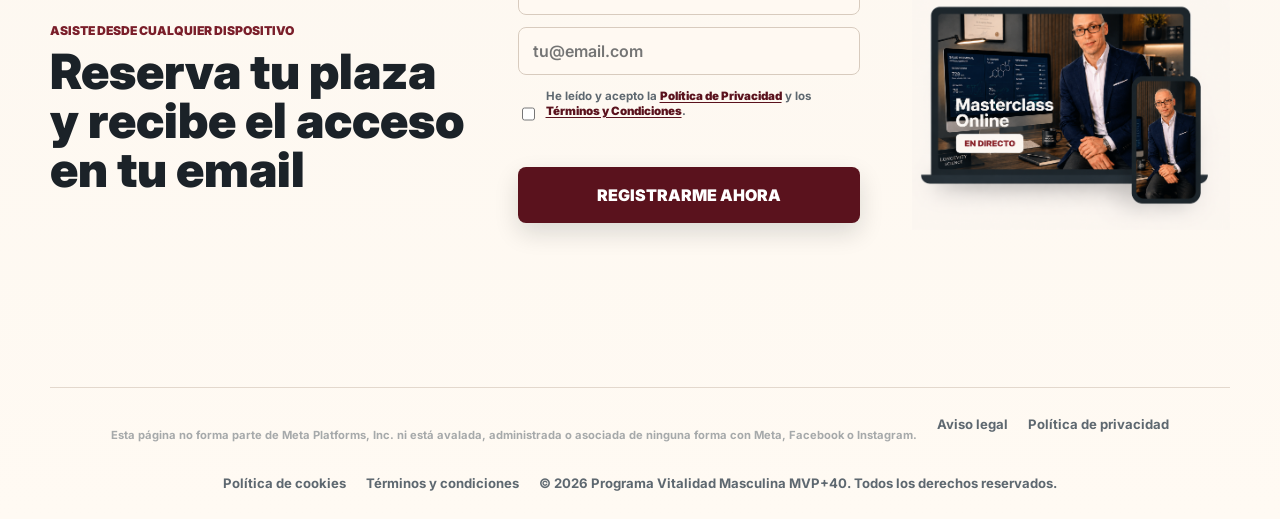
==== commit 163535c4: "Reorder footer legal disclaimer across pages" ====
--- a/index.html
+++ b/index.html
@@ -339,12 +339,12 @@
     </main>
 
     <footer class="thanks-footer">
-      <span>Copyright © 2026</span>
       <p style="font-size:0.7rem;opacity:0.55;margin-top:0.75rem;line-height:1.4;">Esta página no forma parte de Meta Platforms, Inc. ni está avalada, administrada o asociada de ninguna forma con Meta, Facebook o Instagram.</p>
       <a href="aviso-legal.html">Aviso legal</a>
       <a href="privacidad.html">Política de privacidad</a>
       <a href="cookies.html">Política de cookies</a>
       <a href="terminos.html">Términos y condiciones</a>
+      <span>© 2026 Programa Vitalidad Masculina MVP+40. Todos los derechos reservados.</span>
     </footer>
 
     <script src="script.js"></script>
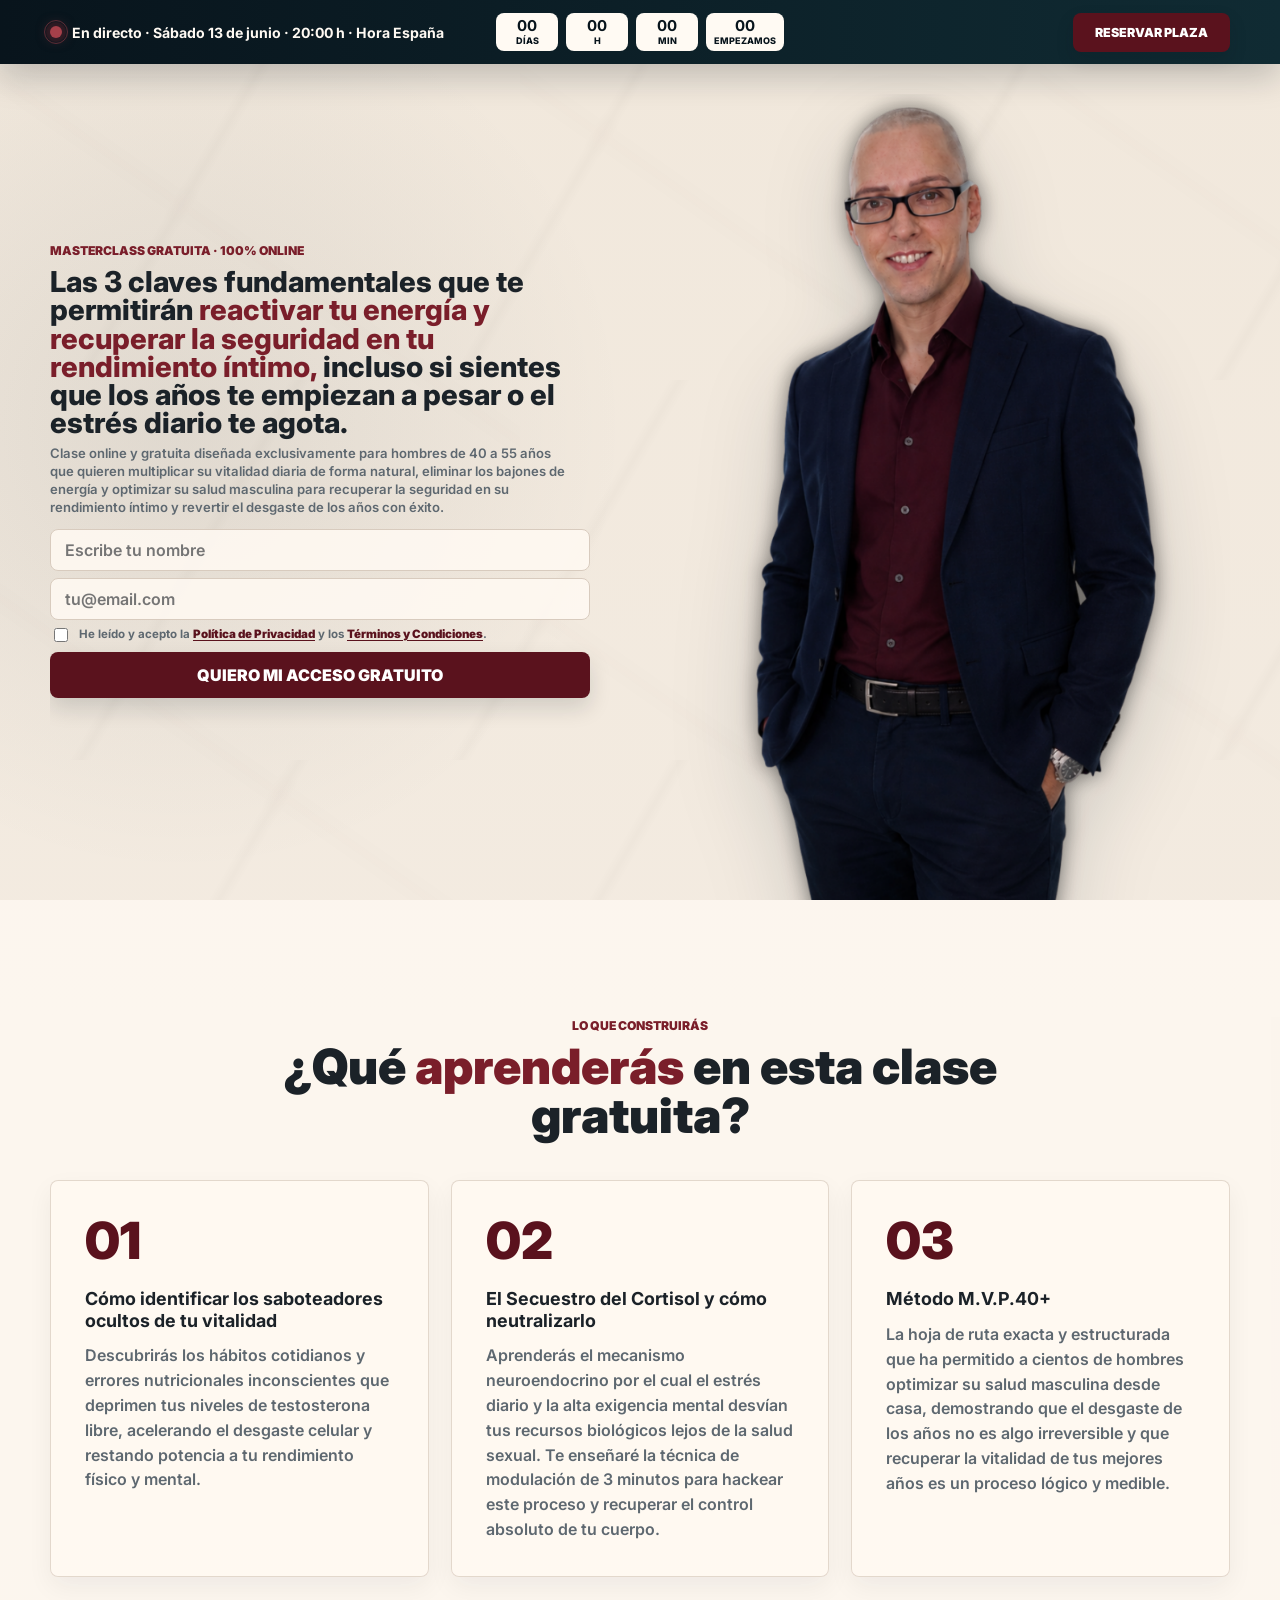
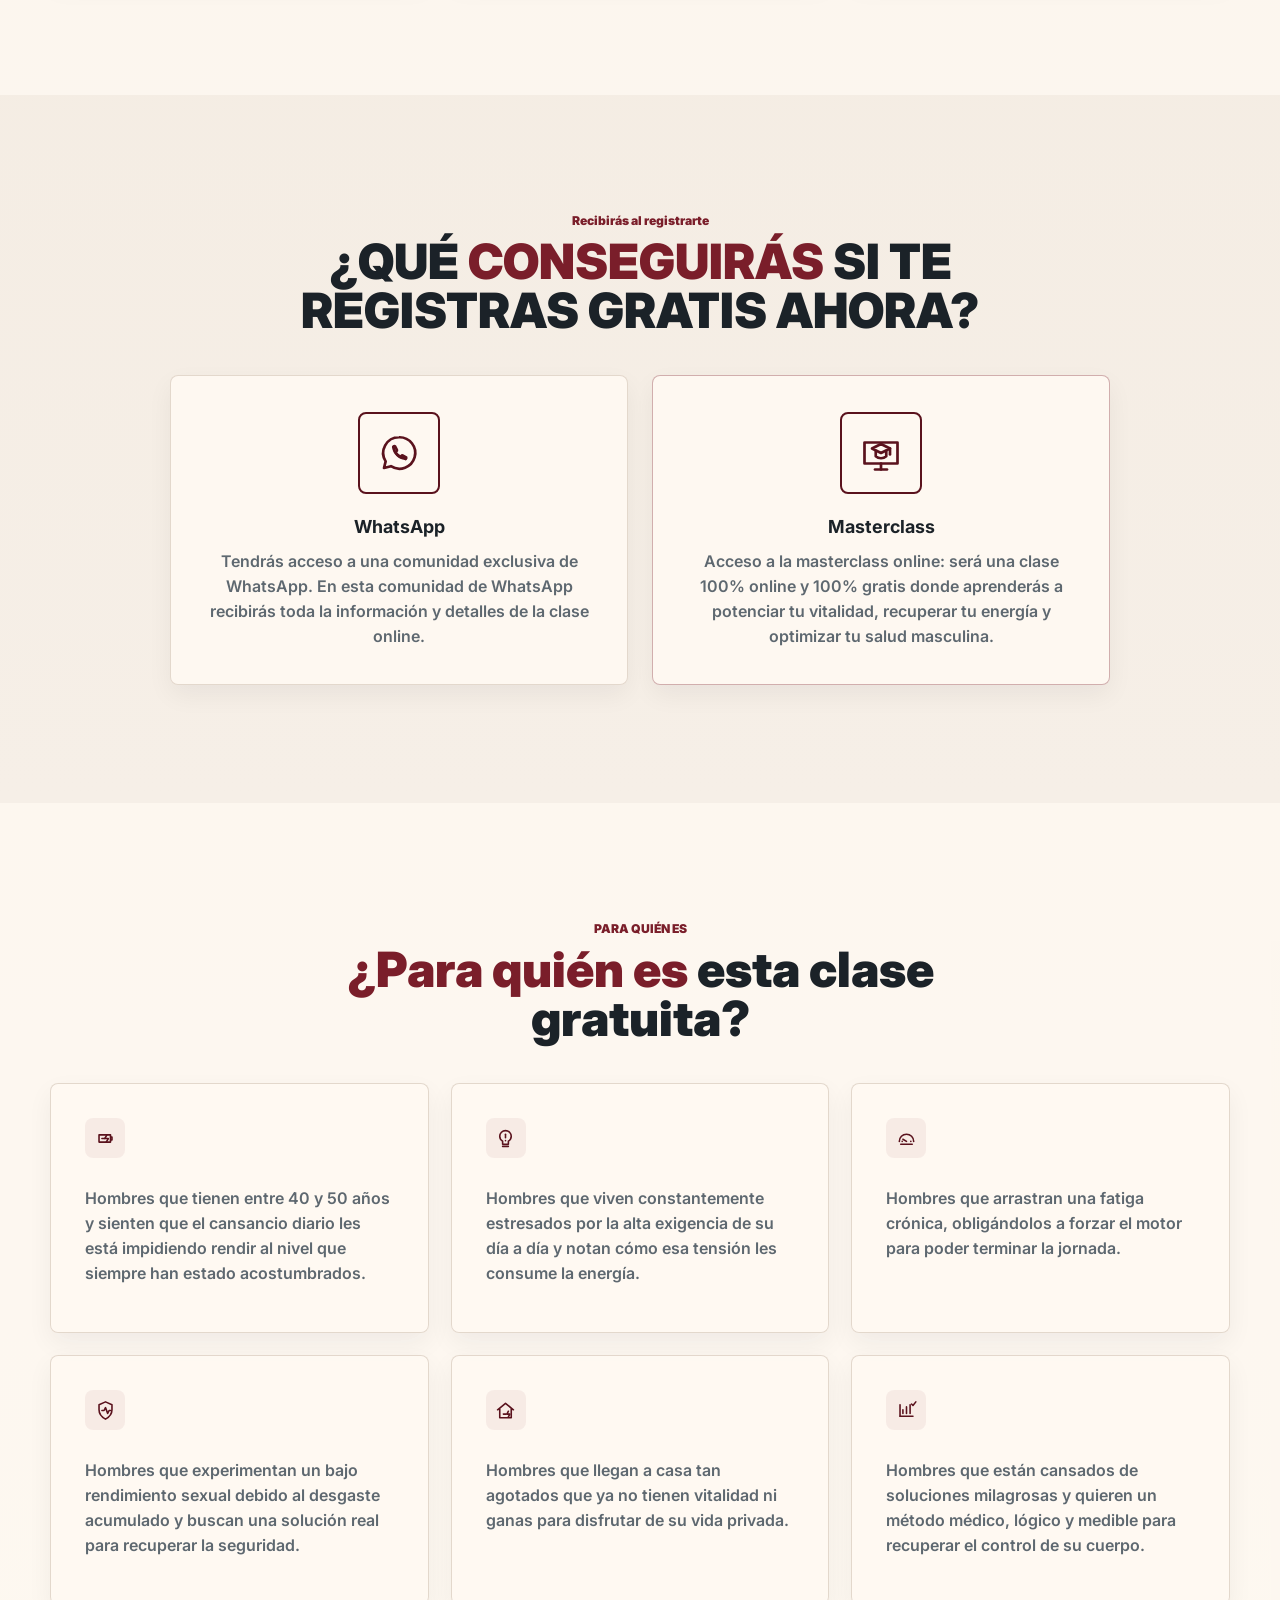
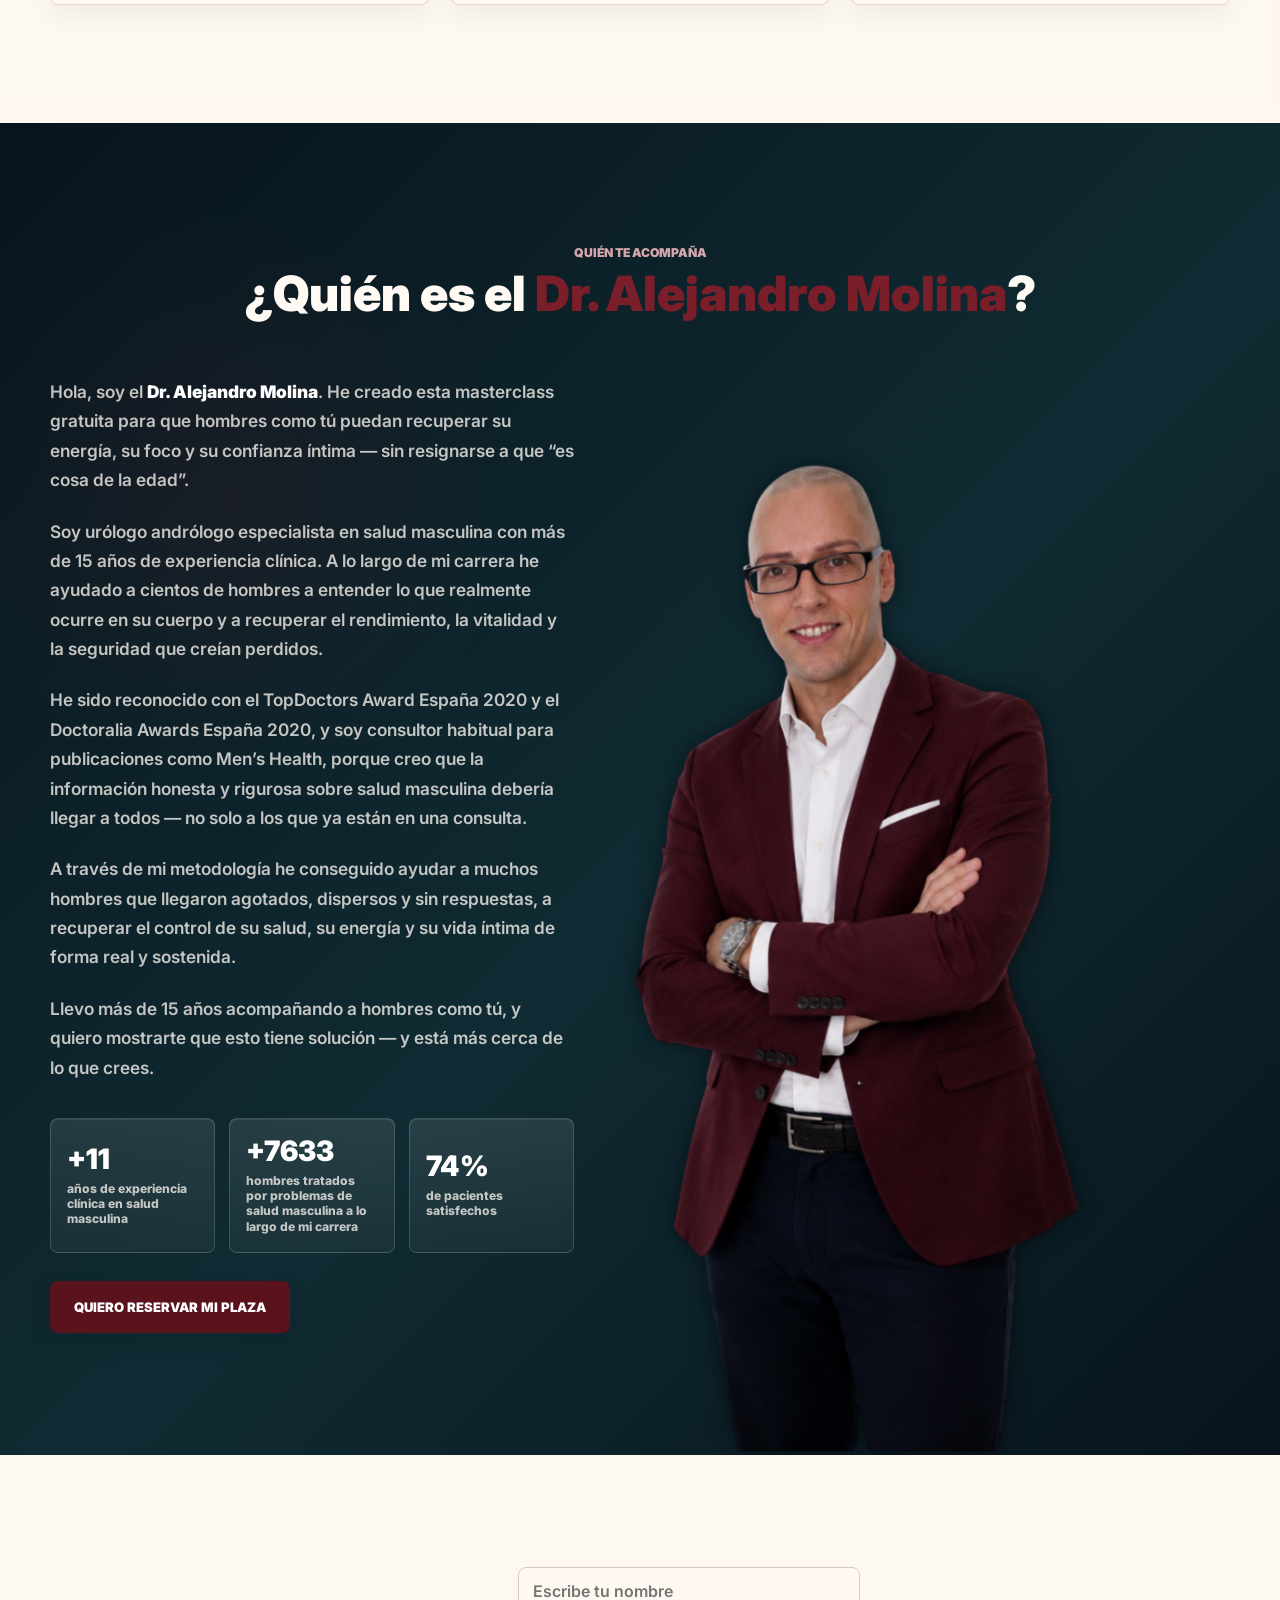
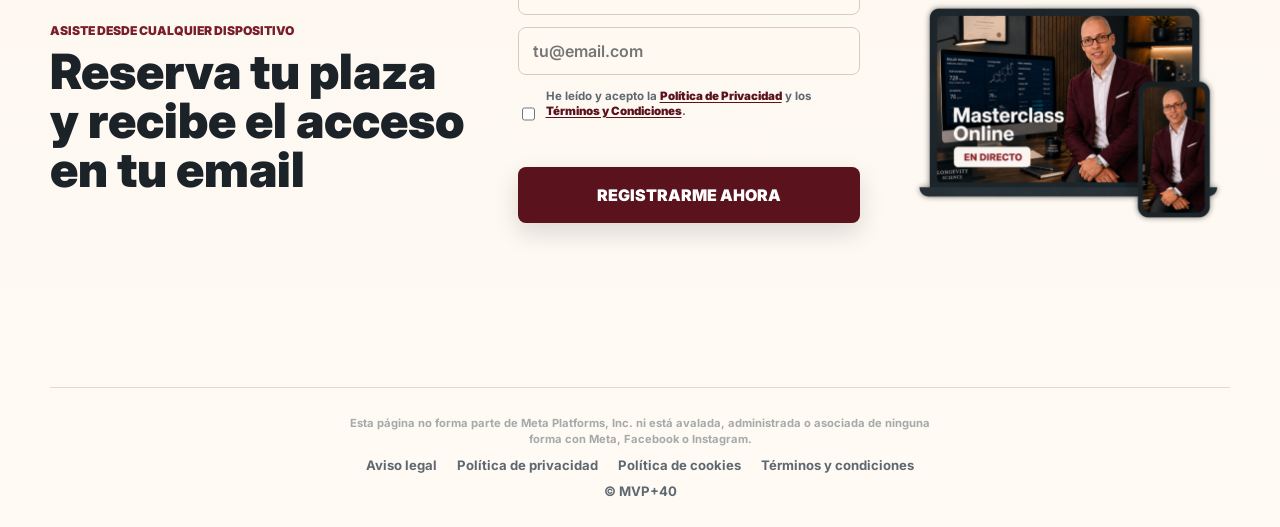
==== commit bfd3b326: "Fix footer legal layout" ====
--- a/index.html
+++ b/index.html
@@ -339,12 +339,14 @@
     </main>
 
     <footer class="thanks-footer">
-      <p style="font-size:0.7rem;opacity:0.55;margin-top:0.75rem;line-height:1.4;">Esta página no forma parte de Meta Platforms, Inc. ni está avalada, administrada o asociada de ninguna forma con Meta, Facebook o Instagram.</p>
-      <a href="aviso-legal.html">Aviso legal</a>
-      <a href="privacidad.html">Política de privacidad</a>
-      <a href="cookies.html">Política de cookies</a>
-      <a href="terminos.html">Términos y condiciones</a>
-      <span>© 2026 Programa Vitalidad Masculina MVP+40. Todos los derechos reservados.</span>
+      <p class="thanks-footer__disclaimer">Esta página no forma parte de Meta Platforms, Inc. ni está avalada, administrada o asociada de ninguna forma con Meta, Facebook o Instagram.</p>
+      <div class="thanks-footer__links">
+        <a href="aviso-legal.html">Aviso legal</a>
+        <a href="privacidad.html">Política de privacidad</a>
+        <a href="cookies.html">Política de cookies</a>
+        <a href="terminos.html">Términos y condiciones</a>
+      </div>
+      <span>© MVP+40</span>
     </footer>
 
     <script src="script.js"></script>
--- a/styles.css
+++ b/styles.css
@@ -1805,15 +1805,31 @@
 .thanks-footer {
   width: min(1180px, calc(100% - 32px));
   display: flex;
-  justify-content: center;
-  gap: 20px;
-  flex-wrap: wrap;
+  flex-direction: column;
+  align-items: center;
+  text-align: center;
+  gap: 10px;
   margin: 0 auto;
   padding: 28px 0;
   border-top: 1px solid rgba(216, 203, 190, 0.72);
   color: var(--muted);
   font-size: 0.82rem;
   font-weight: 700;
+}
+
+.thanks-footer__disclaimer {
+  font-size: 0.7rem;
+  opacity: 0.55;
+  line-height: 1.4;
+  max-width: 600px;
+  margin: 0;
+}
+
+.thanks-footer__links {
+  display: flex;
+  flex-wrap: wrap;
+  justify-content: center;
+  gap: 6px 20px;
 }
 
 .thanks-footer a {
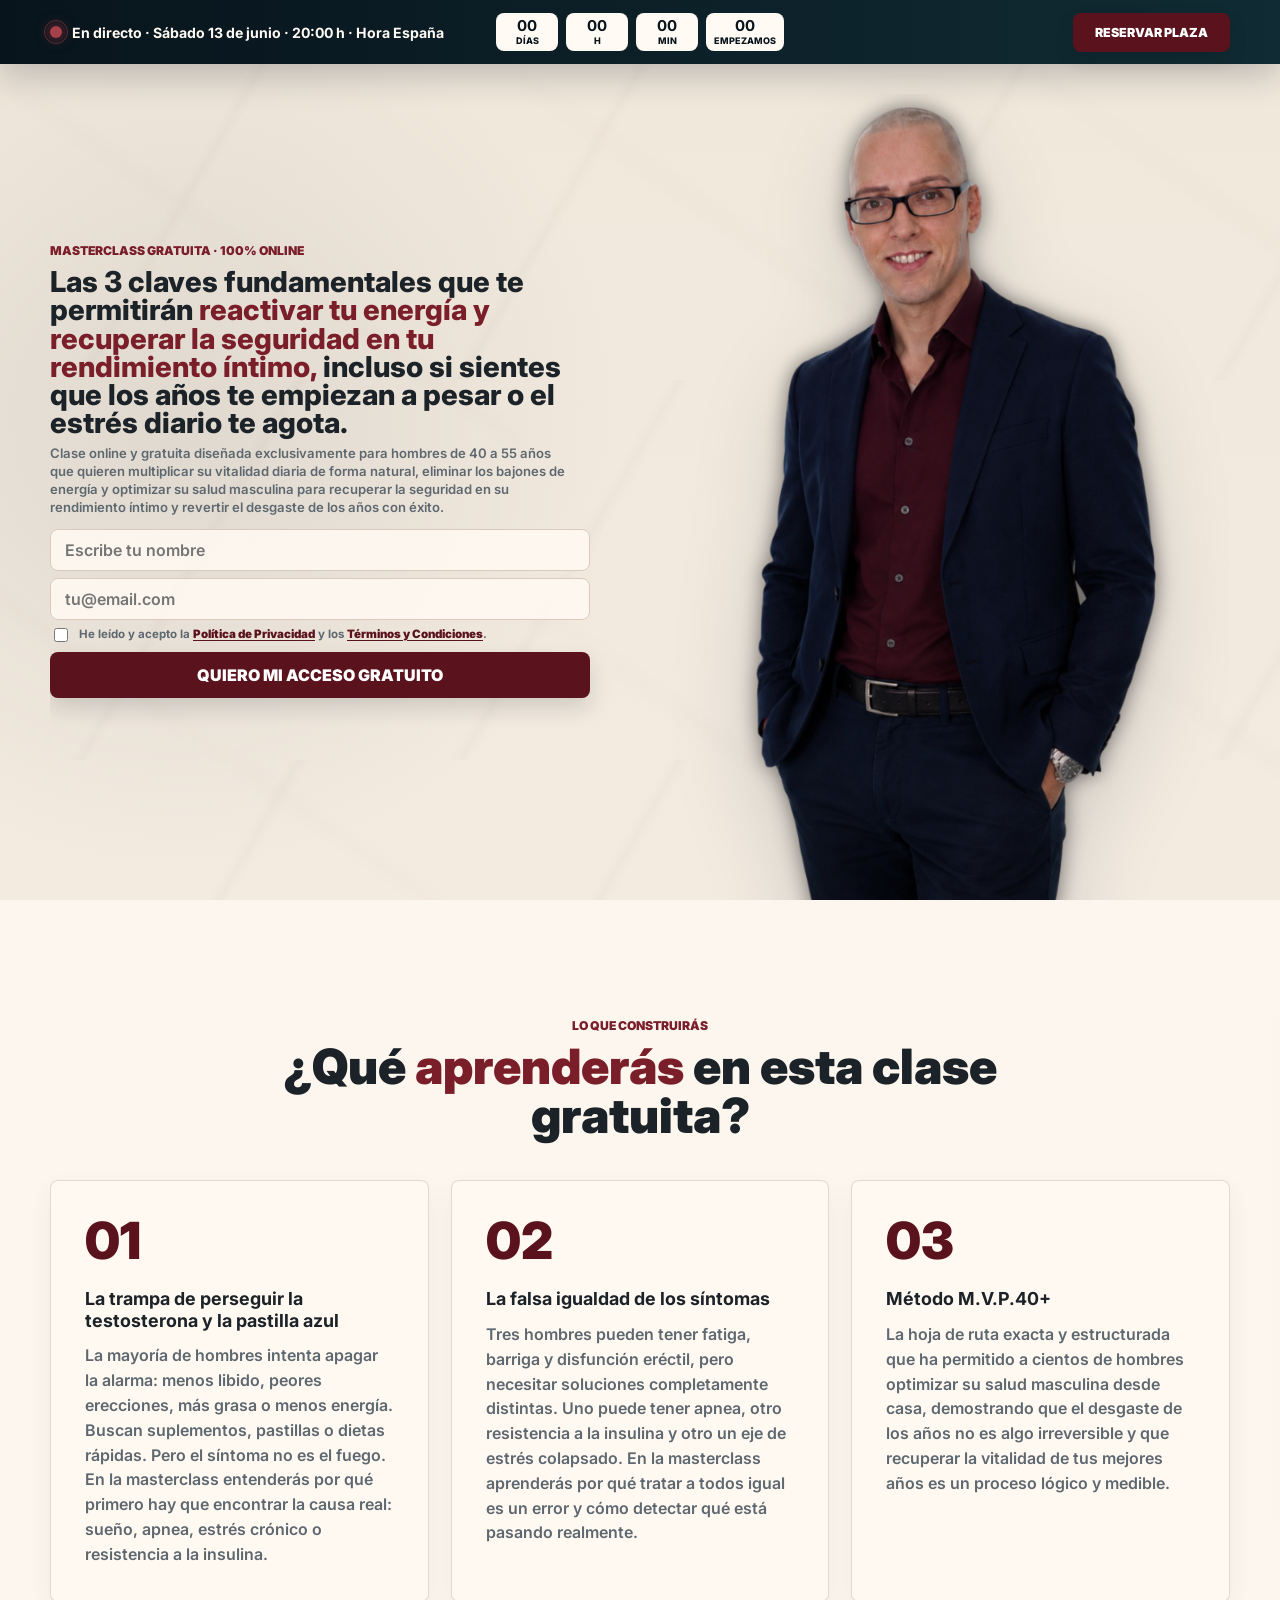
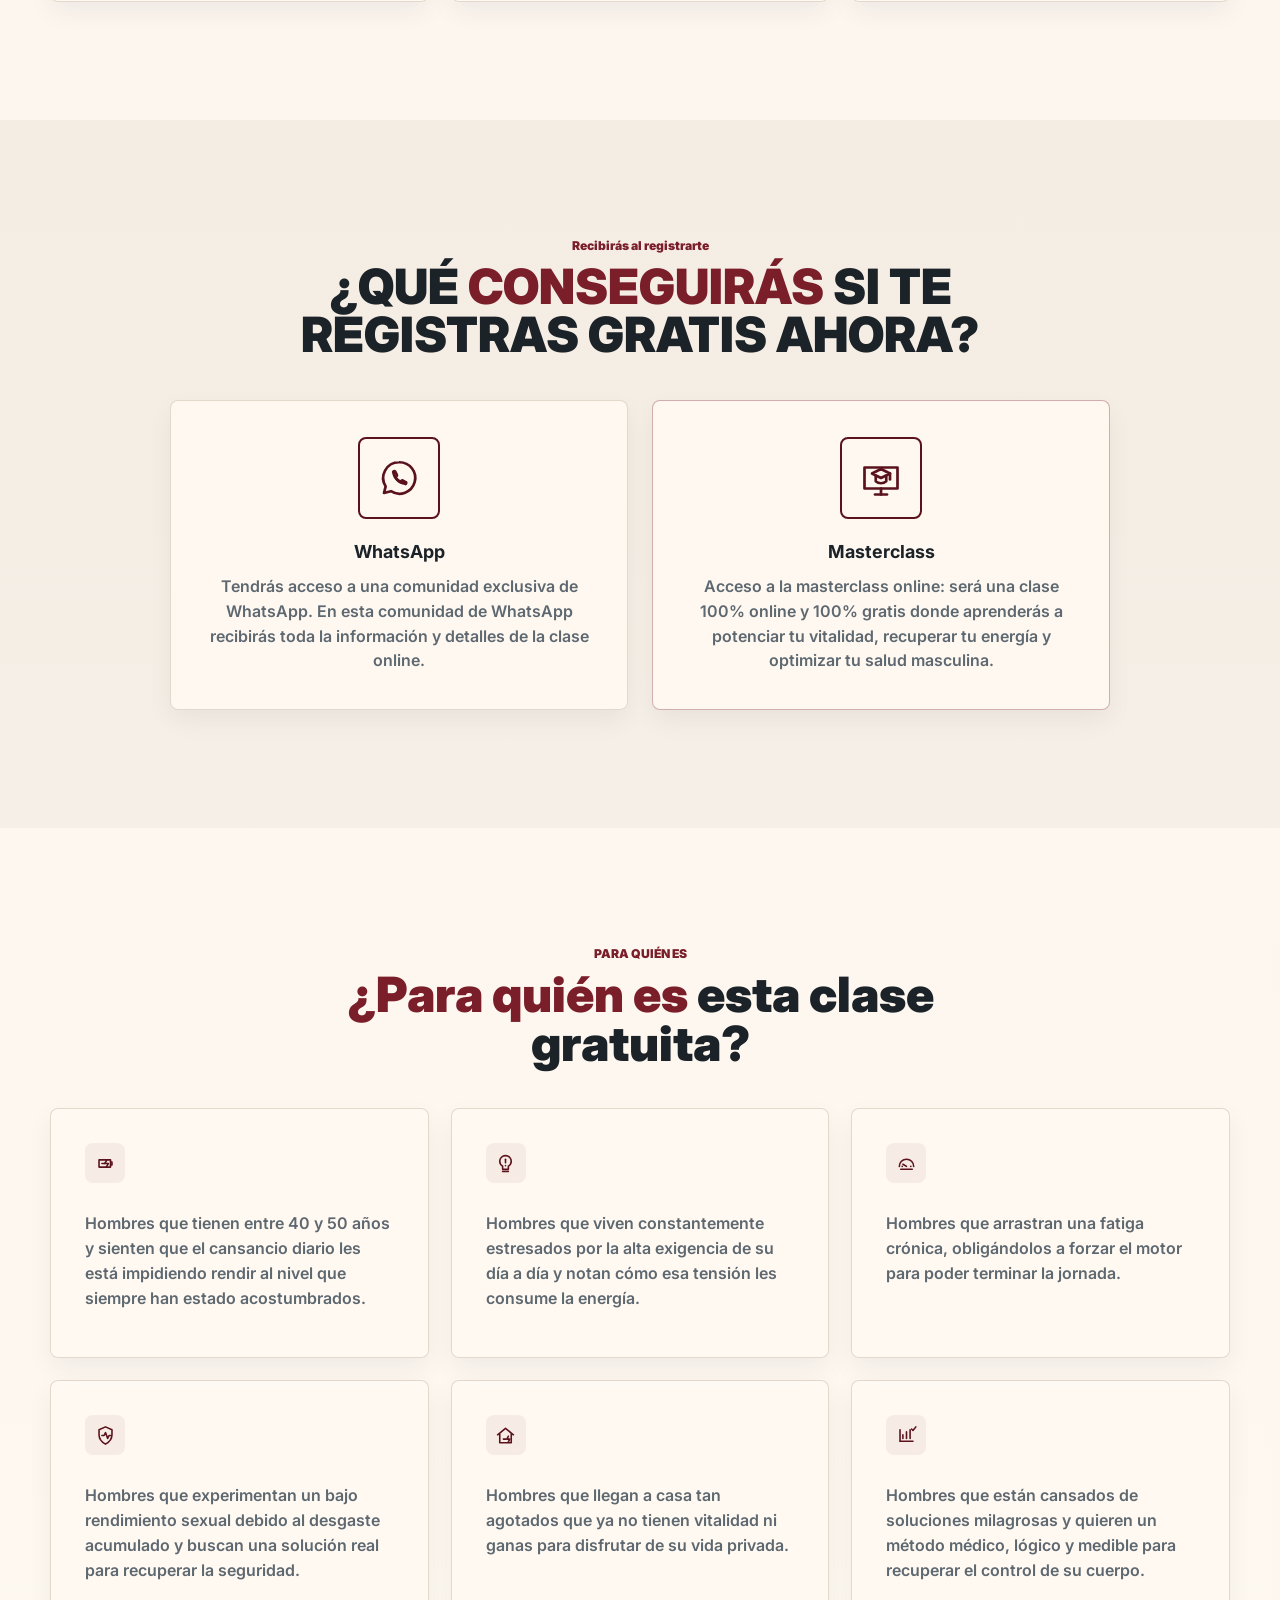
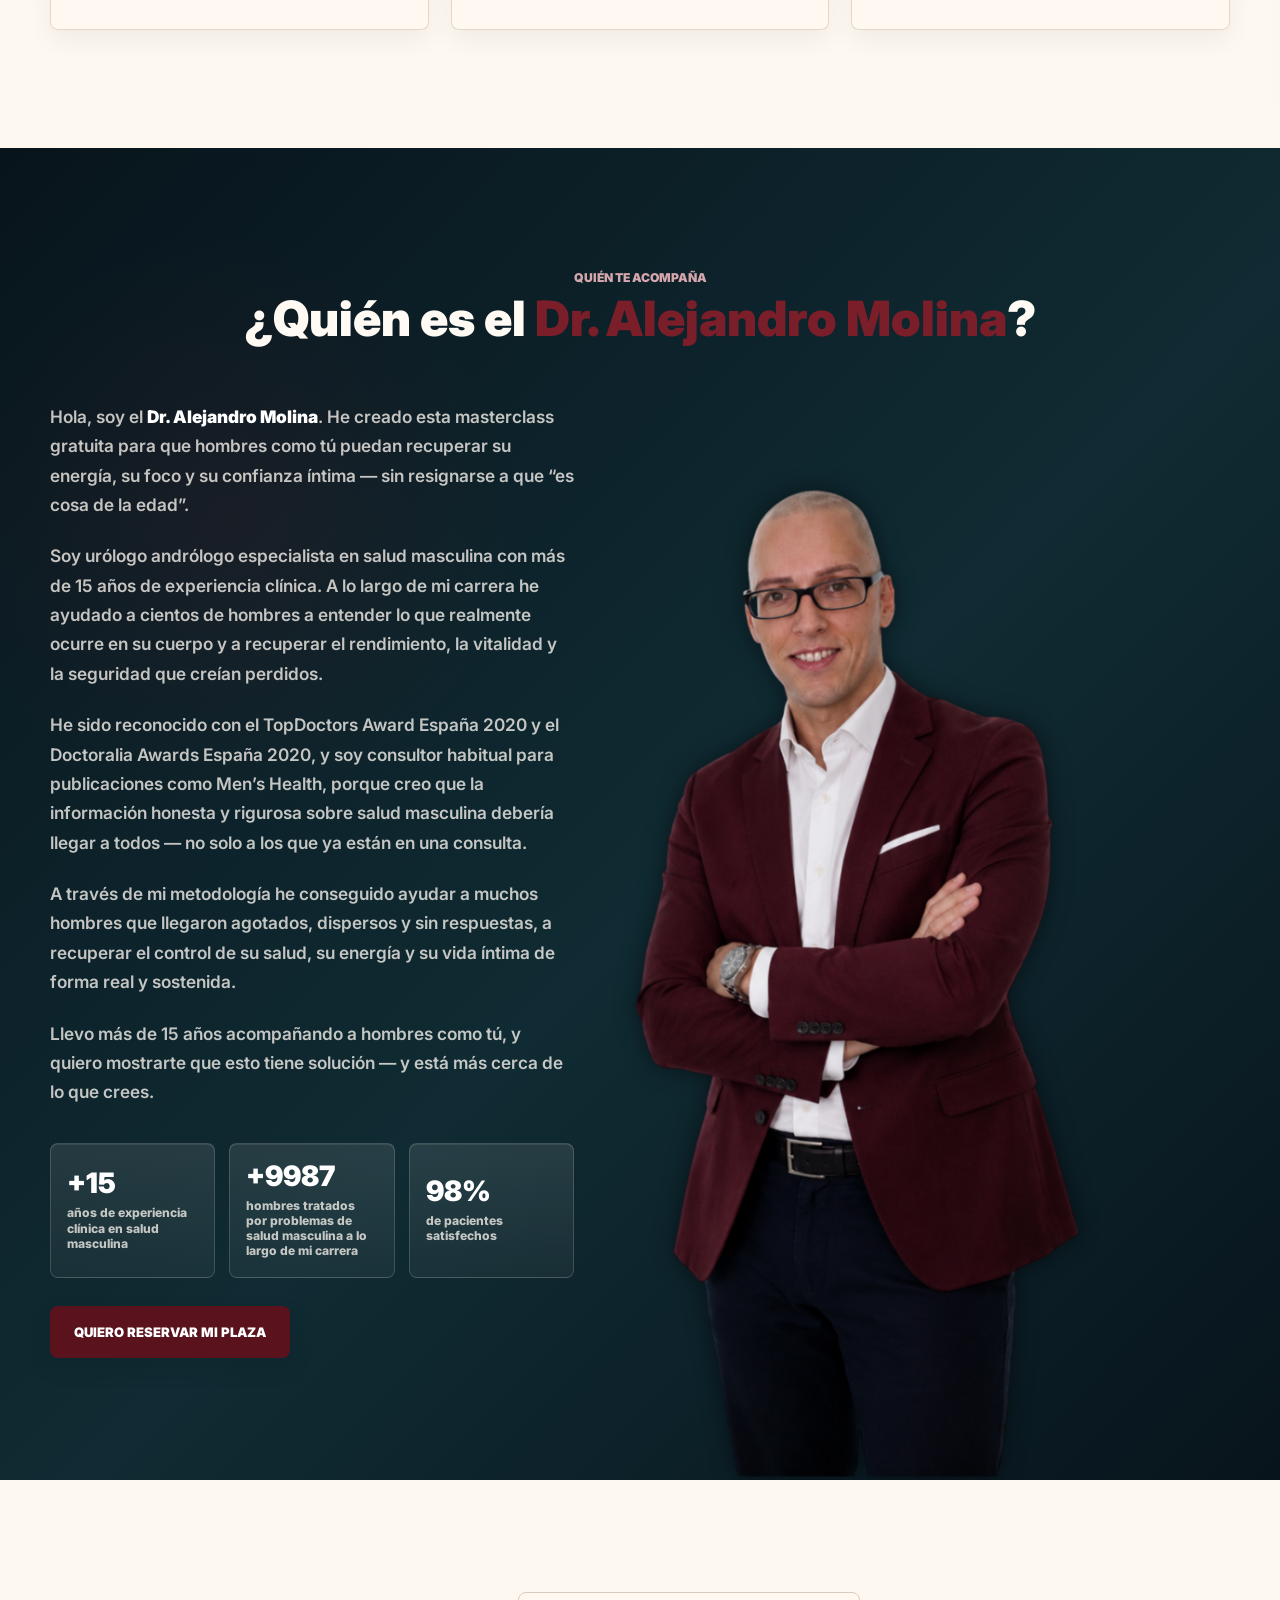
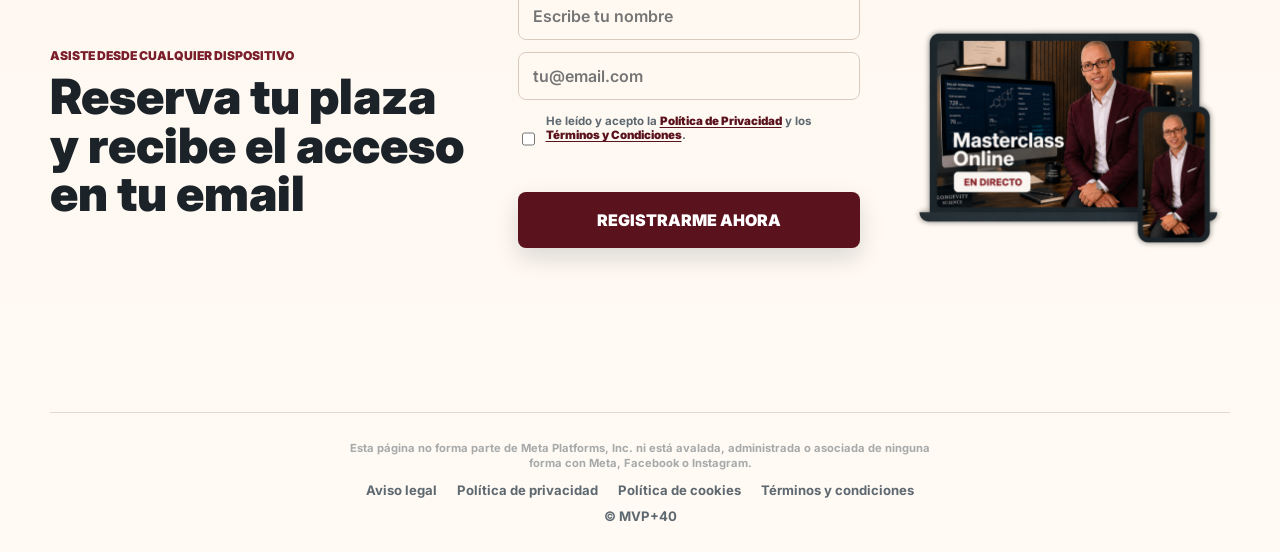
==== commit 753c27b3: "Update masterclass learning key copy" ====
--- a/index.html
+++ b/index.html
@@ -89,21 +89,22 @@
         <div class="steps-grid">
           <article class="number-card">
             <span>01</span>
-            <h3>Cómo identificar los saboteadores ocultos de tu vitalidad</h3>
-            <p>
-              Descubrirás los hábitos cotidianos y errores nutricionales inconscientes que deprimen
-              tus niveles de testosterona libre, acelerando el desgaste celular y restando potencia
-              a tu rendimiento físico y mental.
+            <h3>La trampa de perseguir la testosterona y la pastilla azul</h3>
+            <p>
+              La mayoría de hombres intenta apagar la alarma: menos libido, peores erecciones, más
+              grasa o menos energía. Buscan suplementos, pastillas o dietas rápidas. Pero el síntoma
+              no es el fuego. En la masterclass entenderás por qué primero hay que encontrar la
+              causa real: sueño, apnea, estrés crónico o resistencia a la insulina.
             </p>
           </article>
           <article class="number-card">
             <span>02</span>
-            <h3>El Secuestro del Cortisol y cómo neutralizarlo</h3>
-            <p>
-              Aprenderás el mecanismo neuroendocrino por el cual el estrés diario y la alta
-              exigencia mental desvían tus recursos biológicos lejos de la salud sexual. Te enseñaré
-              la técnica de modulación de 3 minutos para hackear este proceso y recuperar el control
-              absoluto de tu cuerpo.
+            <h3>La falsa igualdad de los síntomas</h3>
+            <p>
+              Tres hombres pueden tener fatiga, barriga y disfunción eréctil, pero necesitar
+              soluciones completamente distintas. Uno puede tener apnea, otro resistencia a la
+              insulina y otro un eje de estrés colapsado. En la masterclass aprenderás por qué
+              tratar a todos igual es un error y cómo detectar qué está pasando realmente.
             </p>
           </article>
           <article class="number-card">
